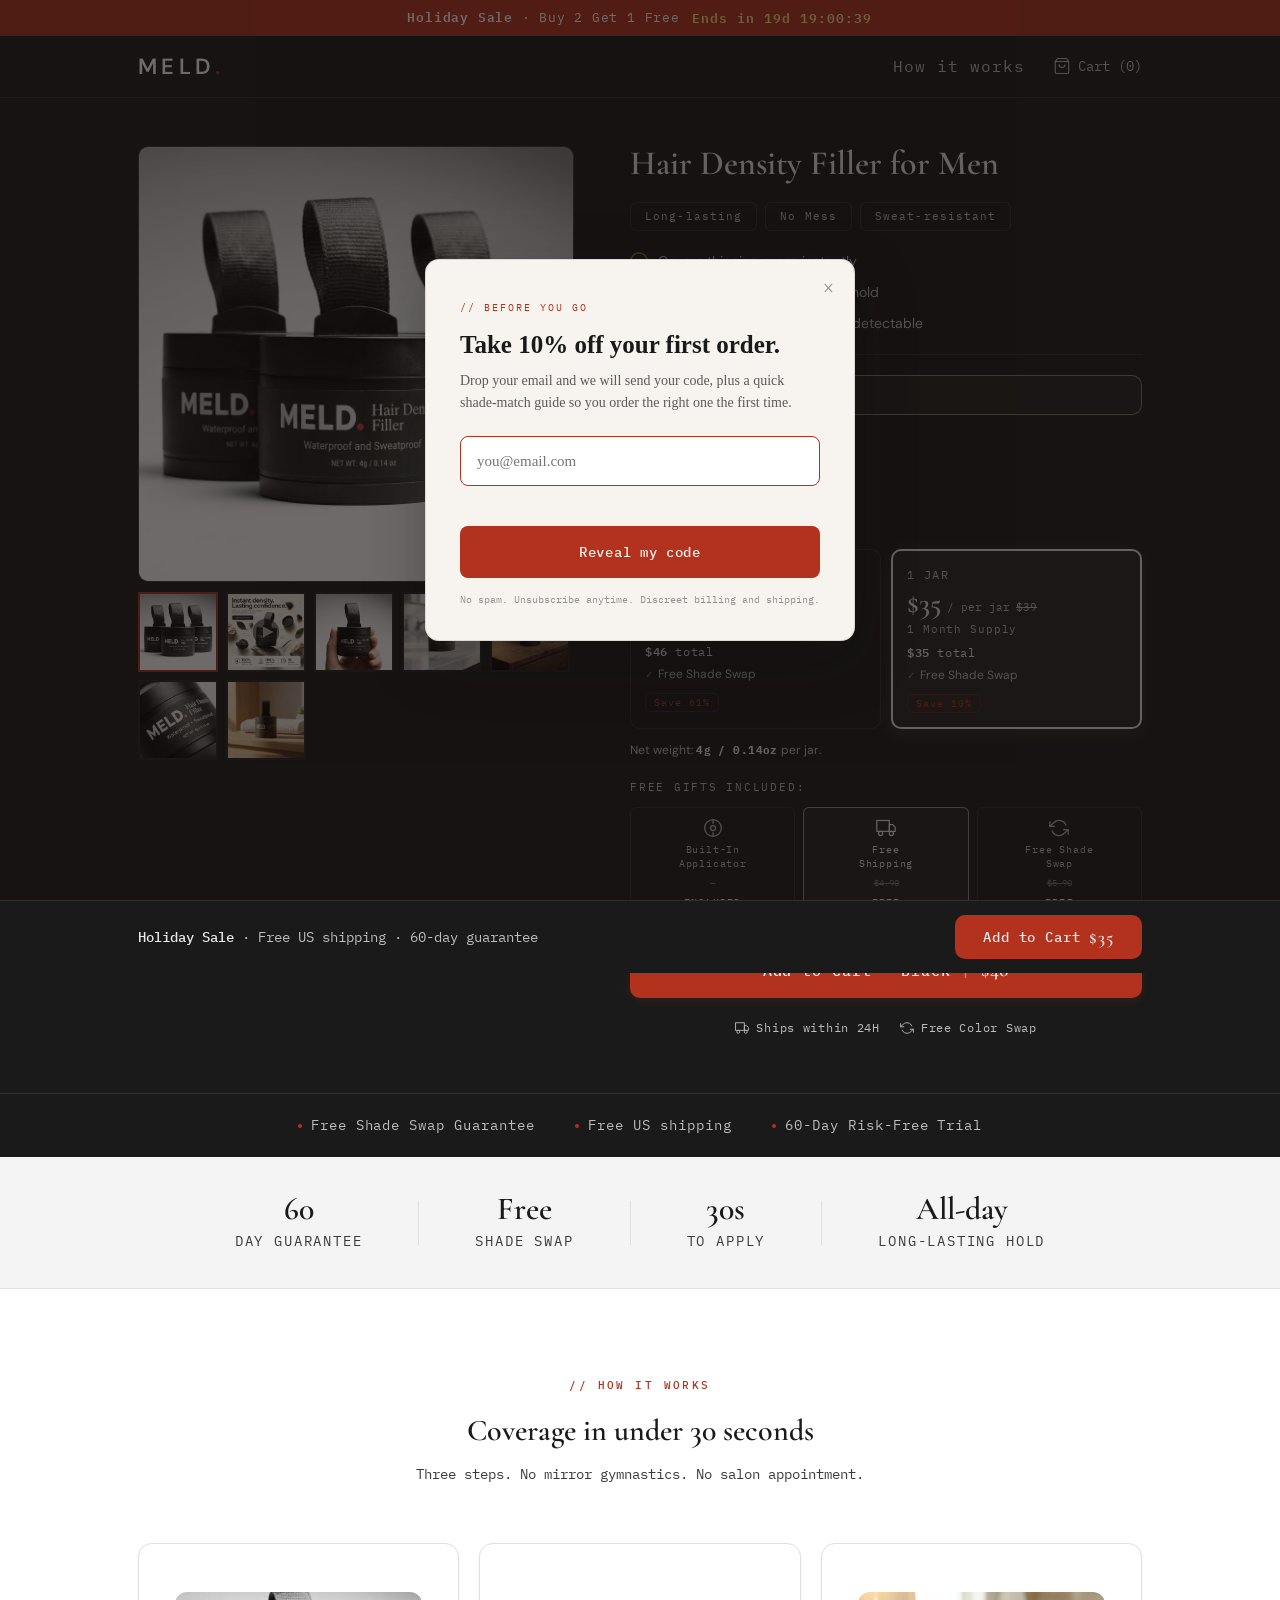
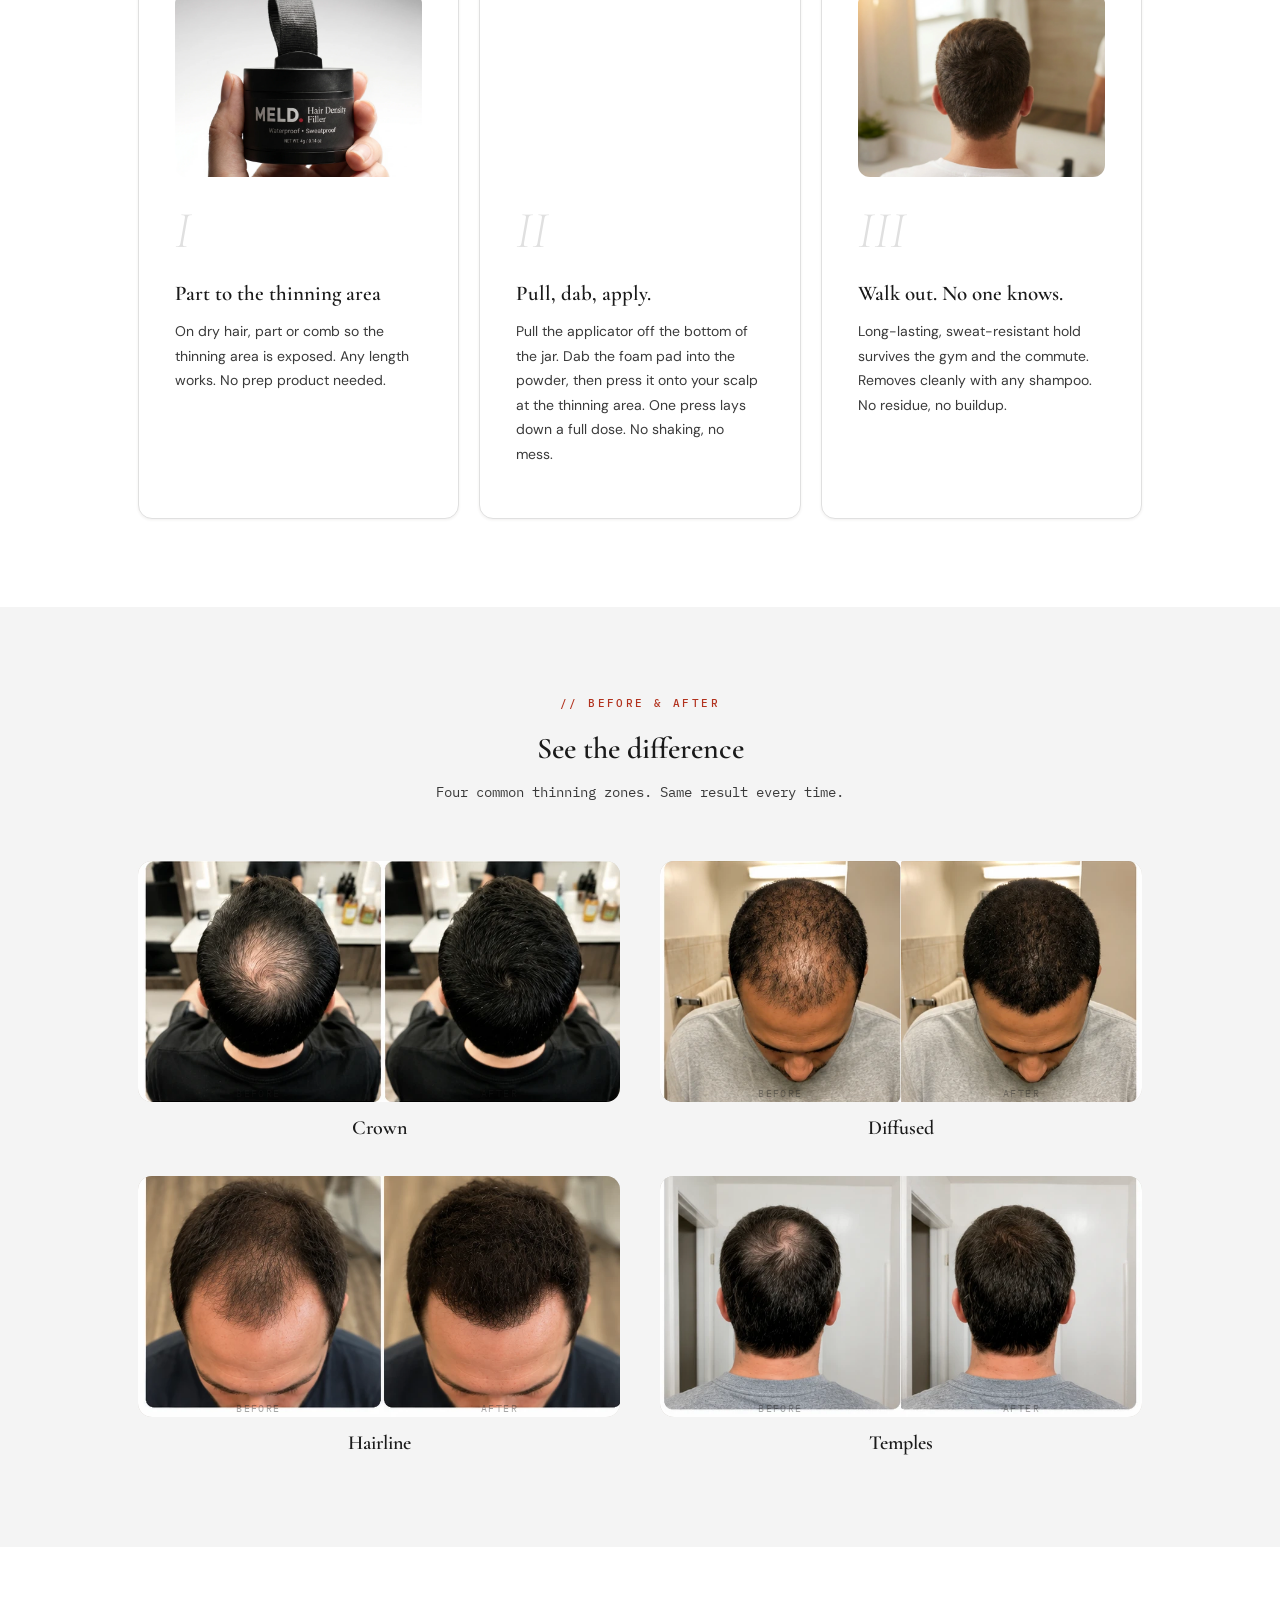
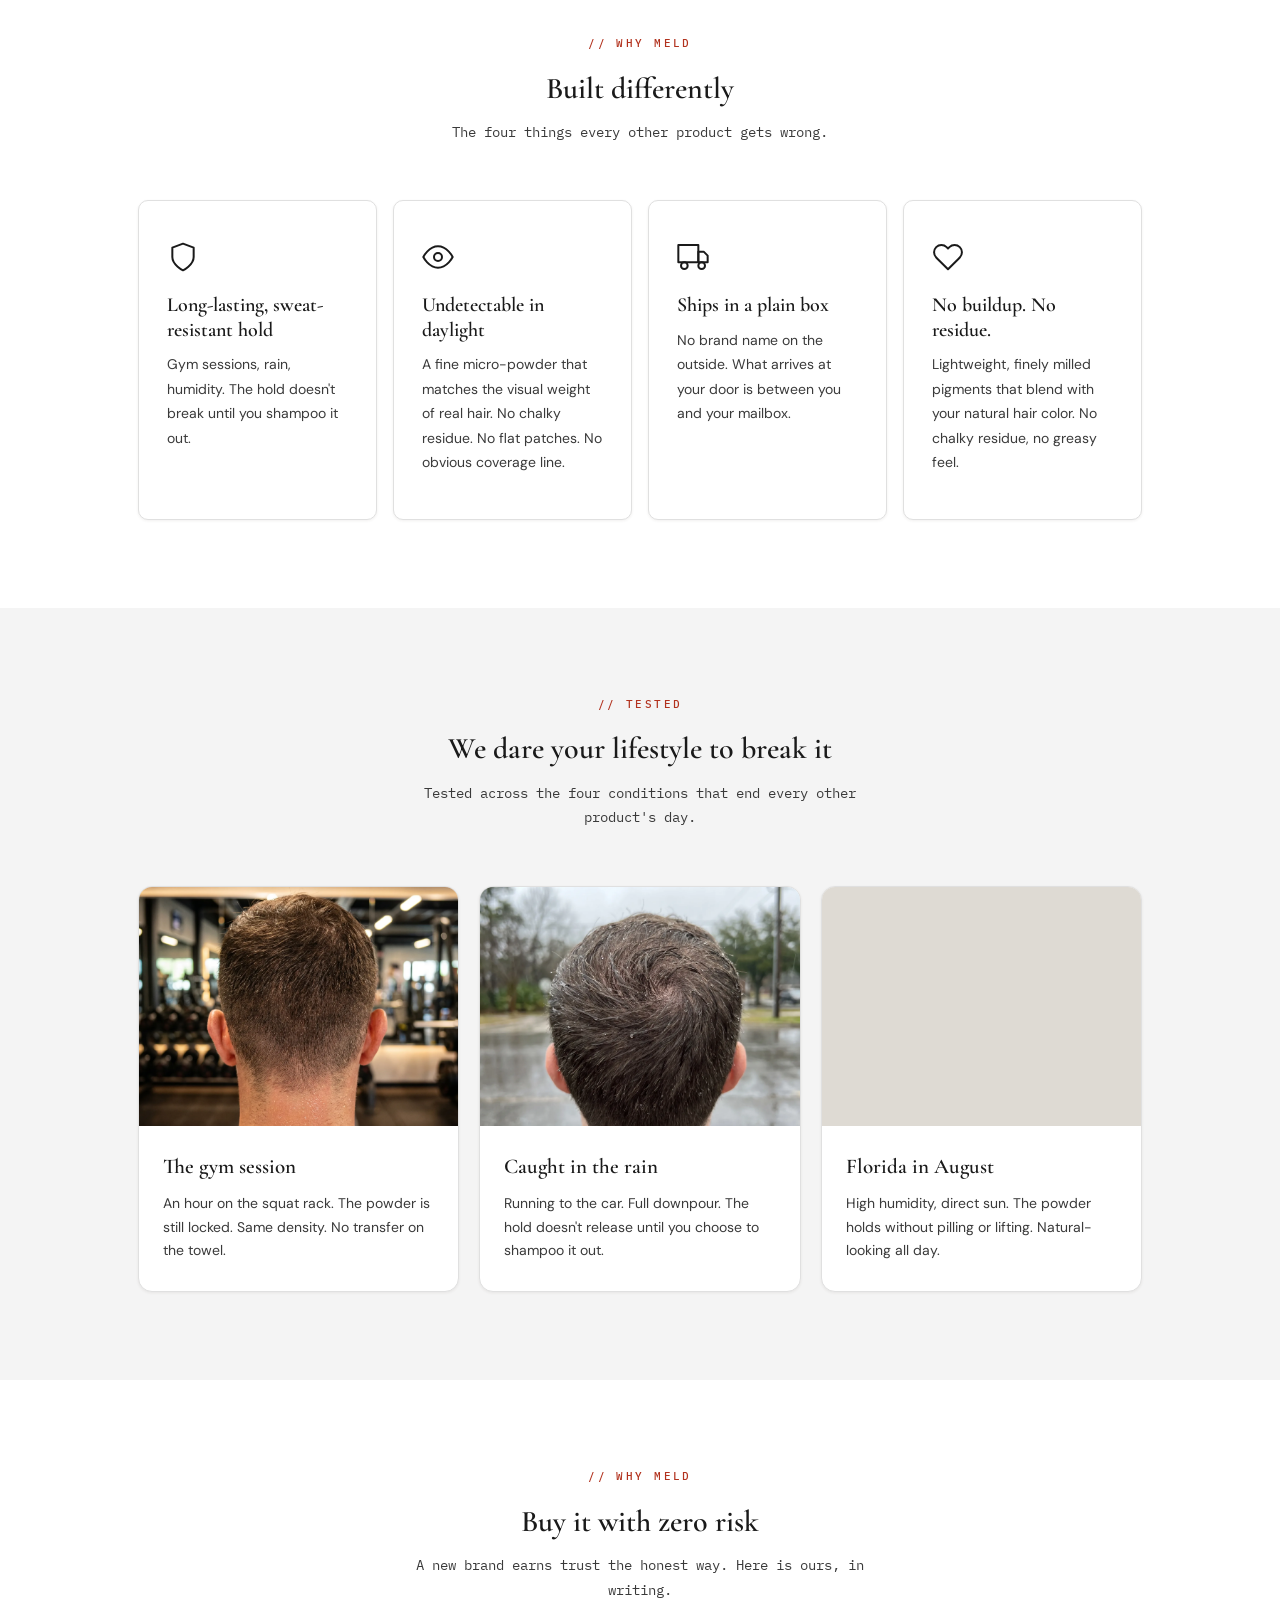
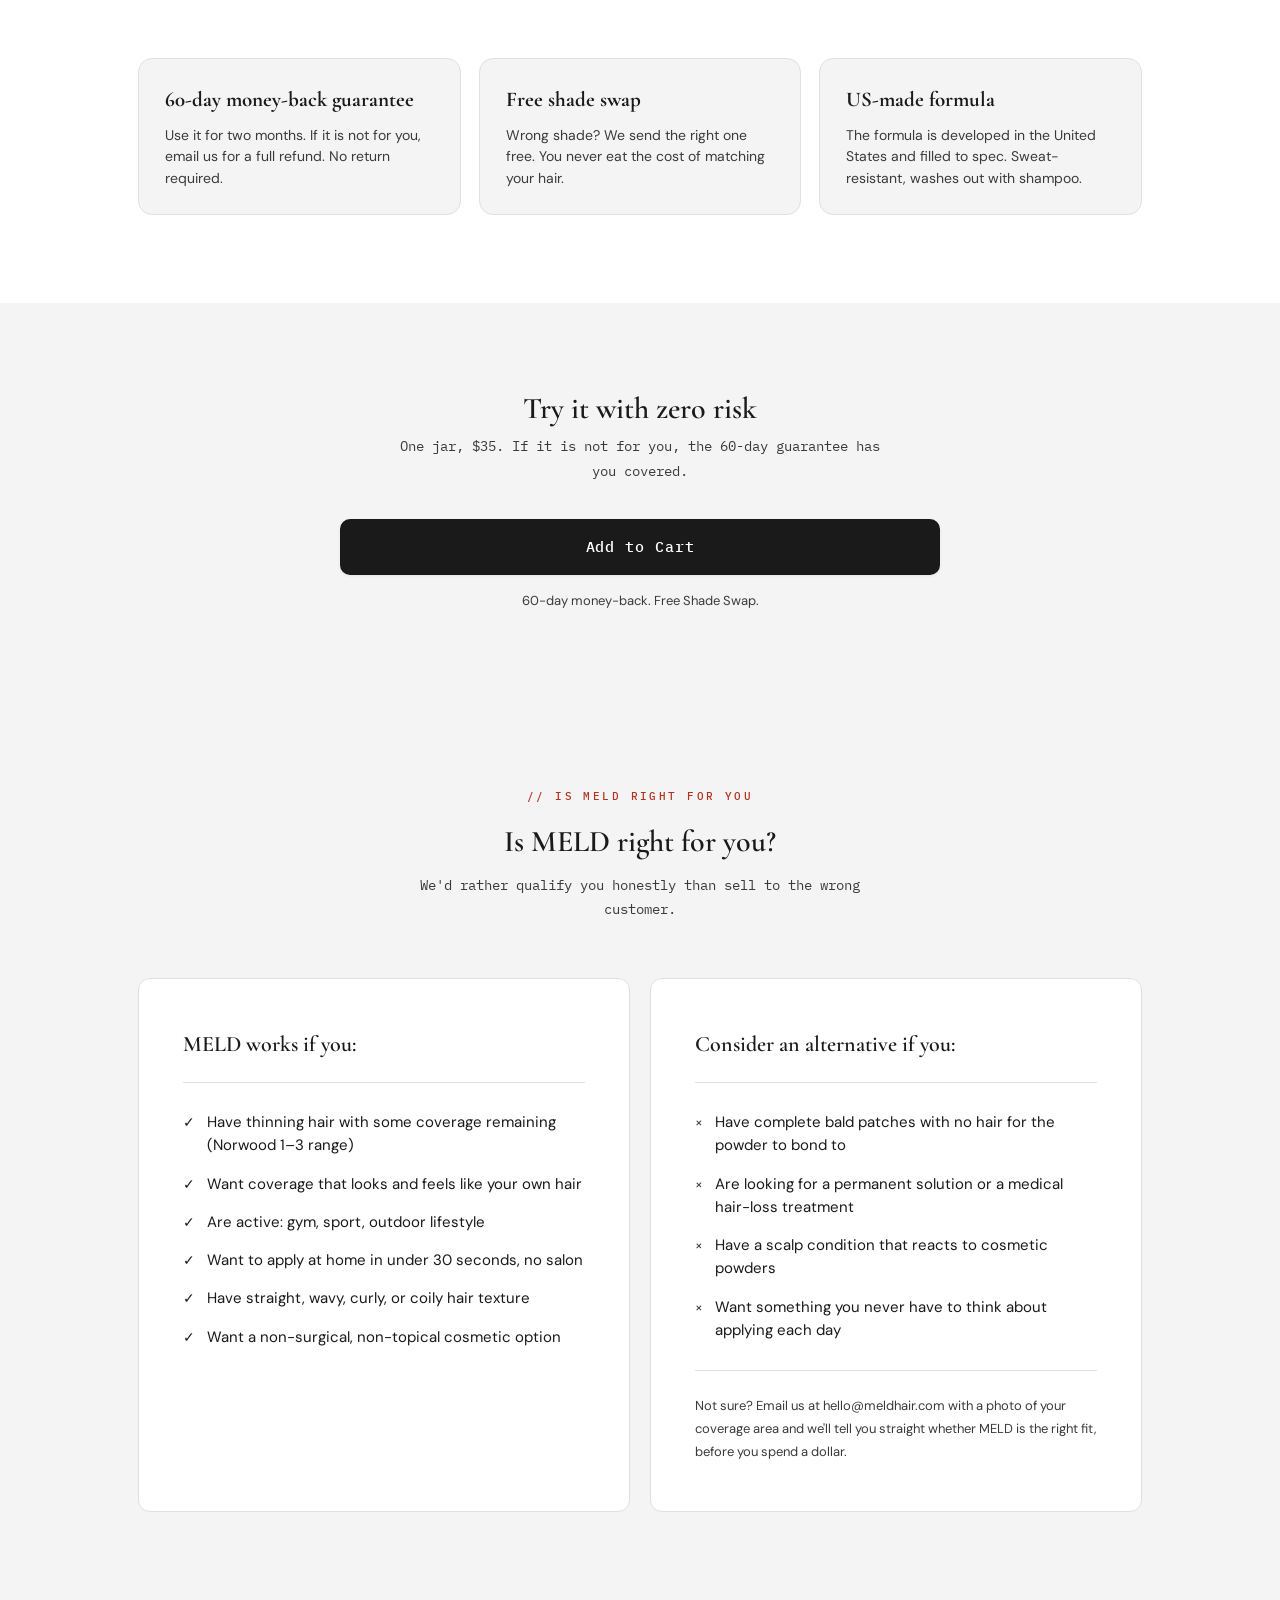
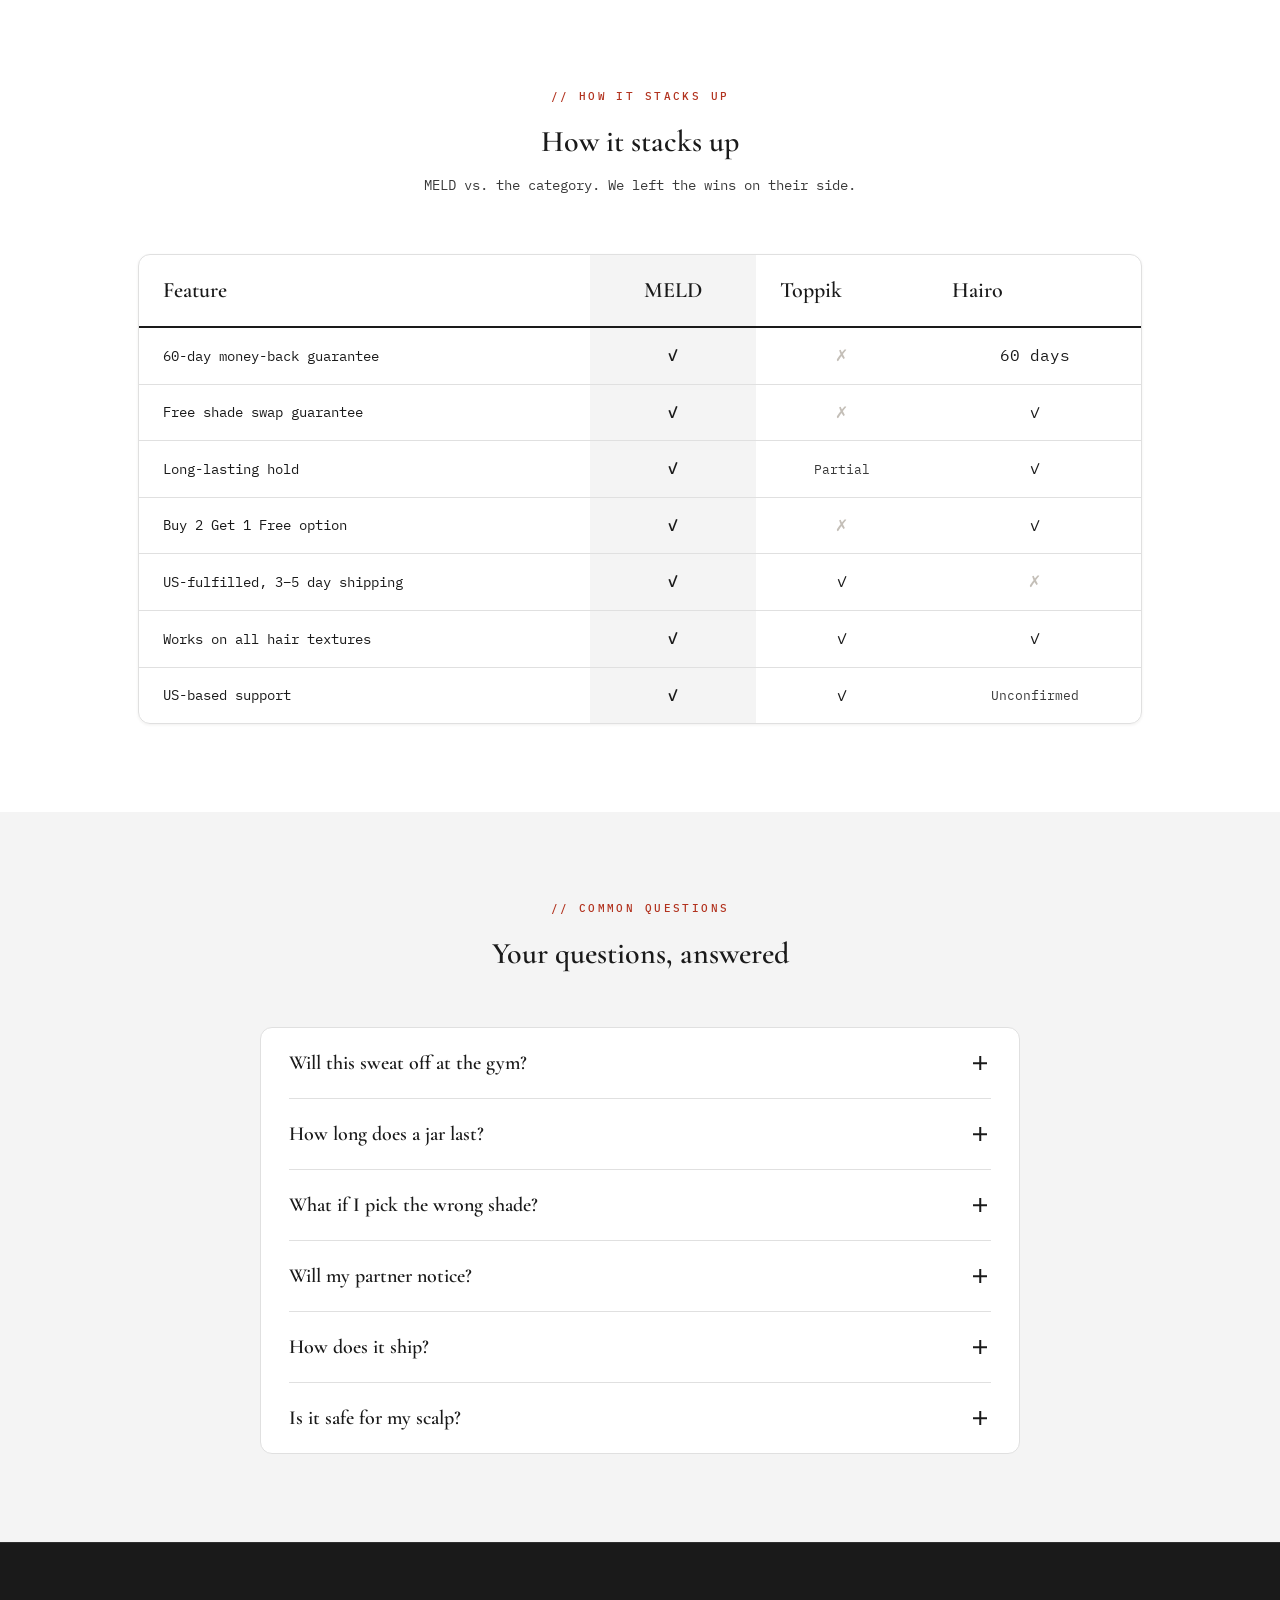
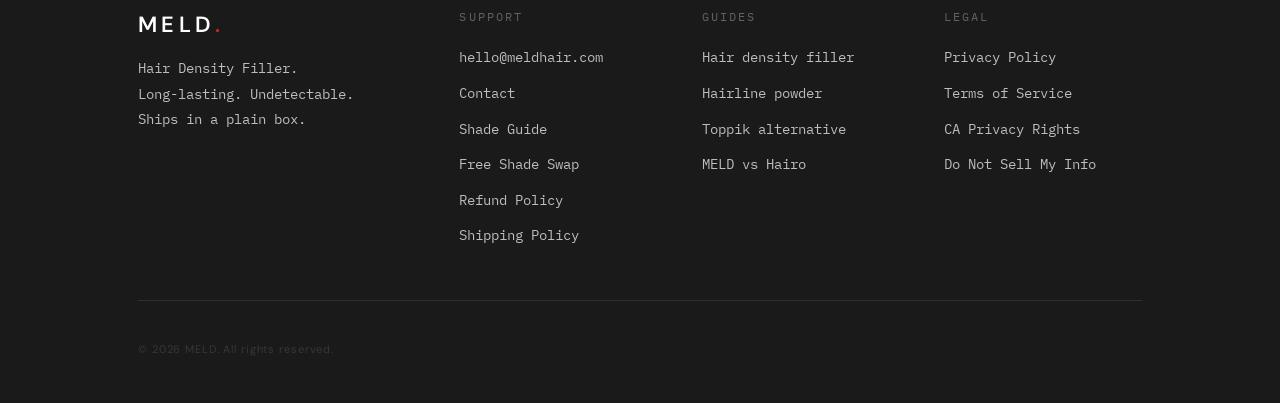
==== index.html @ bca0c910 "Replace fake daily-reset countdown with real holiday-aware timer The old promo-bar countdown recompu" ====
<!DOCTYPE html>

<html lang="en">
<head>
<meta charset="utf-8"/>
<meta content="width=device-width, initial-scale=1.0" name="viewport"/>
<link href="/favicon.ico" rel="icon" sizes="any"/>
<link href="/favicon.svg" rel="icon" type="image/svg+xml"/>
<link href="/favicon-32x32.png" rel="icon" sizes="32x32" type="image/png"/>
<link href="/favicon-16x16.png" rel="icon" sizes="16x16" type="image/png"/>
<link href="/apple-touch-icon.png" rel="apple-touch-icon" sizes="180x180"/>
<link href="/site.webmanifest" rel="manifest"/>
<meta content="#1A1A1A" name="theme-color"/>
<link as="image" fetchpriority="high" href="/images/pack-2-angle.webp" rel="preload" type="image/webp"/>
<meta content="index, follow" name="robots"/>
<title>MELD | Hair Powder That Covers Thinning Hair in Seconds</title>
<meta content="MELD is a hair density filler and hairline powder for men. Cover thinning and bald spots in seconds for thicker-looking hair. Sweat-resistant, long-lasting." name="description"/>
<meta content="MELD | Hair Powder That Covers Thinning Hair in Seconds" property="og:title"/>
<meta content="A hair density filler and hairline powder for men. Cover thinning areas in seconds for thicker-looking, fuller-looking hair. Sweat-resistant and long-lasting." property="og:description"/>
<meta content="https://meldhair.com/images/og-image.webp" property="og:image"/>
<meta content="product" property="og:type"/>
<meta content="https://meldhair.com/" property="og:url"/>
<link href="https://meldhair.com/" rel="canonical"/>
<meta content="summary_large_image" name="twitter:card"/>
<meta content="https://meldhair.com/images/og-image.webp" name="twitter:image"/>
<link href="https://fonts.googleapis.com" rel="preconnect"/>
<link crossorigin="" href="https://fonts.gstatic.com" rel="preconnect"/>
<link as="style" href="https://fonts.googleapis.com/css2?family=Cormorant+Garamond:ital,wght@0,400;0,500;0,600;0,700;1,400;1,600&amp;family=IBM+Plex+Mono:wght@300;400;500;600&amp;family=DM+Sans:ital,opsz,wght@0,9..40,300;0,9..40,400;0,9..40,500;1,9..40,400&amp;display=swap" rel="preload"/>
<link href="https://fonts.googleapis.com/css2?family=Cormorant+Garamond:ital,wght@0,400;0,500;0,600;0,700;1,400;1,600&amp;family=IBM+Plex+Mono:wght@300;400;500;600&amp;family=DM+Sans:ital,opsz,wght@0,9..40,300;0,9..40,400;0,9..40,500;1,9..40,400&amp;display=swap" media="print" onload="this.media='all'" rel="stylesheet"/>
<noscript><link href="https://fonts.googleapis.com/css2?family=Cormorant+Garamond:ital,wght@0,400;0,500;0,600;0,700;1,400;1,600&amp;family=IBM+Plex+Mono:wght@300;400;500;600&amp;family=DM+Sans:ital,opsz,wght@0,9..40,300;0,9..40,400;0,9..40,500;1,9..40,400&amp;display=swap" rel="stylesheet"/></noscript>
<script defer="" src="/consent.js"></script>
<script defer="" src="/meta-pixel.js"></script>
<style>
    /* ============================================================
       DESIGN TOKENS - v2.1 ARCHIVE (unchanged)
    ============================================================ */
    :root {
      --ink:          #1A1A1A;
      --paper:        #E8E8E8;
      --paper-dim:    #BDBDBD;
      --hairline:     rgba(232, 232, 232, 0.10);
      --body-bg:      #FFFFFF;
      --body-bg-alt:  #F4F4F4;
      --body-fg:      #1A1A1A;
      --body-fg-2:    #3A3A3A;
      --body-border:  #E0E0E0;
      --red:          #B2321E;
      --brass:        #A07646;
      --fs-nav:       16px;
      --fs-body:      17px;
      --fs-body-sm:   15px;
      --fs-h3:        22px;
      --fs-h2:        30px;
      --fs-h1:        clamp(42px, 6vw, 64px);
      --fs-caption:   14px;
      --font-display: 'Cormorant Garamond', Georgia, serif;
      --font-mono:    'IBM Plex Mono', 'Courier New', monospace;
      --font-body:    'DM Sans', system-ui, sans-serif;
      --container:    1100px;
      --section-v:    88px;
      /* Approachability scale - added 2026-05-21 (brass-tinted shadows) */
      --radius-sm:    6px;
      --radius-md:    10px;
      --radius-lg:    12px;
      --radius-xl:    14px;
      --shadow-sm:    0 1px 3px rgba(60,44,28,0.07);
      --shadow-md:    0 4px 14px rgba(60,44,28,0.10);
      --shadow-lift:  0 8px 22px rgba(60,44,28,0.14);
      --ease-quick:   0.15s ease;
      --ease-soft:    0.22s ease;
    }

    /* ============================================================ RESET */
    *, *::before, *::after { box-sizing: border-box; margin: 0; padding: 0; }
    html { font-size: 16px; scroll-behavior: smooth; }
    body { font-family: var(--font-body); font-weight: 400; color: var(--body-fg); background: var(--body-bg); -webkit-font-smoothing: antialiased; overflow-x: hidden; line-height: 1.6; }
    img { max-width: 100%; height: auto; display: block; }
    a { text-decoration: none; color: inherit; }
    button { cursor: pointer; border: none; background: none; font-family: inherit; }
    ul { list-style: none; }

    /* ============================================================ LAYOUT */
    .container { max-width: var(--container); margin: 0 auto; padding: 0 48px; }
    .section-pad { padding: var(--section-v) 0; }

    /* ============================================================ TYPE UTILITIES */
    .cg { font-family: 'Cormorant Garamond', Georgia, serif; }
    .mono { font-family: 'IBM Plex Mono', monospace; }
    .section-code { display: block; font-family: var(--font-mono); font-size: 11px; font-weight: 500; letter-spacing: 0.22em; text-transform: uppercase; color: var(--red); margin-bottom: 18px; }
    .section-header { text-align: center; margin-bottom: 56px; }
    .section-headline { font-family: var(--font-display); font-size: var(--fs-h2); font-weight: 600; color: var(--body-fg); line-height: 1.18; margin-bottom: 14px; }
    .section-sub { font-family: var(--font-mono); font-size: var(--fs-caption); color: var(--body-fg-2); line-height: 1.75; max-width: 500px; margin: 0 auto; }

    /* ============================================================
       PROMO BAR - TOP ANNOUNCEMENT (single source of truth; mirrors sticky bar)
    ============================================================ */
    .promo-bar { position: fixed; top: 0; left: 0; right: 0; z-index: 101; height: 36px; background: var(--red); display: flex; align-items: center; justify-content: center; padding: 0 16px; }
    .promo-bar-inner { display: flex; align-items: center; gap: 12px; font-family: var(--font-mono); font-size: 13px; letter-spacing: 0.06em; color: #FFFFFF; text-align: center; }
    .promo-bar-text strong { font-weight: 600; }
    .promo-bar-countdown { font-variant-numeric: tabular-nums; font-weight: 600; color: #FFE08A; letter-spacing: 0.08em; }
    .promo-bar.promo-highlight { background: var(--ink); }
    .promo-bar.promo-highlight .promo-bar-text { color: #FFE08A; }
    @media (max-width: 560px) { .promo-bar-inner { font-size: 11px; gap: 8px; } }
    @media (max-width: 480px) { .promo-bar .promo-offer { display: none; } }

    /* ============================================================
       NAV - DARK CHROME
    ============================================================ */
    .site-nav { position: fixed; top: 36px; left: 0; right: 0; z-index: 100; height: 62px; background: var(--ink); border-bottom: 1px solid var(--hairline); }
    .nav-inner { max-width: var(--container); margin: 0 auto; padding: 0 48px; height: 100%; display: flex; align-items: center; justify-content: space-between; }
    .nav-wordmark { font-family: 'DM Sans', system-ui, sans-serif; font-weight: 600; font-size: 22px; letter-spacing: 0.20em; color: #FFFFFF; text-transform: uppercase; }
    .nav-wordmark-dot { color: var(--red); letter-spacing: 0; margin-left: -0.05em; }
    .nav-right { display: flex; align-items: center; gap: 28px; }
    .nav-link { font-family: var(--font-mono); font-size: var(--fs-nav); color: var(--paper-dim); letter-spacing: 0.06em; transition: color 0.15s; }
    .nav-link:hover { color: var(--paper); }
    .nav-cart { display: flex; align-items: center; gap: 7px; font-family: var(--font-mono); font-size: 14px; color: var(--paper-dim); transition: color 0.15s; }
    .nav-cart:hover { color: var(--paper); }
    .nav-cart svg { width: 18px; height: 18px; stroke: currentColor; fill: none; stroke-width: 1.5; }

    /* ============================================================
       HERO - DARK CHROME + PRODUCT PAGE LAYOUT
    ============================================================ */
    .hero { background: var(--ink); padding-top: 98px; display: flex; flex-direction: column; }
    .hero-body {
      max-width: var(--container);
      margin: 0 auto;
      padding: 48px 48px 56px;
      display: grid;
      grid-template-columns: 0.92fr 1.08fr;
      gap: 56px;
      align-items: start;
      width: 100%;
    }

    /* --- Gallery (left col) --- */
    .hero-gallery { display: flex; flex-direction: column; gap: 10px; }
    .gallery-main { position: relative; width: 100%; aspect-ratio: 1 / 1; background: #222; border: 1px solid var(--hairline); overflow: hidden; display: flex; align-items: center; justify-content: center; border-radius: var(--radius-md); }
    /* .gallery-main::after - removed 2026-05-21: editorial hatch was a placeholder treatment, distracting on real product photos */
    .gallery-main img { width: 100%; height: 100%; object-fit: cover; display: none; }
    .gallery-main img.active { display: block; }
    .gallery-ph { position: relative; z-index: 1; font-family: var(--font-mono); font-size: 11px; letter-spacing: 0.16em; color: rgba(239,233,219,0.22); text-transform: uppercase; text-align: center; line-height: 2; }
    .gallery-thumbs { display: flex; gap: 8px; flex-wrap: wrap; }
    .gallery-thumb { width: 80px; height: 80px; flex-shrink: 0; background: #222; border: 2px solid transparent; cursor: pointer; display: flex; align-items: center; justify-content: center; overflow: hidden; position: relative; transition: border-color var(--ease-quick), transform var(--ease-quick); }
    .gallery-thumb:hover { transform: scale(1.04); }
    .gallery-thumb.active { border-color: var(--red); }
    .gallery-thumb img { width: 100%; height: 100%; object-fit: cover; display: none; }
    .gallery-thumb img.active { display: block; }
    .gallery-thumb-ph { font-family: var(--font-mono); font-size: 9px; letter-spacing: 0.10em; color: rgba(239,233,219,0.18); text-transform: uppercase; text-align: center; line-height: 1.6; padding: 4px; }
    .thumb-play-badge { position: absolute; inset: 0; display: flex; align-items: center; justify-content: center; z-index: 2; }
    .thumb-play-badge svg { width: 28px; height: 28px; fill: rgba(239,233,219,0.5); }
    .gallery-nav { position: absolute; top: 50%; transform: translateY(-50%); z-index: 3; width: 44px; height: 44px; border-radius: 50%; background: rgba(26,26,26,0.55); border: 1px solid rgba(239,233,219,0.18); display: flex; align-items: center; justify-content: center; cursor: pointer; opacity: 0; transition: opacity 0.2s ease, background 0.2s ease; padding: 0; }
    .gallery-nav svg { width: 18px; height: 18px; fill: rgba(239,233,219,0.85); }
    .gallery-nav:hover { background: rgba(26,26,26,0.8); }
    .gallery-main:hover .gallery-nav, .gallery-nav:focus-visible { opacity: 1; }
    .gallery-nav-prev { left: 12px; }
    .gallery-nav-next { right: 12px; }
    @media (hover: none) { .gallery-nav { opacity: 1; } }

    /* --- Buy Box (right col) --- */
    .hero-buybox { display: flex; flex-direction: column; gap: 20px; }

    /* Stars */
    
    .stars-row { display: flex; gap: 3px; }
    .stars-row svg { width: 16px; height: 16px; fill: var(--brass); }
    .stars-label { font-family: var(--font-mono); font-size: 13px; letter-spacing: 0.10em; color: var(--paper-dim); }

    /* Title + badge */
    .buybox-title-row { display: flex; align-items: center; flex-wrap: wrap; gap: 12px; }
    .buybox-eyebrow { font-family: var(--font-mono); font-size: 12px; letter-spacing: 0.14em; text-transform: uppercase; color: var(--red); margin: 0 0 2px; }
    .buybox-title { font-family: var(--font-display); font-weight: 600; font-size: clamp(26px, 3vw, 34px); color: var(--paper); line-height: 1.05; }
    .spring-sale-badge { display: inline-flex; align-items: center; background: var(--red); color: #fff; font-family: var(--font-mono); font-size: 10px; font-weight: 500; letter-spacing: 0.16em; text-transform: uppercase; padding: 5px 12px; flex-shrink: 0; }

    /* Feature badges */
    .buybox-feature-badges { display: flex; gap: 8px; flex-wrap: wrap; }
    .buybox-badge { font-family: var(--font-mono); font-size: 11px; letter-spacing: 0.10em; color: var(--paper-dim); border: 1px solid var(--hairline); padding: 5px 14px; white-space: nowrap; border-radius: var(--radius-sm); }

    /* Benefit bullets */
    .buybox-bullets { display: flex; flex-direction: column; gap: 10px; }
    .buybox-bullet { display: flex; align-items: flex-start; gap: 10px; }
    .buybox-bullet svg { width: 18px; height: 18px; flex-shrink: 0; margin-top: 1px; stroke: var(--brass); fill: none; stroke-width: 1.5; }
    .buybox-bullet span { font-family: var(--font-body); font-size: 14px; color: var(--paper-dim); line-height: 1.5; }

    /* Divider */
    .buybox-divider { height: 1px; background: var(--hairline); }

    /* Color guide */
    .color-guide-btn { display: inline-flex; align-items: center; gap: 9px; font-family: var(--font-mono); font-size: 14px; color: var(--paper); letter-spacing: 0.10em; text-transform: uppercase; border: 1px solid rgba(239,233,219,0.45); padding: 10px 14px; transition: color var(--ease-quick), background var(--ease-quick), border-color var(--ease-quick); background: rgba(239,233,219,0.04); cursor: pointer; border-radius: var(--radius-md); }
    .color-guide-btn::after { content: '.'; color: var(--red); font-weight: 700; margin-left: -2px; line-height: 0.8; }
    .color-guide-btn:hover { color: var(--paper); background: rgba(239,233,219,0.10); border-color: var(--paper); }
    .color-guide-btn svg { width: 16px; height: 16px; stroke: currentColor; fill: none; stroke-width: 1.6; flex-shrink: 0; }

    /* Color selector */
    .plan-spec { font-family: var(--font-body); font-size: 12px; color: var(--paper-dim); margin: 12px 0 0; line-height: 1.5; }
    .plan-spec strong { color: var(--paper); font-family: var(--font-mono); font-size: 11px; letter-spacing: 0.04em; }
    .buybox-color-label { font-family: var(--font-mono); font-size: 13px; letter-spacing: 0.08em; color: var(--paper-dim); margin-bottom: 10px; }
    .buybox-color-label span { color: var(--paper); }
    .color-swatches { display: flex; gap: 10px; flex-wrap: wrap; }
    .color-swatch { width: 32px; height: 32px; border-radius: 50%; border: 2px solid transparent; cursor: pointer; transition: border-color 0.15s, box-shadow 0.15s; }
    .color-swatch:hover { transform: scale(1.1); }
    .color-swatch.active { border-color: var(--paper); box-shadow: 0 0 0 3px rgba(239,233,219,0.25); }

    /* Plan selector */
    .plan-selector-label { font-family: var(--font-mono); font-size: 12px; letter-spacing: 0.12em; text-transform: uppercase; color: var(--paper-dim); margin-bottom: 12px; }
    .plan-options { display: grid; grid-template-columns: 1fr 1fr; gap: 10px; }
    .plan-btn { position: relative; padding: 16px 14px 14px; border: 1px solid var(--hairline); cursor: pointer; text-align: left; background: transparent; color: var(--paper); transition: border-color var(--ease-quick), background var(--ease-quick), box-shadow var(--ease-quick), transform var(--ease-quick); display: flex; flex-direction: column; gap: 5px; border-radius: var(--radius-md); }
    .plan-btn:hover { transform: translateY(-1px); box-shadow: 0 4px 14px rgba(239,233,219,0.08); }
    .plan-btn.selected { border: 2px solid var(--paper); background: rgba(239,233,219,0.06); box-shadow: 0 4px 18px rgba(239,233,219,0.10); }
    .plan-popular-tag { position: absolute; top: -11px; left: 50%; transform: translateX(-50%); background: var(--red); color: #fff; font-family: var(--font-mono); font-size: 9px; font-weight: 500; letter-spacing: 0.18em; text-transform: uppercase; padding: 3px 10px; white-space: nowrap; }
    .plan-name { font-family: var(--font-mono); font-size: 12px; letter-spacing: 0.12em; text-transform: uppercase; color: var(--paper-dim); }
    .plan-price-row { display: flex; align-items: baseline; gap: 6px; margin-top: 2px; }
    .plan-price { font-family: var(--font-display); font-size: 28px; font-weight: 600; color: var(--paper); line-height: 1; }
    .plan-per { font-family: var(--font-mono); font-size: 11px; color: var(--paper-dim); align-self: flex-end; padding-bottom: 3px; }
    .plan-was { font-family: var(--font-mono); font-size: 11px; color: var(--paper-dim); text-decoration: line-through; align-self: flex-end; padding-bottom: 3px; }
    .plan-supply { font-family: var(--font-mono); font-size: 11px; letter-spacing: 0.08em; color: var(--paper-dim); }
    .plan-feature { font-family: var(--font-body); font-size: 12px; color: var(--paper-dim); display: flex; align-items: center; gap: 5px; }
    .plan-feature::before { content: '✓'; color: var(--brass); font-size: 10px; }
    .plan-save-tag { display: inline-block; margin-top: 6px; font-family: var(--font-mono); font-size: 10px; letter-spacing: 0.10em; color: var(--red); border: 1px solid rgba(178,50,30,0.30); padding: 2px 8px; align-self: flex-start; border-radius: var(--radius-sm); }

    /* Free gifts */
    .free-gifts { display: flex; flex-direction: column; gap: 10px; }
    .free-gifts-header { font-family: var(--font-mono); font-size: 11px; letter-spacing: 0.16em; text-transform: uppercase; color: var(--paper-dim); }
    .free-gifts-row { display: grid; grid-template-columns: repeat(3, 1fr); gap: 8px; }
    .free-gift { border: 1px solid var(--hairline); padding: 10px 8px; display: flex; flex-direction: column; align-items: center; gap: 5px; text-align: center; border-radius: var(--radius-sm); }
    .free-gift.highlight { border-color: rgba(239,233,219,0.55); background: rgba(239,233,219,0.04); }
    .free-gift.highlight svg, .free-gift.highlight .free-gift-name { color: var(--paper); stroke: var(--paper); }
    .free-gift svg { width: 20px; height: 20px; stroke: var(--paper-dim); fill: none; stroke-width: 1.5; }
    .free-gift-name { font-family: var(--font-mono); font-size: 10px; letter-spacing: 0.08em; color: var(--paper-dim); line-height: 1.4; }
    .free-gift-val { font-family: var(--font-mono); font-size: 9px; color: var(--paper-dim); opacity: 0.55; text-decoration: line-through; }
    .free-gift-free { font-family: var(--font-mono); font-size: 10px; font-weight: 500; letter-spacing: 0.12em; color: var(--paper); }

    /* Add to cart CTA */
    .buybox-cta { display: flex; align-items: center; justify-content: center; height: 56px; width: 100%; background: var(--red); color: var(--paper); font-family: var(--font-mono); font-size: 15px; font-weight: 500; letter-spacing: 0.06em; gap: 10px; transition: background var(--ease-quick), box-shadow var(--ease-quick), transform var(--ease-quick); border: none; cursor: pointer; border-radius: var(--radius-md); box-shadow: 0 2px 8px rgba(178,50,30,0.20); }
    .buybox-cta:hover { background: #991e10; box-shadow: 0 6px 18px rgba(178,50,30,0.32); transform: translateY(-1px); }
    .buybox-cta-sep { opacity: 0.45; }
    .buybox-cta-price { font-family: var(--font-display); font-size: 20px; font-weight: 600; line-height: 1; }
    .buybox-cta-was { font-size: 14px; text-decoration: line-through; opacity: 0.5; font-family: var(--font-mono); }

    /* Trust line */
    .buybox-trust-line { display: flex; align-items: center; justify-content: center; gap: 20px; flex-wrap: wrap; }
    .trust-item { display: flex; align-items: center; gap: 7px; font-family: var(--font-mono); font-size: 12px; color: var(--paper-dim); letter-spacing: 0.06em; }
    .trust-item svg { width: 14px; height: 14px; stroke: currentColor; fill: none; stroke-width: 1.5; flex-shrink: 0; }

    /* Hero badge strip */
    .hero-strip { border-top: 1px solid var(--hairline); padding: 20px 48px; }
    .hero-strip-inner { max-width: var(--container); margin: 0 auto; display: flex; gap: 40px; align-items: center; justify-content: center; flex-wrap: wrap; }
    .h-badge { font-family: var(--font-mono); font-size: 14px; letter-spacing: 0.07em; color: var(--paper-dim); display: flex; align-items: center; gap: 9px; }
    .h-badge-dot { width: 4px; height: 4px; background: var(--red); border-radius: 50%; flex-shrink: 0; }

    /* ============================================================
       COLOR GUIDE MODAL
    ============================================================ */
    .color-guide-modal { position: fixed; inset: 0; background: rgba(0,0,0,0.78); z-index: 200; display: none; align-items: center; justify-content: center; padding: 20px; }
    .color-guide-modal.open { display: flex; }
    .modal-box { background: var(--ink); border: 1px solid rgba(239,233,219,0.15); padding: 40px 44px 32px; max-width: 820px; width: 100%; max-height: 90vh; overflow-y: auto; position: relative; border-radius: var(--radius-xl); box-shadow: 0 24px 60px rgba(0,0,0,0.5); }
    .modal-close { position: absolute; top: 16px; right: 16px; font-family: var(--font-mono); font-size: 14px; color: var(--paper-dim); cursor: pointer; background: none; border: none; line-height: 1; transition: color 0.15s; }
    .modal-close:hover { color: var(--paper); }
    .modal-code { font-family: var(--font-mono); font-size: 10px; letter-spacing: 0.20em; text-transform: uppercase; color: var(--red); margin-bottom: 16px; display: block; }
    .modal-title { font-family: var(--font-display); font-size: 22px; font-weight: 600; color: var(--paper); margin-bottom: 24px; }
    .shade-grid { display: grid; grid-template-columns: 1fr 1fr; gap: 16px; margin-bottom: 20px; }
    .shade-card { display: flex; align-items: flex-start; gap: 14px; padding: 14px; border: 1px solid var(--hairline); border-radius: var(--radius-md); }
    .shade-circle { width: 48px; height: 48px; border-radius: 50%; flex-shrink: 0; }
    .shade-card-copy { display: flex; flex-direction: column; gap: 4px; }
    .shade-card-name { font-family: var(--font-display); font-size: 17px; font-weight: 600; color: var(--paper); }
    .shade-card-hint { font-family: var(--font-mono); font-size: 11px; color: var(--paper-dim); line-height: 1.5; }
    .modal-tip { font-family: var(--font-body); font-size: 13px; color: var(--paper-dim); line-height: 1.7; padding-top: 16px; border-top: 1px solid var(--hairline); }
    .modal-tip strong { color: var(--paper); font-weight: 500; }

    /* ============================================================
       SOCIAL PROOF ROW - LIGHT ALT
    ============================================================ */
    .social-proof { background: var(--body-bg-alt); border-bottom: 1px solid var(--body-border); }
    .proof-row { max-width: var(--container); margin: 0 auto; padding: 36px 48px; display: flex; align-items: center; justify-content: center; gap: 56px; flex-wrap: wrap; }
    .proof-item { display: flex; flex-direction: column; align-items: center; gap: 5px; }
    .proof-val { font-family: var(--font-display); font-size: 32px; font-weight: 600; color: var(--body-fg); line-height: 1; }
    .proof-lbl { font-family: var(--font-mono); font-size: 14px; letter-spacing: 0.13em; color: var(--body-fg-2); text-transform: uppercase; }
    .proof-sep { width: 1px; height: 44px; background: var(--body-border); }

    /* ============================================================
       HOW IT WORKS - LIGHT
    ============================================================ */
    .how-it-works { background: var(--body-bg); }
    .steps-row { display: grid; grid-template-columns: repeat(3, 1fr); gap: 20px; background: transparent; }
    .step-cell { background: var(--body-bg); padding: 48px 36px 52px; border: 1px solid var(--body-border); border-radius: var(--radius-xl); box-shadow: var(--shadow-sm); transition: box-shadow var(--ease-soft), transform var(--ease-soft); }
    .step-cell:hover { box-shadow: var(--shadow-md); transform: translateY(-2px); }
    .step-cell > img { border-radius: var(--radius-lg); }
    .step-img-ph { width: 100%; aspect-ratio: 4/3; background: #DEDAD3; display: flex; align-items: center; justify-content: center; margin-bottom: 28px; border-radius: var(--radius-lg); }
    .step-img-ph .ph-label { font-family: var(--font-mono); font-size: 9px; letter-spacing: 0.12em; color: rgba(26,26,26,0.22); text-transform: uppercase; text-align: center; line-height: 1.8; }
    .step-numeral { font-family: var(--font-display); font-size: 52px; font-weight: 300; font-style: italic; color: var(--body-border); line-height: 1; margin-bottom: 24px; }
    .step-title { font-family: var(--font-display); font-size: 21px; font-weight: 600; color: var(--body-fg); line-height: 1.25; margin-bottom: 12px; }
    .step-body { font-family: var(--font-body); font-size: var(--fs-caption); color: var(--body-fg-2); line-height: 1.75; }

    /* ============================================================
       BEFORE / AFTER - LIGHT ALT
    ============================================================ */
    .before-after { background: var(--body-bg-alt); }
    .ba-grid { display: grid; grid-template-columns: repeat(2, 1fr); gap: 32px 40px; max-width: 1080px; margin: 0 auto; }
    .ba-pair {}
    .ba-images { display: grid; grid-template-columns: 1fr 1fr; gap: 0; margin-bottom: 10px; }
    .ba-slot { aspect-ratio: 1 / 1; background: #E0DCD5; display: flex; flex-direction: column; align-items: center; justify-content: flex-end; padding-bottom: 0; gap: 0; overflow: hidden; position: relative; }
    .ba-slot.before-slot { background: #D8D3CB; border-radius: var(--radius-xl) 0 0 var(--radius-xl); }
    .ba-slot.after-slot { background: #E5E1DA; border-radius: 0 var(--radius-xl) var(--radius-xl) 0; }
    .ba-marker { font-family: var(--font-mono); font-size: 10px; letter-spacing: 0.14em; color: rgba(26,26,26,0.38); text-transform: uppercase; }
    .ba-ph { font-family: var(--font-mono); font-size: 9px; letter-spacing: 0.12em; color: rgba(26,26,26,0.22); text-align: center; padding: 0 8px; line-height: 1.5; }
    .ba-zone-label { font-family: var(--font-display); font-size: 20px; font-weight: 600; color: var(--body-fg); text-align: center; }

    /* ============================================================
       CORE BENEFITS - LIGHT
    ============================================================ */
    .core-benefits { background: var(--body-bg); }
    .benefits-grid { display: grid; grid-template-columns: repeat(4, 1fr); gap: 16px; background: transparent; }
    .benefit-cell { background: var(--body-bg); padding: 40px 28px 44px; border: 1px solid var(--body-border); border-radius: var(--radius-md); box-shadow: var(--shadow-sm); transition: box-shadow var(--ease-soft), transform var(--ease-soft); }
    .benefit-cell:hover { box-shadow: var(--shadow-md); transform: translateY(-2px); }
    .benefit-icon { width: 32px; height: 32px; margin-bottom: 20px; }
    .benefit-icon svg { width: 100%; height: 100%; stroke: var(--body-fg); fill: none; stroke-width: 1.5; stroke-linecap: round; stroke-linejoin: round; }
    .benefit-title { font-family: var(--font-display); font-size: 20px; font-weight: 600; color: var(--body-fg); line-height: 1.22; margin-bottom: 10px; }
    .benefit-body { font-family: var(--font-body); font-size: 14px; color: var(--body-fg-2); line-height: 1.75; }

    /* ============================================================
       DURABILITY - LIGHT ALT
    ============================================================ */
    .durability { background: var(--body-bg-alt); }
    .durability-grid { display: grid; grid-template-columns: repeat(3, 1fr); gap: 20px; }
    .durability-card { background: var(--body-bg); border: 1px solid var(--body-border); overflow: hidden; border-radius: var(--radius-xl); box-shadow: var(--shadow-sm); transition: box-shadow var(--ease-soft), transform var(--ease-soft); }
    .durability-card:hover { box-shadow: var(--shadow-md); transform: translateY(-2px); }
    .durability-img { aspect-ratio: 4 / 3; background: #DEDAD3; display: flex; align-items: center; justify-content: center; }
    .durability-img .ph-label { font-family: var(--font-mono); font-size: 9px; letter-spacing: 0.12em; color: rgba(26,26,26,0.22); text-transform: uppercase; text-align: center; line-height: 2; }
    .durability-card-body { padding: 24px 24px 28px; }
    .durability-title { font-family: var(--font-display); font-size: 21px; font-weight: 600; color: var(--body-fg); margin-bottom: 8px; }
    .durability-copy { font-family: var(--font-body); font-size: 14px; color: var(--body-fg-2); line-height: 1.7; }

    /* ============================================================
       UGC REVIEWS - LIGHT
    ============================================================ */
    .ugc-reviews { background: var(--body-bg); }
    .ugc-grid { display: grid; grid-template-columns: repeat(2, 1fr); gap: 24px; }

    .why-grid { display: grid; grid-template-columns: repeat(auto-fit, minmax(240px, 1fr)); gap: 18px; }
    .why-card { background: var(--body-bg-alt); border: 1px solid var(--body-border); border-radius: var(--radius-xl); padding: 24px 26px; }
    .why-title { font-family: var(--font-display); font-size: 21px; margin: 0 0 8px; color: var(--body-fg); }
    .why-body { font-family: var(--font-body); font-size: 14px; line-height: 1.55; color: var(--body-fg-2); margin: 0; }
    .ugc-card { background: var(--body-bg-alt); border: 1px solid var(--body-border); overflow: hidden; border-radius: var(--radius-xl); box-shadow: var(--shadow-sm); transition: box-shadow var(--ease-soft), transform var(--ease-soft); }
    .ugc-card:hover { box-shadow: var(--shadow-md); transform: translateY(-2px); }
    .ugc-img-box { width: 100%; aspect-ratio: 1 / 1; background: #DEDAD3; display: flex; align-items: center; justify-content: center; position: relative; overflow: hidden; }
    .ugc-img-box img { width: 100%; height: 100%; object-fit: cover; display: none; }
    .ugc-img-box img.loaded { display: block; }
    .ugc-img-ph { font-family: var(--font-mono); font-size: 9px; letter-spacing: 0.12em; color: rgba(26,26,26,0.22); text-transform: uppercase; text-align: center; line-height: 1.8; padding: 16px; }
    .ugc-card-body { padding: 20px 22px 24px; display: flex; flex-direction: column; gap: 10px; }
    .ugc-stars { display: flex; gap: 3px; }
    .ugc-stars svg { width: 14px; height: 14px; fill: var(--brass); }
    .ugc-headline { font-family: var(--font-display); font-size: 17px; font-weight: 600; color: var(--body-fg); line-height: 1.3; margin: 4px 0 -2px; letter-spacing: -0.005em; }
    .ugc-quote { font-family: var(--font-display); font-size: 18px; font-style: italic; font-weight: 400; color: var(--body-fg); line-height: 1.45; }
    .ugc-name { font-family: var(--font-mono); font-size: 12px; letter-spacing: 0.10em; color: var(--body-fg-2); }

    /* ============================================================
       GET MELD CTA - LIGHT ALT
    ============================================================ */
    .get-meld { background: var(--body-bg-alt); }
    .get-meld-inner { max-width: 600px; margin: 0 auto; text-align: center; }
    .get-meld .section-headline { margin-bottom: 8px; }
    .get-meld .section-sub { margin-bottom: 36px; }
    .btn-primary { display: flex; align-items: center; justify-content: center; height: 56px; padding: 0 32px; background: var(--body-fg); color: var(--body-bg); font-family: var(--font-mono); font-size: 15px; font-weight: 500; letter-spacing: 0.06em; width: 100%; transition: background var(--ease-quick), box-shadow var(--ease-quick), transform var(--ease-quick); border: none; cursor: pointer; border-radius: var(--radius-md); box-shadow: var(--shadow-sm); }
    .btn-primary:hover { background: #333; box-shadow: var(--shadow-md); transform: translateY(-1px); }
    .get-meld-footnote { text-align: center; margin-top: 16px; font-family: var(--font-body); font-size: 13px; color: var(--body-fg-2); }

    /* ============================================================
       COMPATIBILITY - LIGHT ALT
    ============================================================ */
    .compatibility { background: var(--body-bg-alt); }
    .compat-cols { display: grid; grid-template-columns: 1fr 1fr; gap: 20px; background: transparent; }
    .compat-col { background: var(--body-bg); padding: 48px 44px; border: 1px solid var(--body-border); border-radius: var(--radius-lg); }
    .compat-col-head { font-family: var(--font-display); font-size: 22px; font-weight: 600; color: var(--body-fg); padding-bottom: 20px; border-bottom: 1px solid var(--body-border); margin-bottom: 28px; }
    .compat-list { display: flex; flex-direction: column; gap: 15px; }
    .compat-list li { font-family: var(--font-body); font-size: var(--fs-body-sm); color: var(--body-fg); display: flex; align-items: flex-start; gap: 12px; line-height: 1.55; }
    .ci { color: var(--body-fg); flex-shrink: 0; font-size: 14px; margin-top: 1px; }
    .cx { color: var(--body-fg-2); flex-shrink: 0; font-size: 14px; margin-top: 1px; }
    .compat-note { margin-top: 28px; padding-top: 24px; border-top: 1px solid var(--body-border); font-family: var(--font-body); font-size: 13px; color: var(--body-fg-2); line-height: 1.75; }

    /* ============================================================
       COMPARISON TABLE - LIGHT
    ============================================================ */
    .comparison { background: var(--body-bg); }
    .compare-wrap { overflow: hidden; overflow-x: auto; border: 1px solid var(--body-border); border-radius: var(--radius-lg); box-shadow: var(--shadow-sm); }
    .compare-table { width: 100%; border-collapse: collapse; min-width: 600px; }
    .compare-table thead th { font-family: var(--font-display); font-size: 22px; font-weight: 600; color: var(--body-fg); padding: 18px 24px; text-align: left; border-bottom: 2px solid var(--body-fg); }
    .compare-table thead th.meld-col { background: var(--body-bg-alt); text-align: center; }
    .compare-table tbody td { font-family: var(--font-mono); font-size: 14px; color: var(--body-fg); padding: 15px 24px; border-bottom: 1px solid var(--body-border); vertical-align: middle; }
    .compare-table tbody td.meld-col { background: var(--body-bg-alt); text-align: center; font-weight: 500; }
    .compare-table tbody td:not(:first-child):not(.meld-col) { text-align: center; }
    .compare-table tbody tr:last-child td { border-bottom: none; }
    .cy { color: var(--body-fg); font-size: 16px; }
    .cn { color: #C4BFB8; font-size: 16px; }
    .cp { font-size: 13px; color: var(--body-fg-2); }

    /* ============================================================
       FAQ - LIGHT ALT
    ============================================================ */
    .faq { background: var(--body-bg-alt); }
    .faq-list { max-width: 760px; margin: 0 auto; background: var(--body-bg); border: 1px solid var(--body-border); border-radius: var(--radius-lg); padding: 0 28px; }
    .faq-item { }
    .faq-item + .faq-item { border-top: 1px solid var(--body-border); }
    .faq-trigger { display: flex; align-items: center; justify-content: space-between; width: 100%; padding: 22px 0; cursor: pointer; gap: 16px; background: none; border: none; text-align: left; transition: background var(--ease-quick); }
    .faq-trigger:hover { background: rgba(26,26,26,0.02); }
    .faq-q { font-family: var(--font-display); font-size: 20px; font-weight: 600; color: var(--body-fg); line-height: 1.3; }
    .faq-icon { width: 22px; height: 22px; flex-shrink: 0; position: relative; }
    .faq-icon::before, .faq-icon::after { content: ''; position: absolute; background: var(--body-fg); transition: opacity 0.22s, transform 0.22s; }
    .faq-icon::before { width: 14px; height: 1.5px; top: 50%; left: 50%; transform: translate(-50%, -50%); }
    .faq-icon::after { width: 1.5px; height: 14px; top: 50%; left: 50%; transform: translate(-50%, -50%); }
    .faq-item.open .faq-icon::after { transform: translate(-50%, -50%) rotate(90deg); opacity: 0; }
    .faq-body { display: grid; grid-template-rows: 0fr; transition: grid-template-rows 0.3s ease; }
    .faq-item.open .faq-body { grid-template-rows: 1fr; }
    .faq-body-inner { overflow: hidden; }
    .faq-a { font-family: var(--font-body); font-size: var(--fs-body-sm); color: var(--body-fg-2); line-height: 1.8; padding-bottom: 24px; }

    /* ============================================================
       FOOTER - DARK CHROME
    ============================================================ */
    .site-footer { background: var(--ink); border-top: 1px solid var(--hairline); }
    .footer-inner { max-width: var(--container); margin: 0 auto; padding: 64px 48px 44px; }
    .footer-top { display: grid; grid-template-columns: 1.4fr 1fr 1fr 1fr; gap: 44px; padding-bottom: 52px; border-bottom: 1px solid var(--hairline); margin-bottom: 40px; }
    .footer-wordmark { font-family: 'DM Sans', system-ui, sans-serif; font-weight: 600; font-size: 22px; letter-spacing: 0.20em; color: #FFFFFF; text-transform: uppercase; margin-bottom: 14px; }
    .footer-wordmark-dot { color: var(--red); letter-spacing: 0; margin-left: -0.05em; }
    .footer-tagline { font-family: var(--font-mono); font-size: 14px; color: var(--paper-dim); line-height: 1.8; }
    .footer-col-head { font-family: var(--font-mono); font-size: 12px; letter-spacing: 0.18em; color: rgba(239,233,219,0.35); text-transform: uppercase; margin-bottom: 18px; }
    .footer-links { display: flex; flex-direction: column; gap: 10px; }
    .footer-links a { font-family: var(--font-mono); font-size: 14px; color: var(--paper-dim); transition: color 0.15s; }
    .footer-links a:hover { color: var(--paper); }
    .footer-bottom { display: flex; align-items: flex-start; justify-content: space-between; gap: 28px; flex-wrap: wrap; }
    .footer-imprint-code { font-family: var(--font-mono); font-size: 10px; letter-spacing: 0.18em; color: var(--red); text-transform: uppercase; margin-bottom: 12px; }
    .footer-imprint { font-family: var(--font-mono); font-size: 12px; color: rgba(239,233,219,0.28); line-height: 1.9; }
    .footer-private { color: rgba(239,233,219,0.14); font-size: 11px; letter-spacing: 0.08em; }

    /* ============================================================
       STICKY CTA BAR
    ============================================================ */
    .sticky-bar { position: fixed; bottom: 0; left: 0; right: 0; z-index: 90; background: var(--ink); border-top: 1px solid var(--hairline); transform: translateY(100%); transition: transform 0.3s ease; }
    .sticky-bar.show { transform: translateY(0); }
    .sticky-bar-inner { max-width: var(--container); margin: 0 auto; padding: 14px 48px; display: flex; align-items: center; justify-content: space-between; gap: 20px; }
    .sticky-copy { font-family: var(--font-mono); font-size: 14px; color: var(--paper-dim); }
    .sticky-copy strong { color: var(--paper); font-weight: 500; }
    .sticky-cta { flex-shrink: 0; display: flex; align-items: center; height: 44px; padding: 0 28px; background: var(--red); color: var(--paper); font-family: var(--font-mono); font-size: 14px; font-weight: 500; letter-spacing: 0.06em; white-space: nowrap; transition: background var(--ease-quick); border: none; cursor: pointer; border-radius: var(--radius-md); }
    .sticky-cta:hover { background: #991e10; }

    /* ============================================================
       RESPONSIVE
    ============================================================ */
    @media (max-width: 960px) {
      :root { --section-v: 64px; }
      .container { padding: 0 28px; }
      .nav-inner { padding: 0 28px; }
      .nav-link { display: none; }
      .hero-body { grid-template-columns: 1fr; padding: 36px 28px 44px; gap: 36px; }
      .hero-strip { padding: 18px 28px; }
      .hero-strip-inner { gap: 20px; }
      .gallery-main { max-width: 500px; margin: 0 auto; }
      .gallery-thumbs { justify-content: center; }
      .proof-row { padding: 28px; gap: 28px; }
      .proof-sep { display: none; }
      .steps-row { grid-template-columns: 1fr; }
      .ba-grid { grid-template-columns: 1fr; max-width: 420px; margin: 0 auto; }
      .benefits-grid { grid-template-columns: 1fr 1fr; }
      .durability-grid { grid-template-columns: 1fr; max-width: 480px; margin: 0 auto; }
      .ugc-grid { grid-template-columns: 1fr; max-width: 480px; margin: 0 auto; }
      .compat-cols { grid-template-columns: 1fr; }
      .footer-top { grid-template-columns: 1fr; gap: 36px; }
      .sticky-bar-inner { padding: 14px 28px; }
      .footer-inner { padding: 48px 28px 36px; }
      .plan-options { grid-template-columns: 1fr; }
    }
    @media (max-width: 560px) {
      :root { --section-v: 52px; }
      .container { padding: 0 20px; }
      .nav-inner { padding: 0 20px; }
      .hero-body { padding: 28px 20px 36px; }
      .hero-strip { padding: 14px 20px; }
      .hero-strip-inner { flex-direction: column; align-items: flex-start; gap: 10px; }
      .proof-row { flex-direction: column; gap: 20px; }
      .benefits-grid { grid-template-columns: 1fr; }
      .compat-col { padding: 32px 24px; }
      .free-gifts-row { grid-template-columns: repeat(3, 1fr); }
      .sticky-copy { display: none; }
      .sticky-cta { flex: 1; justify-content: center; }
      .sticky-bar-inner { padding: 12px 20px; }
      .footer-inner { padding: 40px 20px 30px; }
      .faq-q { font-size: 17px; }
      .compare-table thead th, .compare-table tbody td { padding: 10px 12px; font-size: 13px; }
    }

    /* ============================================================
       CRO v01.1-04 (2026-07-03): mobile benefit lede, quantified
       rating at the CTA, plan total on the card, sticky price,
       before/after load hardening
    ============================================================ */
    .hero-lede { display: none; }
    .hero-lede-kicker { font-family: var(--font-mono); font-size: 11px; font-weight: 500; letter-spacing: 0.18em; text-transform: uppercase; color: var(--red); margin-bottom: 9px; }
    .hero-lede-title { font-family: var(--font-display); font-weight: 600; font-size: clamp(29px, 8.2vw, 36px); line-height: 1.06; color: var(--paper); letter-spacing: -0.01em; }
    .hero-lede-sub { font-family: var(--font-body); font-size: 15px; line-height: 1.5; color: var(--paper-dim); margin-top: 11px; }

    /* Quantified rating in the top stars row */
    
    
    

    /* Rating strip sitting right above the primary CTA (proof at the decision point) */
    
    
    
    
    

    /* Plan total on the plan card (the actual charge, not only per-jar) */
    .plan-total { font-family: var(--font-mono); font-size: 12px; letter-spacing: 0.05em; color: var(--paper); margin-top: 1px; }
    .plan-total strong { font-weight: 600; }

    /* Sticky CTA price */
    .sticky-cta-price { font-family: var(--font-display); font-size: 18px; font-weight: 600; margin-left: 9px; line-height: 1; }

    /* Before/after: softer slot tone + fade image in so a slow lazy image never hard-cuts from a bright-gray slot */
    .ba-slot.before-slot { background: #C9C3BA; }
    .ba-slot.after-slot  { background: #D3CEC6; }

    @media (max-width: 960px) {
      .hero-lede { display: block; margin-bottom: 2px; }
    }
  </style>
<script type="application/ld+json">
  {
    "@context": "https://schema.org/",
    "@type": "Product",
    "name": "MELD Hair Density Filler",
    "description": "Long-lasting, sweat-resistant hair density filler for men. Covers thinning areas in seconds and washes out with any shampoo.",
    "brand": { "@type": "Brand", "name": "MELD" },
    "mpn": "MELD-HDF",
    "image": [
      "https://meldhair.com/images/og-image.webp",
      "https://meldhair.com/images/pack-2-angle.webp",
      "https://meldhair.com/images/main-3pack.webp",
      "https://meldhair.com/images/jar-5-macro.webp"
    ],
    "url": "https://meldhair.com/",
    "offers": [
      {
        "@type": "Offer",
        "name": "1 Jar (1 Month Supply)",
        "sku": "MELD-HDF-1J",
        "price": "35.00",
        "priceCurrency": "USD",
        "priceValidUntil": "2026-12-31",
        "availability": "https://schema.org/InStock",
        "itemCondition": "https://schema.org/NewCondition",
        "url": "https://meldhair.com/",
        "shippingDetails": {
          "@type": "OfferShippingDetails",
          "shippingRate": { "@type": "MonetaryAmount", "value": "0", "currency": "USD" },
          "shippingDestination": { "@type": "DefinedRegion", "addressCountry": "US" },
          "deliveryTime": {
            "@type": "ShippingDeliveryTime",
            "handlingTime": { "@type": "QuantitativeValue", "minValue": 0, "maxValue": 1, "unitCode": "DAY" },
            "transitTime": { "@type": "QuantitativeValue", "minValue": 2, "maxValue": 5, "unitCode": "DAY" }
          }
        },
        "hasMerchantReturnPolicy": {
          "@type": "MerchantReturnPolicy",
          "applicableCountry": "US",
          "returnPolicyCategory": "https://schema.org/MerchantReturnFiniteReturnWindow",
          "merchantReturnDays": 60,
          "returnMethod": "https://schema.org/ReturnByMail",
          "returnFees": "https://schema.org/FreeReturn"
        }
      },
      {
        "@type": "Offer",
        "name": "Buy 2 Get 1 Free (3 Month Supply)",
        "sku": "MELD-HDF-3J",
        "price": "46.00",
        "priceCurrency": "USD",
        "priceValidUntil": "2026-12-31",
        "availability": "https://schema.org/InStock",
        "itemCondition": "https://schema.org/NewCondition",
        "url": "https://meldhair.com/",
        "shippingDetails": {
          "@type": "OfferShippingDetails",
          "shippingRate": { "@type": "MonetaryAmount", "value": "0", "currency": "USD" },
          "shippingDestination": { "@type": "DefinedRegion", "addressCountry": "US" },
          "deliveryTime": {
            "@type": "ShippingDeliveryTime",
            "handlingTime": { "@type": "QuantitativeValue", "minValue": 0, "maxValue": 1, "unitCode": "DAY" },
            "transitTime": { "@type": "QuantitativeValue", "minValue": 2, "maxValue": 5, "unitCode": "DAY" }
          }
        },
        "hasMerchantReturnPolicy": {
          "@type": "MerchantReturnPolicy",
          "applicableCountry": "US",
          "returnPolicyCategory": "https://schema.org/MerchantReturnFiniteReturnWindow",
          "merchantReturnDays": 60,
          "returnMethod": "https://schema.org/ReturnByMail",
          "returnFees": "https://schema.org/FreeReturn"
        }
      }
    ]
  }
  </script>
<script type="application/ld+json">
  {
    "@context": "https://schema.org",
    "@type": "Organization",
    "name": "MELD",
    "legalName": "Meld Hair LLC",
    "description": "MELD makes hair density filler for men: a fine micro-powder that covers thinning areas and bald spots for the look of fuller, denser hair in seconds.",
    "url": "https://meldhair.com",
    "email": "hello@meldhair.com",
    "logo": "https://meldhair.com/images/og-image.webp",
    "foundingDate": "2026",
    "knowsAbout": ["hair density filler", "hair density powder for men", "hairline powder", "thinning hair coverage"],
    "contactPoint": {
      "@type": "ContactPoint",
      "contactType": "customer service",
      "email": "hello@meldhair.com",
      "availableLanguage": "English"
    },
    "sameAs": []
  }
  </script>
</head>
<body>
<!-- ================================================================
     PROMO BAR - TOP ANNOUNCEMENT (mirrors sticky bar; driven by one PROMO config in JS)
================================================================ -->
<div aria-label="Current promotion" class="promo-bar" id="promoBar" role="region">
<div class="promo-bar-inner">
<span class="promo-bar-text" id="promoBarText"><strong>Buy 2 Get 1 Free</strong></span>
<span aria-hidden="true" class="promo-bar-countdown" id="promoCountdown"></span>
</div>
</div>
<!-- ================================================================
     NAV - DARK CHROME
================================================================ -->
<nav aria-label="Main navigation" class="site-nav">
<div class="nav-inner">
<a aria-label="MELD home" class="nav-wordmark" href="/">MELD<span class="nav-wordmark-dot">.</span></a>
<div class="nav-right">
<a class="nav-link" href="#how-it-works">How it works</a>
<a aria-label="Cart" class="nav-cart" href="#hero">
<svg aria-hidden="true" viewbox="0 0 24 24"><path d="M6 2L3 6v14a2 2 0 002 2h14a2 2 0 002-2V6l-3-4z"></path><line x1="3" x2="21" y1="6" y2="6"></line><path d="M16 10a4 4 0 01-8 0"></path></svg>
<span data-cart-count="">Cart (0)</span>
</a>
</div>
</div>
</nav>
<!-- ================================================================
     HERO - PRODUCT PAGE LAYOUT
================================================================ -->
<section aria-label="Product" class="hero" id="hero">
<div class="hero-body">
<!-- MOBILE BENEFIT LEDE: what MELD is + the core benefit, above the fold on mobile (hidden on desktop, where the buy box already sits top-right) -->
<div aria-hidden="true" class="hero-lede">
<p class="hero-lede-kicker">Hair Density Filler</p>
<p class="hero-lede-title">Thicker-looking hair in seconds.</p>
<p class="hero-lede-sub">Cover thinning spots and a patchy hairline instantly. Undetectable, sweat-resistant, and washes out with any shampoo.</p>
</div>
<!-- LEFT: Image Gallery -->
<div class="hero-gallery">
<!-- Main image -->
<div aria-label="Product image" class="gallery-main" id="galleryMain" role="img">
<img alt="MELD multi-pack at two angles" class="active" data-thumb="0" fetchpriority="high" height="1800" id="galleryMainImg" loading="eager" src="images/pack-2-angle.webp" width="1800"/>
<button aria-label="Previous image" class="gallery-nav gallery-nav-prev" id="galleryPrev" type="button">
<svg aria-hidden="true" viewbox="0 0 24 24"><path d="M15.41 7.41L14 6l-6 6 6 6 1.41-1.41L10.83 12z"></path></svg>
</button>
<button aria-label="Next image" class="gallery-nav gallery-nav-next" id="galleryNext" type="button">
<svg aria-hidden="true" viewbox="0 0 24 24"><path d="M8.59 16.59L10 18l6-6-6-6-1.41 1.41L13.17 12z"></path></svg>
</button>
</div>
<!-- Thumbnails -->
<div aria-label="Product images" class="gallery-thumbs" role="list">
<!-- Thumb 1: multi-pack 2-angle (active default) -->
<div aria-label="Multi-pack, two angles" class="gallery-thumb active" data-index="0" role="listitem" tabindex="0">
<img alt="MELD multi-pack at two angles" class="active" decoding="async" height="1800" loading="lazy" src="images/pack-2-angle.webp" width="1800"/>
</div>
<!-- Thumb 2: video -->
<div aria-label="Application video" class="gallery-thumb" data-index="1" role="listitem" tabindex="0">
<img alt="Application video" class="active" decoding="async" height="1800" loading="lazy" src="images/video-thumb.webp" width="1800"/>
<div aria-hidden="true" class="thumb-play-badge">
<svg viewbox="0 0 36 36"><circle cx="18" cy="18" fill="rgba(26,26,26,0.55)" r="17"></circle><polygon fill="rgba(239,233,219,0.7)" points="14,11 28,18 14,25"></polygon></svg>
</div>
</div>
<!-- Thumb 3: application close-up -->
<div aria-label="Application demo" class="gallery-thumb" data-index="2" role="listitem" tabindex="0">
<img alt="Application demo" class="active" decoding="async" height="1800" loading="lazy" src="images/apply-demo.webp" width="1800"/>
</div>
<!-- Thumb 4: lifestyle marble -->
<div aria-label="Lifestyle on marble surface" class="gallery-thumb" data-index="3" role="listitem" tabindex="0">
<img alt="MELD compact on marble surface" class="active" decoding="async" height="1792" loading="lazy" src="images/lifestyle-marble.webp" width="2400"/>
</div>
<!-- Thumb 5: lifestyle wood -->
<div aria-label="Lifestyle on wood surface" class="gallery-thumb" data-index="4" role="listitem" tabindex="0">
<img alt="MELD compact on wood surface" class="active" decoding="async" height="1344" loading="lazy" src="images/lifestyle-wood.webp" width="1800"/>
</div>
<!-- Thumb 6: macro label detail -->
<div aria-label="Macro label detail" class="gallery-thumb" data-index="5" role="listitem" tabindex="0">
<img alt="MELD compact macro label detail" class="active" decoding="async" height="1800" loading="lazy" src="images/jar-5-macro.webp" width="1800"/>
</div>
<!-- Thumb 7: lifestyle nightstand scene -->
<div aria-label="Lifestyle on wooden nightstand" class="gallery-thumb" data-index="6" role="listitem" tabindex="0">
<img alt="MELD compact on wooden nightstand with towel and plant" class="active" decoding="async" height="1536" loading="lazy" src="images/lifestyle-nightstand.webp" width="2752"/>
</div>
</div>
</div>
<!-- RIGHT: Buy Box -->
<div aria-label="Purchase options" class="hero-buybox">
<!-- Stars -->

<!-- Ad scent-match eyebrow: echoes the clicked ad's hook (set from ?ad=), hidden for organic -->
<p class="buybox-eyebrow" hidden="" id="buyboxEyebrow"></p>
<!-- Title -->
<div class="buybox-title-row">
<h1 class="buybox-title">Hair Density Filler for Men</h1>
</div>
<!-- Feature badges -->
<div aria-label="Product features" class="buybox-feature-badges" role="list">
<span class="buybox-badge" role="listitem">Long-lasting</span>
<span class="buybox-badge" role="listitem">No Mess</span>
<span class="buybox-badge" role="listitem">Sweat-resistant</span>
</div>
<!-- Benefit bullets -->
<ul aria-label="Key benefits" class="buybox-bullets">
<li class="buybox-bullet">
<svg aria-hidden="true" viewbox="0 0 20 20"><circle cx="10" cy="10" r="9" stroke-width="1.5"></circle><path d="M6.5 10l2.5 2.5 4.5-4.5" stroke-linecap="round" stroke-linejoin="round" stroke-width="1.5"></path></svg>
<span>Covers thinning areas instantly</span>
</li>
<li class="buybox-bullet">
<svg aria-hidden="true" viewbox="0 0 20 20"><circle cx="10" cy="10" r="9" stroke-width="1.5"></circle><path d="M6.5 10l2.5 2.5 4.5-4.5" stroke-linecap="round" stroke-linejoin="round" stroke-width="1.5"></path></svg>
<span>Sweat-resistant, long-lasting hold</span>
</li>
<li class="buybox-bullet">
<svg aria-hidden="true" viewbox="0 0 20 20"><circle cx="10" cy="10" r="9" stroke-width="1.5"></circle><path d="M6.5 10l2.5 2.5 4.5-4.5" stroke-linecap="round" stroke-linejoin="round" stroke-width="1.5"></path></svg>
<span>Looks like real hair, virtually undetectable</span>
</li>
</ul>
<div aria-hidden="true" class="buybox-divider"></div>
<!-- Color guide -->
<button aria-controls="colorGuideModal" aria-haspopup="dialog" class="color-guide-btn" id="colorGuideBtn">
<svg aria-hidden="true" viewbox="0 0 24 24"><circle cx="12" cy="12" r="10"></circle><line x1="12" x2="12" y1="8" y2="12"></line><line x1="12" x2="12.01" y1="16" y2="16"></line></svg>
        Color guide
      </button>
<!-- Color selector -->
<div>
<p class="buybox-color-label">Select your color: <span id="selectedColorName">Black</span></p>
<div aria-label="Select shade" class="color-swatches" role="radiogroup">
<button aria-checked="true" aria-label="Black" class="color-swatch active" data-name="Black" role="radio" style="background:#1A1200;"></button>
<button aria-checked="false" aria-label="Dark Brown" class="color-swatch" data-name="Dark Brown" role="radio" style="background:#3D2210;"></button>
<button aria-checked="false" aria-label="Light Brown" class="color-swatch" data-name="Light Brown" role="radio" style="background:#7B4A25;"></button>
<button aria-checked="false" aria-label="Blonde" class="color-swatch" data-name="Blonde" role="radio" style="background:#C19A6B;"></button>
</div>
</div>
<!-- Plan selector -->
<div>
<p class="plan-selector-label">Choose your plan:</p>
<div aria-label="Choose a plan" class="plan-options" role="radiogroup">
<!-- Plan A: B2G1. NOT the default (Daniel 2026-07-14): defaulting cold traffic into the
               3-jar bundle burns all 500 jars for $4,195 of contribution vs $10,750+ as singles.
               The bundle only ever made sense as a subscription, and that was never built. -->
<button aria-label="Buy 2 Get 1 Free" aria-pressed="false" class="plan-btn" data-plan="a" id="planA">
<span class="plan-name">Buy 2 Get 1 Free</span>
<span class="plan-price-row">
<span class="plan-price">$15</span>
<span class="plan-per">/ per jar</span>
<span class="plan-was">$39</span>
</span>
<span class="plan-supply">3 Month Supply</span>
<span class="plan-total"><strong>$46</strong> total</span>
<span class="plan-feature">Free Shade Swap</span>
<span class="plan-save-tag">Save 61%</span>
</button>
<!-- Plan B: 1 Jar. THE DEFAULT (Daniel 2026-07-14). Lowest-risk entry for a first-time
               buyer of an unknown brand, and the best use of a 500-jar test batch: $21.60
               contribution per jar vs $8.44 in the bundle. -->
<button aria-label="1 Jar" aria-pressed="true" class="plan-btn selected" data-plan="b" id="planB">
<span class="plan-name">1 Jar</span>
<span class="plan-price-row">
<span class="plan-price">$35</span>
<span class="plan-per">/ per jar</span>
<span class="plan-was">$39</span>
</span>
<span class="plan-supply">1 Month Supply</span>
<span class="plan-total"><strong>$35</strong> total</span>
<span class="plan-feature">Free Shade Swap</span>
<span class="plan-save-tag">Save 10%</span>
</button>
</div>
<p class="plan-spec">Net weight: <strong>4g / 0.14oz</strong> per jar.</p>
</div>
<!-- Free gifts -->
<div aria-label="Free gifts included" class="free-gifts">
<p class="free-gifts-header">Free gifts included:</p>
<div class="free-gifts-row">
<!-- Applicator -->
<div class="free-gift">
<svg aria-hidden="true" viewbox="0 0 24 24"><circle cx="12" cy="12" r="10"></circle><circle cx="12" cy="12" r="3"></circle><line x1="12" x2="12" y1="2" y2="7"></line><line x1="12" x2="12" y1="17" y2="22"></line></svg>
<span class="free-gift-name">Built-In<br/>Applicator</span>
<span class="free-gift-val"> </span>
<span class="free-gift-free">INCLUDED</span>
</div>
<!-- Shipping (highlighted, middle) -->
<div class="free-gift highlight">
<svg aria-hidden="true" viewbox="0 0 24 24"><rect height="13" width="15" x="1" y="3"></rect><polygon points="16 8 20 8 23 11 23 16 16 16 16 8"></polygon><circle cx="5.5" cy="18.5" r="2.5"></circle><circle cx="18.5" cy="18.5" r="2.5"></circle></svg>
<span class="free-gift-name">Free<br/>Shipping</span>
<span class="free-gift-val">$4.90</span>
<span class="free-gift-free">FREE</span>
</div>
<!-- Shade swap -->
<div class="free-gift">
<svg aria-hidden="true" viewbox="0 0 24 24"><polyline points="1 4 1 10 7 10"></polyline><polyline points="23 20 23 14 17 14"></polyline><path d="M20.49 9A9 9 0 005.64 5.64L1 10M23 14l-4.64 4.36A9 9 0 013.51 15"></path></svg>
<span class="free-gift-name">Free Shade<br/>Swap</span>
<span class="free-gift-val">$5.90</span>
<span class="free-gift-free">FREE</span>
</div>
</div>
</div>
<!-- Rating at the decision point -->

<!-- Add to Cart -->
<button aria-label="Add to cart" class="buybox-cta" id="ctaBtn">
<span id="ctaLabel">Add to Cart · Black</span>
<span class="buybox-cta-sep">|</span>
<span class="buybox-cta-price" id="ctaPrice">$46</span>
</button>
<!-- Trust line -->
<div aria-label="Shipping and guarantee" class="buybox-trust-line">
<span class="trust-item">
<svg aria-hidden="true" viewbox="0 0 24 24"><rect height="13" width="15" x="1" y="3"></rect><polygon points="16 8 20 8 23 11 23 16 16 16 16 8"></polygon><circle cx="5.5" cy="18.5" r="2.5"></circle><circle cx="18.5" cy="18.5" r="2.5"></circle></svg>
          Ships within 24H
        </span>
<span class="trust-item">
<svg aria-hidden="true" viewbox="0 0 24 24"><polyline points="1 4 1 10 7 10"></polyline><polyline points="23 20 23 14 17 14"></polyline><path d="M20.49 9A9 9 0 005.64 5.64L1 10M23 14l-4.64 4.36A9 9 0 013.51 15"></path></svg>
          Free Color Swap
        </span>
</div>
</div><!-- /hero-buybox -->
</div><!-- /hero-body -->
<!-- Badge strip -->
<div aria-label="Trust signals" class="hero-strip" role="list">
<div class="hero-strip-inner">
<div class="h-badge" role="listitem"><span aria-hidden="true" class="h-badge-dot"></span>Free Shade Swap Guarantee</div>
<div class="h-badge" role="listitem"><span aria-hidden="true" class="h-badge-dot"></span>Free US shipping</div>
<div class="h-badge" role="listitem"><span aria-hidden="true" class="h-badge-dot"></span>60-Day Risk-Free Trial</div>
</div>
</div>
</section>
<!-- ================================================================
     COLOR GUIDE MODAL
================================================================ -->
<div aria-labelledby="modalTitle" aria-modal="true" class="color-guide-modal" id="colorGuideModal" role="dialog">
<div class="modal-box">
<button aria-label="Close shade guide" class="modal-close" id="modalClose">✕</button>
<span class="modal-code">// Shade Reference Guide</span>
<h2 class="modal-title" id="modalTitle">Find Your Shade</h2>
<img alt="MELD shade guide showing four shade options: Black, Dark Brown, Light Brown, Blonde" decoding="async" height="900" loading="lazy" src="images/shade-guide.webp" style="width:100%;height:auto;display:block;margin-bottom:20px;border:1px solid var(--hairline);" width="1592"/>
<p class="modal-tip"><strong>Pro tip:</strong> when between two shades, choose the lighter option for a more natural, blended look. Wrong shade? We ship the correct one free.</p>
</div>
</div>
<!-- ================================================================
     SOCIAL PROOF ROW - LIGHT ALT
================================================================ -->
<div aria-label="Social proof" class="social-proof" role="region">
<div class="proof-row">
<div class="proof-item">
<span class="proof-val">60</span>
<span class="proof-lbl">Day guarantee</span>
</div>
<div aria-hidden="true" class="proof-sep"></div>
<div class="proof-item">
<span class="proof-val">Free</span>
<span class="proof-lbl">Shade swap</span>
</div>
<div aria-hidden="true" class="proof-sep"></div>
<div class="proof-item">
<span class="proof-val">30s</span>
<span class="proof-lbl">To apply</span>
</div>
<div aria-hidden="true" class="proof-sep"></div>
<div class="proof-item">
<span class="proof-val">All-day</span>
<span class="proof-lbl">Long-lasting hold</span>
</div>
</div>
</div>
<!-- ================================================================
     HOW IT WORKS - LIGHT
================================================================ -->
<section class="how-it-works section-pad" id="how-it-works">
<div class="container">
<div class="section-header">
<span class="section-code">// How It Works</span>
<h2 class="section-headline">Coverage in under 30 seconds</h2>
<p class="section-sub">Three steps. No mirror gymnastics. No salon appointment.</p>
</div>
<div class="steps-row">
<div class="step-cell">
<img alt="Part hair to expose the thinning area" decoding="async" height="1200" loading="lazy" src="images/step-1.webp" style="width:100%;aspect-ratio:4/3;object-fit:cover;margin-bottom:28px;display:block;" width="1600"/>
<div aria-hidden="true" class="step-numeral">I</div>
<h3 class="step-title">Part to the thinning area</h3>
<p class="step-body">On dry hair, part or comb so the thinning area is exposed. Any length works. No prep product needed.</p>
</div>
<div class="step-cell">
<img alt="MELD applicator pressed against the scalp at the crown, with dense full coverage" decoding="async" height="896" loading="lazy" src="images/step-2.webp" style="width:100%;aspect-ratio:4/3;object-fit:cover;margin-bottom:28px;display:block;" width="1200"/>
<div aria-hidden="true" class="step-numeral">II</div>
<h3 class="step-title">Pull, dab, apply.</h3>
<p class="step-body">Pull the applicator off the bottom of the jar. Dab the foam pad into the powder, then press it onto your scalp at the thinning area. One press lays down a full dose. No shaking, no mess.</p>
</div>
<div class="step-cell">
<img alt="Finished look, full dense coverage" decoding="async" height="896" loading="lazy" src="images/step-3.webp" style="width:100%;aspect-ratio:4/3;object-fit:cover;margin-bottom:28px;display:block;" width="1200"/>
<div aria-hidden="true" class="step-numeral">III</div>
<h3 class="step-title">Walk out. No one knows.</h3>
<p class="step-body">Long-lasting, sweat-resistant hold survives the gym and the commute. Removes cleanly with any shampoo. No residue, no buildup.</p>
</div>
</div>
</div>
</section>
<!-- ================================================================
     BEFORE / AFTER - LIGHT ALT
================================================================ -->
<section class="before-after section-pad" id="before-after">
<div class="container">
<div class="section-header">
<span class="section-code">// Before &amp; After</span>
<h2 class="section-headline">See the difference</h2>
<p class="section-sub">Four common thinning zones. Same result every time.</p>
</div>
<div class="ba-grid">
<!-- Crown -->
<div class="ba-pair">
<div class="ba-images">
<div aria-label="Crown, before" class="ba-slot before-slot" role="img">
<img alt="Crown, before" decoding="async" height="425" loading="lazy" src="images/crown-before.webp" style="position:absolute;inset:0;width:100%;height:100%;object-fit:cover;z-index:0;" width="400"/>
<span class="ba-marker" style="position:relative;z-index:1;">Before</span>
</div>
<div aria-label="Crown, after" class="ba-slot after-slot" role="img">
<img alt="Crown, after" decoding="async" height="425" loading="lazy" src="images/crown-after.webp" style="position:absolute;inset:0;width:100%;height:100%;object-fit:cover;z-index:0;" width="400"/>
<span class="ba-marker" style="position:relative;z-index:1;">After</span>
</div>
</div>
<p class="ba-zone-label">Crown</p>
</div>
<!-- Diffused -->
<div class="ba-pair">
<div class="ba-images">
<div aria-label="Diffused thinning, before" class="ba-slot before-slot" role="img">
<img alt="Diffused thinning, before" decoding="async" height="425" loading="lazy" src="images/diffused-before.webp" style="position:absolute;inset:0;width:100%;height:100%;object-fit:cover;z-index:0;" width="395"/>
<span class="ba-marker" style="position:relative;z-index:1;">Before</span>
</div>
<div aria-label="Diffused thinning, after" class="ba-slot after-slot" role="img">
<img alt="Diffused thinning, after" decoding="async" height="425" loading="lazy" src="images/diffused-after.webp" style="position:absolute;inset:0;width:100%;height:100%;object-fit:cover;z-index:0;" width="395"/>
<span class="ba-marker" style="position:relative;z-index:1;">After</span>
</div>
</div>
<p class="ba-zone-label">Diffused</p>
</div>
<!-- Hairline -->
<div class="ba-pair">
<div class="ba-images">
<div aria-label="Hairline, before" class="ba-slot before-slot" role="img">
<img alt="Hairline, before" decoding="async" height="415" loading="lazy" src="images/hairline-before.webp" style="position:absolute;inset:0;width:100%;height:100%;object-fit:cover;z-index:0;" width="400"/>
<span class="ba-marker" style="position:relative;z-index:1;">Before</span>
</div>
<div aria-label="Hairline, after" class="ba-slot after-slot" role="img">
<img alt="Hairline, after" decoding="async" height="415" loading="lazy" src="images/hairline-after.webp" style="position:absolute;inset:0;width:100%;height:100%;object-fit:cover;z-index:0;" width="400"/>
<span class="ba-marker" style="position:relative;z-index:1;">After</span>
</div>
</div>
<p class="ba-zone-label">Hairline</p>
</div>
<!-- Temples -->
<div class="ba-pair">
<div class="ba-images">
<div aria-label="Temples, before" class="ba-slot before-slot" role="img">
<img alt="Temples, before" decoding="async" height="415" loading="lazy" src="images/temples-before.webp" style="position:absolute;inset:0;width:100%;height:100%;object-fit:cover;z-index:0;" width="395"/>
<span class="ba-marker" style="position:relative;z-index:1;">Before</span>
</div>
<div aria-label="Temples, after" class="ba-slot after-slot" role="img">
<img alt="Temples, after" decoding="async" height="415" loading="lazy" src="images/temples-after.webp" style="position:absolute;inset:0;width:100%;height:100%;object-fit:cover;z-index:0;" width="395"/>
<span class="ba-marker" style="position:relative;z-index:1;">After</span>
</div>
</div>
<p class="ba-zone-label">Temples</p>
</div>
</div>
</div>
</section>
<!-- ================================================================
     CORE BENEFITS - LIGHT
================================================================ -->
<section class="core-benefits section-pad" id="benefits">
<div class="container">
<div class="section-header">
<span class="section-code">// Why MELD</span>
<h2 class="section-headline">Built differently</h2>
<p class="section-sub">The four things every other product gets wrong.</p>
</div>
<div class="benefits-grid">
<div class="benefit-cell">
<div aria-hidden="true" class="benefit-icon"><svg viewbox="0 0 24 24"><path d="M12 22s8-4 8-10V5l-8-3-8 3v7c0 6 8 10 8 10z"></path></svg></div>
<h3 class="benefit-title">Long-lasting, sweat-resistant hold</h3>
<p class="benefit-body">Gym sessions, rain, humidity. The hold doesn't break until you shampoo it out.</p>
</div>
<div class="benefit-cell">
<div aria-hidden="true" class="benefit-icon"><svg viewbox="0 0 24 24"><path d="M1 12s4-8 11-8 11 8 11 8-4 8-11 8-11-8-11-8z"></path><circle cx="12" cy="12" r="3"></circle></svg></div>
<h3 class="benefit-title">Undetectable in daylight</h3>
<p class="benefit-body">A fine micro-powder that matches the visual weight of real hair. No chalky residue. No flat patches. No obvious coverage line.</p>
</div>
<div class="benefit-cell">
<div aria-hidden="true" class="benefit-icon"><svg viewbox="0 0 24 24"><rect height="13" width="15" x="1" y="3"></rect><polygon points="16 8 20 8 23 11 23 16 16 16 16 8"></polygon><circle cx="5.5" cy="18.5" r="2.5"></circle><circle cx="18.5" cy="18.5" r="2.5"></circle></svg></div>
<h3 class="benefit-title">Ships in a plain box</h3>
<p class="benefit-body">No brand name on the outside. What arrives at your door is between you and your mailbox.</p>
</div>
<div class="benefit-cell">
<div aria-hidden="true" class="benefit-icon"><svg viewbox="0 0 24 24"><path d="M20.84 4.61a5.5 5.5 0 00-7.78 0L12 5.67l-1.06-1.06a5.5 5.5 0 00-7.78 7.78l1.06 1.06L12 21.23l7.78-7.78 1.06-1.06a5.5 5.5 0 000-7.78z"></path></svg></div>
<h3 class="benefit-title">No buildup. No residue.</h3>
<p class="benefit-body">Lightweight, finely milled pigments that blend with your natural hair color. No chalky residue, no greasy feel.</p>
</div>
</div>
</div>
</section>
<!-- ================================================================
     DURABILITY PROOF - LIGHT ALT
================================================================ -->
<section class="durability section-pad" id="durability">
<div class="container">
<div class="section-header">
<span class="section-code">// Tested</span>
<h2 class="section-headline">We dare your lifestyle to break it</h2>
<p class="section-sub">Tested across the four conditions that end every other product's day.</p>
</div>
<div class="durability-grid">
<div class="durability-card">
<div aria-hidden="true" class="durability-img"><img alt="Gym session" decoding="async" height="1344" loading="lazy" src="images/gym-session.webp" style="width:100%;height:100%;object-fit:cover;display:block;" width="1800"/></div>
<div class="durability-card-body">
<h3 class="durability-title">The gym session</h3>
<p class="durability-copy">An hour on the squat rack. The powder is still locked. Same density. No transfer on the towel.</p>
</div>
</div>
<div class="durability-card">
<div aria-hidden="true" class="durability-img"><img alt="Rain / outdoor" decoding="async" height="1344" loading="lazy" src="images/rain-outdoor.webp" style="width:100%;height:100%;object-fit:cover;display:block;" width="1800"/></div>
<div class="durability-card-body">
<h3 class="durability-title">Caught in the rain</h3>
<p class="durability-copy">Running to the car. Full downpour. The hold doesn't release until you choose to shampoo it out.</p>
</div>
</div>
<div class="durability-card">
<div aria-hidden="true" class="durability-img"><img alt="Hot / humid" decoding="async" height="1344" loading="lazy" src="images/hot-humid.webp" style="width:100%;height:100%;object-fit:cover;display:block;" width="1800"/></div>
<div class="durability-card-body">
<h3 class="durability-title">Florida in August</h3>
<p class="durability-copy">High humidity, direct sun. The powder holds without pilling or lifting. Natural-looking all day.</p>
</div>
</div>
</div>
</div>
</section>
<!-- ================================================================
     UGC REVIEWS - LIGHT
================================================================ -->
<section class="ugc-reviews section-pad" id="reviews">
<div class="container">
<div class="section-header">
<span class="section-code">// Why MELD</span>
<h2 class="section-headline">Buy it with zero risk</h2>
<p class="section-sub">A new brand earns trust the honest way. Here is ours, in writing.</p>
</div>
<div class="why-grid">
<div class="why-card">
<h4 class="why-title">60-day money-back guarantee</h4>
<p class="why-body">Use it for two months. If it is not for you, email us for a full refund. No return required.</p>
</div>
<div class="why-card">
<h4 class="why-title">Free shade swap</h4>
<p class="why-body">Wrong shade? We send the right one free. You never eat the cost of matching your hair.</p>
</div>
<div class="why-card">
<h4 class="why-title">US-made formula</h4>
<p class="why-body">The formula is developed in the United States and filled to spec. Sweat-resistant, washes out with shampoo.</p>
</div>
</div>
</div>
</section>
<!-- ================================================================
     GET MELD CTA - LIGHT ALT
================================================================ -->
<section class="get-meld section-pad" id="order">
<div class="container">
<div class="get-meld-inner">
<h2 class="section-headline">Try it with zero risk</h2>
<p class="section-sub" style="margin-bottom:36px;">One jar, $35. If it is not for you, the 60-day guarantee has you covered.</p>
<a class="btn-primary" id="orderCtaBtn" role="button" tabindex="0">Add to Cart</a>
<p class="get-meld-footnote">60-day money-back. Free Shade Swap.</p>
</div>
</div>
</section>
<!-- ================================================================
     COMPATIBILITY MATRIX - LIGHT ALT
================================================================ -->
<section class="compatibility section-pad" id="compatibility">
<div class="container">
<div class="section-header">
<span class="section-code">// Is MELD Right for You</span>
<h2 class="section-headline">Is MELD right for you?</h2>
<p class="section-sub">We'd rather qualify you honestly than sell to the wrong customer.</p>
</div>
<div class="compat-cols">
<div class="compat-col">
<h3 class="compat-col-head">MELD works if you:</h3>
<ul class="compat-list">
<li><span aria-hidden="true" class="ci">✓</span> Have thinning hair with some coverage remaining (Norwood 1–3 range)</li>
<li><span aria-hidden="true" class="ci">✓</span> Want coverage that looks and feels like your own hair</li>
<li><span aria-hidden="true" class="ci">✓</span> Are active: gym, sport, outdoor lifestyle</li>
<li><span aria-hidden="true" class="ci">✓</span> Want to apply at home in under 30 seconds, no salon</li>
<li><span aria-hidden="true" class="ci">✓</span> Have straight, wavy, curly, or coily hair texture</li>
<li><span aria-hidden="true" class="ci">✓</span> Want a non-surgical, non-topical cosmetic option</li>
</ul>
</div>
<div class="compat-col">
<h3 class="compat-col-head">Consider an alternative if you:</h3>
<ul class="compat-list">
<li><span aria-hidden="true" class="cx">×</span> Have complete bald patches with no hair for the powder to bond to</li>
<li><span aria-hidden="true" class="cx">×</span> Are looking for a permanent solution or a medical hair-loss treatment</li>
<li><span aria-hidden="true" class="cx">×</span> Have a scalp condition that reacts to cosmetic powders</li>
<li><span aria-hidden="true" class="cx">×</span> Want something you never have to think about applying each day</li>
</ul>
<p class="compat-note">
          Not sure? Email us at hello@meldhair.com with a photo of your coverage area and we'll tell you straight whether MELD is the right fit, before you spend a dollar.
        </p>
</div>
</div>
</div>
</section>
<!-- ================================================================
     COMPARISON TABLE - LIGHT
================================================================ -->
<section class="comparison section-pad" id="comparison">
<div class="container">
<div class="section-header">
<span class="section-code">// How It Stacks Up</span>
<h2 class="section-headline">How it stacks up</h2>
<p class="section-sub">MELD vs. the category. We left the wins on their side.</p>
</div>
<div class="compare-wrap">
<table class="compare-table">
<thead>
<tr>
<th scope="col">Feature</th>
<th class="meld-col" scope="col">MELD</th>
<th scope="col">Toppik</th>
<th scope="col">Hairo</th>
</tr>
</thead>
<tbody>
<tr>
<td>60-day money-back guarantee</td>
<td class="meld-col"><span class="cy">✓</span></td>
<td><span class="cn">✗</span></td>
<td><span class="cy">60 days</span></td>
</tr>
<tr>
<td>Free shade swap guarantee</td>
<td class="meld-col"><span class="cy">✓</span></td>
<td><span class="cn">✗</span></td>
<td><span class="cy">✓</span></td>
</tr>
<tr>
<td>Long-lasting hold</td>
<td class="meld-col"><span class="cy">✓</span></td>
<td><span class="cp">Partial</span></td>
<td><span class="cy">✓</span></td>
</tr>
<tr>
<td>Buy 2 Get 1 Free option</td>
<td class="meld-col"><span class="cy">✓</span></td>
<td><span class="cn">✗</span></td>
<td><span class="cy">✓</span></td>
</tr>
<tr>
<td>US-fulfilled, 3–5 day shipping</td>
<td class="meld-col"><span class="cy">✓</span></td>
<td><span class="cy">✓</span></td>
<td><span class="cn">✗</span></td>
</tr>
<tr>
<td>Works on all hair textures</td>
<td class="meld-col"><span class="cy">✓</span></td>
<td><span class="cy">✓</span></td>
<td><span class="cy">✓</span></td>
</tr>
<tr>
<td>US-based support</td>
<td class="meld-col"><span class="cy">✓</span></td>
<td><span class="cy">✓</span></td>
<td><span class="cp">Unconfirmed</span></td>
</tr>
</tbody>
</table>
</div>
</div>
</section>
<!-- ================================================================
     FAQ - LIGHT ALT
================================================================ -->
<section class="faq section-pad" id="faq">
<div class="container">
<div class="section-header">
<span class="section-code">// Common Questions</span>
<h2 class="section-headline">Your questions, answered</h2>
</div>
<div class="faq-list" role="list">
<div class="faq-item" role="listitem">
<button aria-controls="faq-a-1" aria-expanded="false" class="faq-trigger">
<span class="faq-q">Will this sweat off at the gym?</span>
<span aria-hidden="true" class="faq-icon"></span>
</button>
<div class="faq-body" id="faq-a-1" role="region">
<div class="faq-body-inner">
<p class="faq-a">No. Meldfuse™ is our name for the way MELD's fine micro-powder clings to and blends with your existing hair for a long-lasting, sweat-resistant hold. It holds through sustained sweat and movement, across gym sessions, runs, and sport, and stays put until you shampoo it out. Towel-dry is fine and doesn't break the hold.</p>
</div>
</div>
</div>
<div class="faq-item" role="listitem">
<button aria-controls="faq-a-2" aria-expanded="false" class="faq-trigger">
<span class="faq-q">How long does a jar last?</span>
<span aria-hidden="true" class="faq-icon"></span>
</button>
<div class="faq-body" id="faq-a-2" role="region">
<div class="faq-body-inner">
<p class="faq-a">It depends on your coverage area and how much you apply each session: a small crown or hairline zone stretches a jar much further than full-coverage use. A little goes a long way, so most sessions use only a small amount. Each jar is 4g / 0.14oz.</p>
</div>
</div>
</div>
<div class="faq-item" role="listitem">
<button aria-controls="faq-a-3" aria-expanded="false" class="faq-trigger">
<span class="faq-q">What if I pick the wrong shade?</span>
<span aria-hidden="true" class="faq-icon"></span>
</button>
<div class="faq-body" id="faq-a-3" role="region">
<div class="faq-body-inner">
<p class="faq-a">Email us. We send the correct shade at no cost. Free Shade Swap is a standing policy, not a one-time exception. Getting the shade right is on us. If the new shade still doesn't work, you're inside your 60-day money-back window.</p>
</div>
</div>
</div>
<div class="faq-item" role="listitem">
<button aria-controls="faq-a-4" aria-expanded="false" class="faq-trigger">
<span class="faq-q">Will my partner notice?</span>
<span aria-hidden="true" class="faq-icon"></span>
</button>
<div class="faq-body" id="faq-a-4" role="region">
<div class="faq-body-inner">
<p class="faq-a">Not if you blend it. The micro-powder adds visual density to existing hair. It doesn't sit on top like a film. In normal indoor and outdoor lighting, when applied and blended properly, it reads as your own hair.</p>
</div>
</div>
</div>
<div class="faq-item" role="listitem">
<button aria-controls="faq-a-5" aria-expanded="false" class="faq-trigger">
<span class="faq-q">How does it ship?</span>
<span aria-hidden="true" class="faq-icon"></span>
</button>
<div class="faq-body" id="faq-a-5" role="region">
<div class="faq-body-inner">
<p class="faq-a">In a plain brown or white box with no brand name or any indication of the contents on the outside. What you ordered is between you and your mailbox. Orders ship free within the US and arrive in 3–5 business days.</p>
</div>
</div>
</div>
<div class="faq-item" role="listitem">
<button aria-controls="faq-a-6" aria-expanded="false" class="faq-trigger">
<span class="faq-q">Is it safe for my scalp?</span>
<span aria-hidden="true" class="faq-icon"></span>
</button>
<div class="faq-body" id="faq-a-6" role="region">
<div class="faq-body-inner">
<p class="faq-a">MELD is a topical powder that sits on the surface of your hair, not down on your scalp, and washes out completely with any shampoo. No residue, no buildup.</p>
</div>
</div>
</div>
</div>
</div>
</section>
<!-- ================================================================
     FOOTER - DARK CHROME
================================================================ -->
<footer class="site-footer" id="footer">
<div class="footer-inner">
<div class="footer-top">
<div>
<p class="footer-wordmark">MELD<span class="footer-wordmark-dot">.</span></p>
<p class="footer-tagline">
          Hair Density Filler.<br/>
          Long-lasting. Undetectable.<br/>
          Ships in a plain box.
        </p>
</div>
<div>
<p class="footer-col-head">Support</p>
<ul class="footer-links">
<li><a href="mailto:hello@meldhair.com">hello@meldhair.com</a></li>
<li><a href="/contact">Contact</a></li>
<li><a href="/#order">Shade Guide</a></li>
<li><a href="/refund-policy#shade-swap">Free Shade Swap</a></li>
<li><a href="/refund-policy">Refund Policy</a></li>
<li><a href="/shipping-policy">Shipping Policy</a></li>
</ul>
</div>
<div>
<p class="footer-col-head">Guides</p>
<ul class="footer-links">
<li><a href="/hair-density-filler-for-men">Hair density filler</a></li>
<li><a href="/hairline-powder-for-men">Hairline powder</a></li>
<li><a href="/toppik-alternative">Toppik alternative</a></li>
<li><a href="/meld-vs-hairo">MELD vs Hairo</a></li>
</ul>
</div>
<div>
<p class="footer-col-head">Legal</p>
<ul class="footer-links">
<li><a href="/privacy">Privacy Policy</a></li>
<li><a href="/terms">Terms of Service</a></li>
<li><a href="/privacy#ca-privacy-rights">CA Privacy Rights</a></li>
<li><a href="/privacy#do-not-sell">Do Not Sell My Info</a></li>
</ul>
</div>
</div>
<div class="footer-bottom">
<p class="footer-private">© 2026 MELD. All rights reserved.</p>
</div>
</div>
</footer>
<!-- ================================================================
     STICKY CTA BAR
================================================================ -->
<div aria-hidden="true" class="sticky-bar" id="stickyBar">
<div class="sticky-bar-inner">
<p class="sticky-copy"><strong id="stickyPromoText">MELD Hair Density Filler</strong> · Free US shipping · 60-day guarantee</p>
<button class="sticky-cta" id="stickyCtaBtn">Add to Cart<span class="sticky-cta-price" id="stickyCtaPrice">$35</span></button>
</div>
</div>
<!-- ================================================================
     JAVASCRIPT
================================================================ -->
<script>
  /* --- FAQ accordion --- */
  document.querySelectorAll('.faq-trigger').forEach(function(btn) {
    btn.addEventListener('click', function() {
      var item = this.closest('.faq-item');
      var isOpen = item.classList.contains('open');
      if (isOpen) {
        item.classList.remove('open');
        this.setAttribute('aria-expanded', 'false');
      } else {
        item.classList.add('open');
        this.setAttribute('aria-expanded', 'true');
      }
    });
  });

  /* --- Gallery: thumb click swaps main image, prev/next cycle --- */
  (function() {
    var thumbs = document.querySelectorAll('.gallery-thumb');
    var mainImg = document.getElementById('galleryMainImg');
    var prevBtn = document.getElementById('galleryPrev');
    var nextBtn = document.getElementById('galleryNext');
    if (!thumbs.length || !mainImg) return;

    function selectIndex(i) {
      var idx = ((i % thumbs.length) + thumbs.length) % thumbs.length;
      thumbs.forEach(function(t) { t.classList.remove('active'); });
      var target = thumbs[idx];
      target.classList.add('active');
      var img = target.querySelector('img');
      if (img && img.src) {
        mainImg.src = img.src;
        mainImg.alt = img.alt || 'Product image';
        mainImg.setAttribute('data-thumb', String(idx));
      }
    }

    function currentIndex() {
      var n = parseInt(mainImg.getAttribute('data-thumb') || '0', 10);
      return isNaN(n) ? 0 : n;
    }

    thumbs.forEach(function(thumb, i) {
      thumb.addEventListener('click', function() { selectIndex(i); });
      thumb.addEventListener('keydown', function(e) {
        if (e.key === 'Enter' || e.key === ' ') { e.preventDefault(); selectIndex(i); }
      });
    });

    if (prevBtn) prevBtn.addEventListener('click', function() { selectIndex(currentIndex() - 1); });
    if (nextBtn) nextBtn.addEventListener('click', function() { selectIndex(currentIndex() + 1); });

    document.addEventListener('keydown', function(e) {
      if (e.target && (e.target.tagName === 'INPUT' || e.target.tagName === 'TEXTAREA' || e.target.isContentEditable)) return;
      if (e.key === 'ArrowLeft')  { selectIndex(currentIndex() - 1); }
      if (e.key === 'ArrowRight') { selectIndex(currentIndex() + 1); }
    });
  })();

  /* --- Color swatch selector --- */
  var colorNameEl = document.getElementById('selectedColorName');
  document.querySelectorAll('.color-swatch').forEach(function(sw) {
    sw.addEventListener('click', function() {
      document.querySelectorAll('.color-swatch').forEach(function(s) {
        s.classList.remove('active');
        s.setAttribute('aria-checked', 'false');
      });
      this.classList.add('active');
      this.setAttribute('aria-checked', 'true');
      if (colorNameEl) colorNameEl.textContent = this.dataset.name || '';
      var _cl = document.getElementById('ctaLabel');
      if (_cl) _cl.textContent = 'Add to Cart · ' + (this.dataset.name || '');
    });
  });

  /* --- Plan selector --- */
  var ctaPrice = document.getElementById('ctaPrice');
  var ctaWas   = document.getElementById('ctaWas');
  var planData = { a: { price: '$46', was: '' }, b: { price: '$35', was: '' } };

  document.querySelectorAll('.plan-btn').forEach(function(btn) {
    btn.addEventListener('click', function() {
      document.querySelectorAll('.plan-btn').forEach(function(b) {
        b.classList.remove('selected');
        b.setAttribute('aria-pressed', 'false');
      });
      this.classList.add('selected');
      this.setAttribute('aria-pressed', 'true');
      var plan = this.dataset.plan;
      if (ctaPrice) ctaPrice.textContent = planData[plan].price;
      if (ctaWas)   ctaWas.textContent   = planData[plan].was;
      var _sp = document.getElementById('stickyCtaPrice');
      if (_sp) _sp.textContent = planData[plan].price;

      /* Reorder gallery thumbs by plan:
         3-Jar (a) -> slot 1 = multi-pack, slot 2 = video-thumb (with play badge)
         1-Jar (b) -> slot 1 = video-thumb (no play badge), slot 2 = multi-pack */
      var planSlotContent = {
        a: {
          slot1: { src: 'images/pack-2-angle.webp', alt: 'MELD multi-pack at two angles', aria: 'Multi-pack, two angles' },
          slot2: { src: 'images/video-thumb.webp',  alt: 'Application video',             aria: 'Application video' },
          showBadge: true
        },
        b: {
          slot1: { src: 'images/video-thumb.webp',  alt: 'MELD: instant density',        aria: 'Product overview' },
          slot2: { src: 'images/pack-2-angle.webp', alt: 'MELD multi-pack at two angles', aria: 'Multi-pack, two angles' },
          showBadge: false
        }
      };
      var spec = planSlotContent[plan];
      if (spec) {
        var slot1 = document.querySelector('.gallery-thumb[data-index="0"]');
        var slot2 = document.querySelector('.gallery-thumb[data-index="1"]');
        if (slot1) {
          var img1 = slot1.querySelector('img');
          if (img1) { img1.src = spec.slot1.src; img1.alt = spec.slot1.alt; }
          slot1.setAttribute('aria-label', spec.slot1.aria);
        }
        if (slot2) {
          var img2 = slot2.querySelector('img');
          if (img2) { img2.src = spec.slot2.src; img2.alt = spec.slot2.alt; }
          slot2.setAttribute('aria-label', spec.slot2.aria);
          var badge = slot2.querySelector('.thumb-play-badge');
          if (badge) badge.style.display = spec.showBadge ? '' : 'none';
        }
        /* After reorder, set hero to the new slot 1 */
        if (slot1) slot1.click();
      }
    });
  });

  /* --- Color guide modal --- */
  var modal      = document.getElementById('colorGuideModal');
  var openBtn    = document.getElementById('colorGuideBtn');
  var closeBtn   = document.getElementById('modalClose');

  function openModal() {
    modal.classList.add('open');
    modal.removeAttribute('aria-hidden');
    closeBtn.focus();
    document.addEventListener('keydown', handleEsc);
  }
  function closeModal() {
    modal.classList.remove('open');
    modal.setAttribute('aria-hidden', 'true');
    openBtn.focus();
    document.removeEventListener('keydown', handleEsc);
  }
  function handleEsc(e) { if (e.key === 'Escape') closeModal(); }

  if (openBtn) openBtn.addEventListener('click', openModal);
  if (closeBtn) closeBtn.addEventListener('click', closeModal);
  if (modal) modal.addEventListener('click', function(e) { if (e.target === modal) closeModal(); });

  /* --- Promo bar + sticky promo text + countdown now live in /holiday-timer.js
         (a real holiday-aware countdown that rolls to the next US holiday;
         replaces the old fake daily-reset). --- */

  /* --- Sticky bar ---
     Desktop: reveal once the hero (with its top-right buy box) scrolls out of view.
     Mobile: price + Add to Cart must be reachable from the first paint (the in-page
     buy box sits ~2 screens down under the gallery), so the bar shows on load and
     hides only while the in-page CTA is actually on screen (no stacked double CTA). */
  var heroEl    = document.getElementById('hero');
  var stickyBar = document.getElementById('stickyBar');
  var inlineCta = document.getElementById('ctaBtn');
  var mqMobile  = window.matchMedia('(max-width: 768px)');
  function showSticky() { stickyBar.classList.add('show'); stickyBar.removeAttribute('aria-hidden'); }
  function hideSticky() { stickyBar.classList.remove('show'); stickyBar.setAttribute('aria-hidden', 'true'); }
  if (stickyBar && 'IntersectionObserver' in window) {
    if (heroEl) {
      var ioHero = new IntersectionObserver(function(entries) {
        entries.forEach(function(entry) {
          if (mqMobile.matches) return;            // mobile handled by the CTA observer below
          if (!entry.isIntersecting) showSticky(); else hideSticky();
        });
      }, { threshold: 0.08 });
      ioHero.observe(heroEl);
    }
    if (inlineCta) {
      var ioCta = new IntersectionObserver(function(entries) {
        entries.forEach(function(entry) {
          if (!mqMobile.matches) return;           // desktop handled by the hero observer above
          if (entry.isIntersecting) hideSticky(); else showSticky();
        });
      }, { threshold: 0.5 });
      ioCta.observe(inlineCta);
    }
    if (mqMobile.matches) showSticky();            // first paint on mobile, before any scroll
    mqMobile.addEventListener('change', function() { // re-sync when crossing the breakpoint
      if (mqMobile.matches) showSticky(); else hideSticky();
    });
  }

  /* --- Before/after: force each image to load ~700px before it scrolls into view,
         so a fast scroll can't outrun the lazy loader and flash the gray slot.
         Degrades safely: if JS/IO is unavailable the images stay natively lazy. --- */
  (function() {
    var baImgs = document.querySelectorAll('.ba-slot img');
    if (!baImgs.length) return;
    if (!('IntersectionObserver' in window)) {
      baImgs.forEach(function(im) { im.loading = 'eager'; });
      return;
    }
    var io = new IntersectionObserver(function(entries, obs) {
      entries.forEach(function(entry) {
        if (entry.isIntersecting) {
          var im = entry.target;
          im.loading = 'eager';
          if (im.decode) { im.decode().catch(function() {}); }
          obs.unobserve(im);
        }
      });
    }, { rootMargin: '700px 0px' });
    baImgs.forEach(function(im) { io.observe(im); });
  })();

  /* --- Smooth scroll for all anchor links --- */
  document.querySelectorAll('a[href^="#"]').forEach(function(a) {
    a.addEventListener('click', function(e) {
      var id = this.getAttribute('href').slice(1);
      var target = document.getElementById(id);
      if (target) { e.preventDefault(); target.scrollIntoView({ behavior: 'smooth', block: 'start' }); }
    });
  });

  /* --- Shopify checkout wiring --- */
  var SHOP_DOMAIN = 'shop.meldhair.com';
  var VARIANT_MAP = {
    a: {
      'Black':       '53739435065712',
      'Dark Brown':  '53739435098480',
      'Light Brown': '53739435131248',
      'Blonde':      '53739435164016'
    },
    b: {
      'Black':       '53739434803568',
      'Dark Brown':  '53739434967408',
      'Light Brown': '53739435000176',
      'Blonde':      '53739435032944'
    }
  };
  function currentShade() {
    var sw = document.querySelector('.color-swatch.active');
    return (sw && sw.dataset.name) ? sw.dataset.name : 'Black';
  }
  function currentPlan() {
    var pb = document.querySelector('.plan-btn.selected');
    return (pb && pb.dataset.plan) ? pb.dataset.plan : 'a';
  }
  /* Config for cart-drawer.js. The drawer keeps cart state in localStorage (Shopify's
     Ajax Cart API sends no CORS headers, so a cross-origin drawer cannot use it) and
     only hands off to Shopify when the buyer explicitly clicks Checkout. */
  window.MELD_SHOP = {
    domain: SHOP_DOMAIN,
    variantMap: VARIANT_MAP,
    currentPlan: currentPlan,
    currentShade: currentShade,
    image: '/images/pack-2-angle.webp',
    plans: {
      a: { label: 'Buy 2, Get 1 Free — 3 jars', price: 46, jars: 3 },
      b: { label: '1 Jar', price: 35, jars: 1 }
    }
  };

  function addToCart(planOverride) {
    if (window.MELDCart) window.MELDCart.add(planOverride);
  }

  var ctaBtn = document.getElementById('ctaBtn');
  if (ctaBtn) ctaBtn.addEventListener('click', function() { addToCart(); });

  var stickyCta = document.getElementById('stickyCtaBtn');
  if (stickyCta) stickyCta.addEventListener('click', function() { addToCart(); });

  var orderCta = document.getElementById('orderCtaBtn');
  if (orderCta) {
    orderCta.style.cursor = 'pointer';
    orderCta.addEventListener('click', function() { addToCart(); });
    orderCta.addEventListener('keydown', function(e) {
      if (e.key === 'Enter' || e.key === ' ') { e.preventDefault(); addToCart(); }
    });
  }

  var navCart = document.querySelector('.nav-cart');
  if (navCart) {
    navCart.addEventListener('click', function(e) {
      e.preventDefault();
      if (window.MELDCart) window.MELDCart.open();
    });
  }
</script>
<link href="/cart-drawer.css" rel="stylesheet"/>
<script defer="" src="/cart-drawer.js"></script>
<!-- Promo bar: real holiday-aware countdown (rolls to the next US holiday) -->
<script defer="" src="/holiday-timer.js"></script>
<!-- Exit-intent email-capture popup (10% off). Gated: needs a real MELD10 Shopify discount + W5 activation to capture. -->
<script defer="" src="/exit-intent-popup.js"></script>
<!-- Ad scent-match: echo the clicked ad's hook in the buybox eyebrow (organic traffic unaffected) -->
<script>
(function () {
  var MAP = {
    hairline: "Your hairline's best-kept secret",
    shade:    "Wrong shade? We'll swap it free.",
    ugc:      "Fuller-looking hair in 60 seconds"
  };
  try {
    var key = new URLSearchParams(location.search).get('ad');
    var el = document.getElementById('buyboxEyebrow');
    if (el && key && MAP[key]) { el.textContent = MAP[key]; el.hidden = false; }
  } catch (e) {}
})();
</script>
</body>
</html>
---- cart-drawer.css ----
/* MELD cart drawer. Brand tokens match index.html:
   display Cormorant Garamond, mono IBM Plex Mono, body DM Sans, MELD red #B2321E. */

.meld-cart { position: fixed; inset: 0; z-index: 9999; pointer-events: none; }
.meld-cart.open { pointer-events: auto; }

.meld-cart-scrim {
  position: absolute; inset: 0; background: rgba(12, 12, 12, 0.55);
  opacity: 0; transition: opacity .28s ease; backdrop-filter: blur(2px);
}
.meld-cart.open .meld-cart-scrim { opacity: 1; }

.meld-cart-panel {
  position: absolute; top: 0; right: 0; height: 100%;
  width: min(400px, 100vw);
  background: #0C0C0C; color: #EFE9DB;
  border-left: 1px solid rgba(239, 233, 219, 0.14);
  display: flex; flex-direction: column;
  transform: translateX(100%); transition: transform .32s cubic-bezier(.22,.61,.36,1);
  box-shadow: -18px 0 48px rgba(0,0,0,.45);
}
.meld-cart.open .meld-cart-panel { transform: translateX(0); }

.meld-cart-head {
  display: flex; align-items: center; justify-content: space-between;
  padding: 20px 22px 16px; border-bottom: 1px solid rgba(239,233,219,0.12);
}
.meld-cart-title {
  font-family: 'IBM Plex Mono', monospace; font-size: 12px;
  letter-spacing: .16em; text-transform: uppercase; color: #EFE9DB;
}
.meld-cart-x {
  background: none; border: 0; color: #EFE9DB; font-size: 26px; line-height: 1;
  cursor: pointer; padding: 0 4px; opacity: .65; transition: opacity .2s;
}
.meld-cart-x:hover { opacity: 1; }

.meld-cart-body { flex: 1; overflow-y: auto; padding: 22px; }
.meld-cart-empty { font-family: 'DM Sans', system-ui, sans-serif; opacity: .6; font-size: 15px; }

.meld-cart-item { display: flex; gap: 14px; align-items: flex-start; }
.meld-cart-img {
  width: 72px; height: 72px; object-fit: cover; border-radius: 6px;
  background: #151515; border: 1px solid rgba(239,233,219,0.10); flex: 0 0 auto;
}
.meld-cart-info { display: flex; flex-direction: column; gap: 3px; flex: 1; min-width: 0; }
.meld-cart-name {
  font-family: 'Cormorant Garamond', Georgia, serif; font-size: 19px; line-height: 1.2;
}
.meld-cart-meta {
  font-family: 'DM Sans', system-ui, sans-serif; font-size: 13px; opacity: .68;
}
.meld-cart-weight { font-family: 'IBM Plex Mono', monospace; font-size: 11px; opacity: .5; letter-spacing: .04em; }

.meld-cart-qty {
  display: flex; align-items: center; gap: 2px; flex: 0 0 auto;
  border: 1px solid rgba(239,233,219,0.18); border-radius: 4px; overflow: hidden;
}
.meld-cart-qty button {
  background: none; border: 0; color: #EFE9DB; width: 28px; height: 28px;
  cursor: pointer; font-size: 15px; line-height: 1; transition: background .18s;
}
.meld-cart-qty button:hover { background: rgba(239,233,219,0.08); }
.meld-cart-qty span {
  font-family: 'IBM Plex Mono', monospace; font-size: 13px; min-width: 22px; text-align: center;
}

.meld-cart-sum {
  display: flex; justify-content: space-between; align-items: baseline;
  margin-top: 22px; padding-top: 18px; border-top: 1px solid rgba(239,233,219,0.12);
  font-family: 'DM Sans', system-ui, sans-serif; font-size: 14px;
}
.meld-cart-total { font-family: 'IBM Plex Mono', monospace; font-size: 20px; }
.meld-cart-ship {
  margin: 8px 0 0; font-family: 'DM Sans', system-ui, sans-serif; font-size: 13px; opacity: .7;
}
.meld-cart-ship strong { color: #EFE9DB; opacity: 1; }

.meld-cart-foot { padding: 18px 22px 22px; border-top: 1px solid rgba(239,233,219,0.12); }
.meld-cart-trust {
  list-style: none; margin: 0 0 16px; padding: 0;
  display: flex; flex-direction: column; gap: 7px;
}
.meld-cart-trust li {
  font-family: 'DM Sans', system-ui, sans-serif; font-size: 13px; opacity: .78;
  padding-left: 18px; position: relative;
}
.meld-cart-trust li::before {
  content: ''; position: absolute; left: 0; top: 7px;
  width: 6px; height: 6px; border-radius: 50%; background: #B2321E;
}

.meld-cart-go {
  width: 100%; padding: 15px; border: 0; border-radius: 4px; cursor: pointer;
  background: #EFE9DB; color: #0C0C0C;
  font-family: 'IBM Plex Mono', monospace; font-size: 13px;
  letter-spacing: .12em; text-transform: uppercase;
  transition: transform .18s ease, box-shadow .18s ease;
}
.meld-cart-go:hover { transform: translateY(-1px); box-shadow: 0 6px 20px rgba(239,233,219,0.18); }

.meld-cart-keep {
  width: 100%; margin-top: 10px; padding: 10px; background: none; border: 0; cursor: pointer;
  color: #EFE9DB; opacity: .55; font-family: 'DM Sans', system-ui, sans-serif; font-size: 13px;
  transition: opacity .2s;
}
.meld-cart-keep:hover { opacity: .85; }

@media (prefers-reduced-motion: reduce) {
  .meld-cart-scrim, .meld-cart-panel { transition: none; }
}
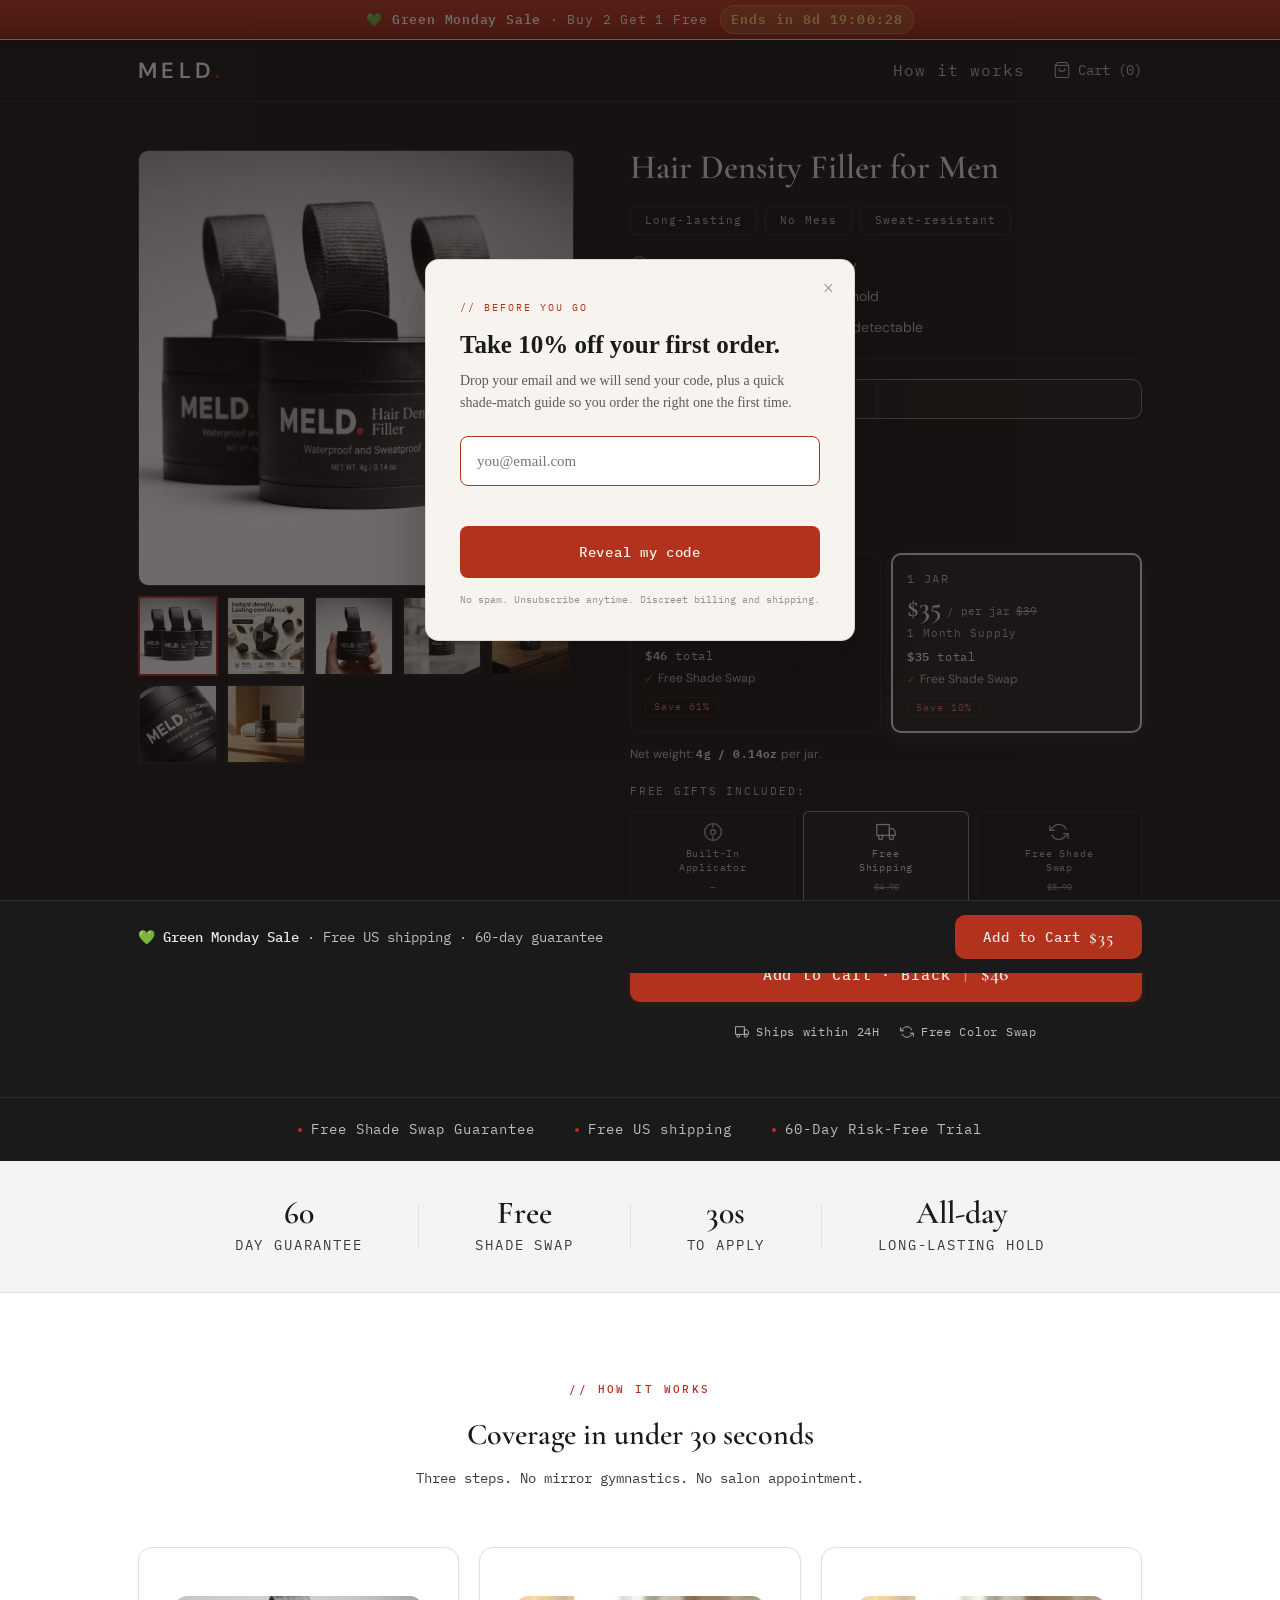
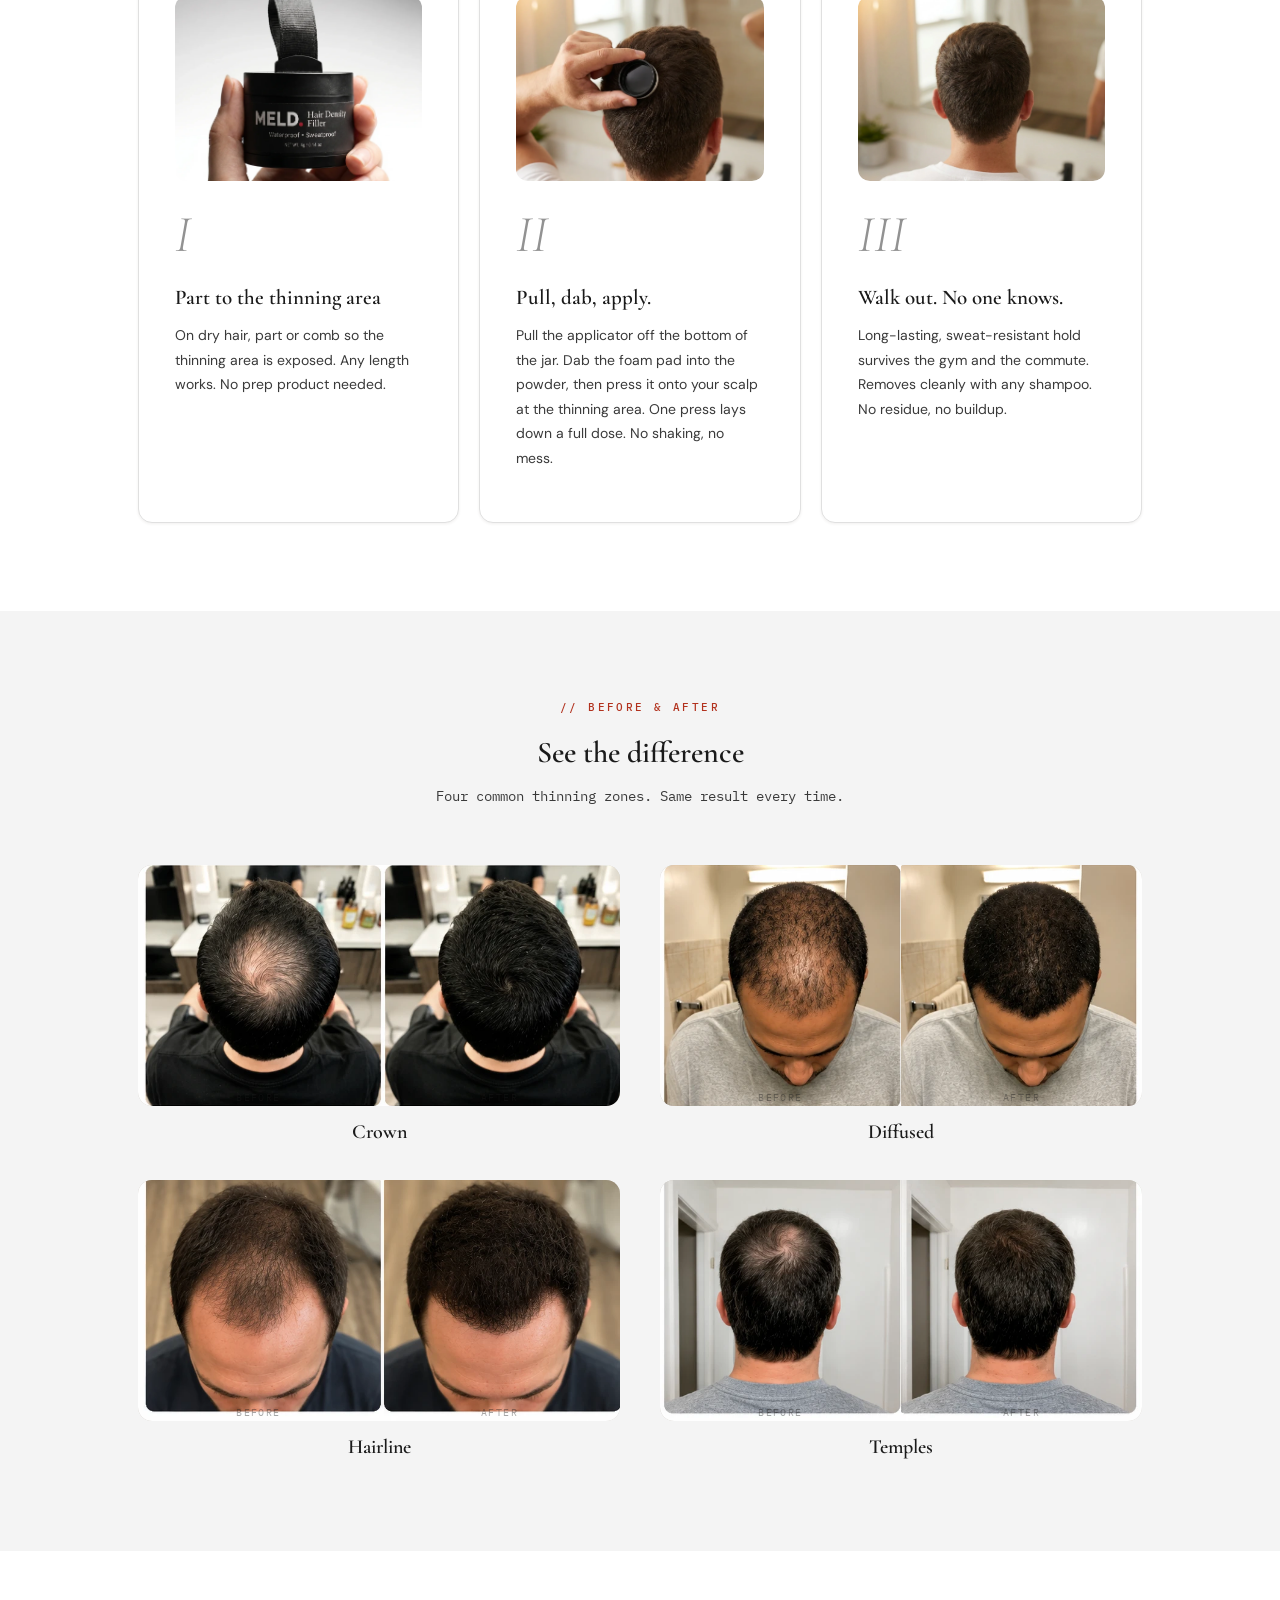
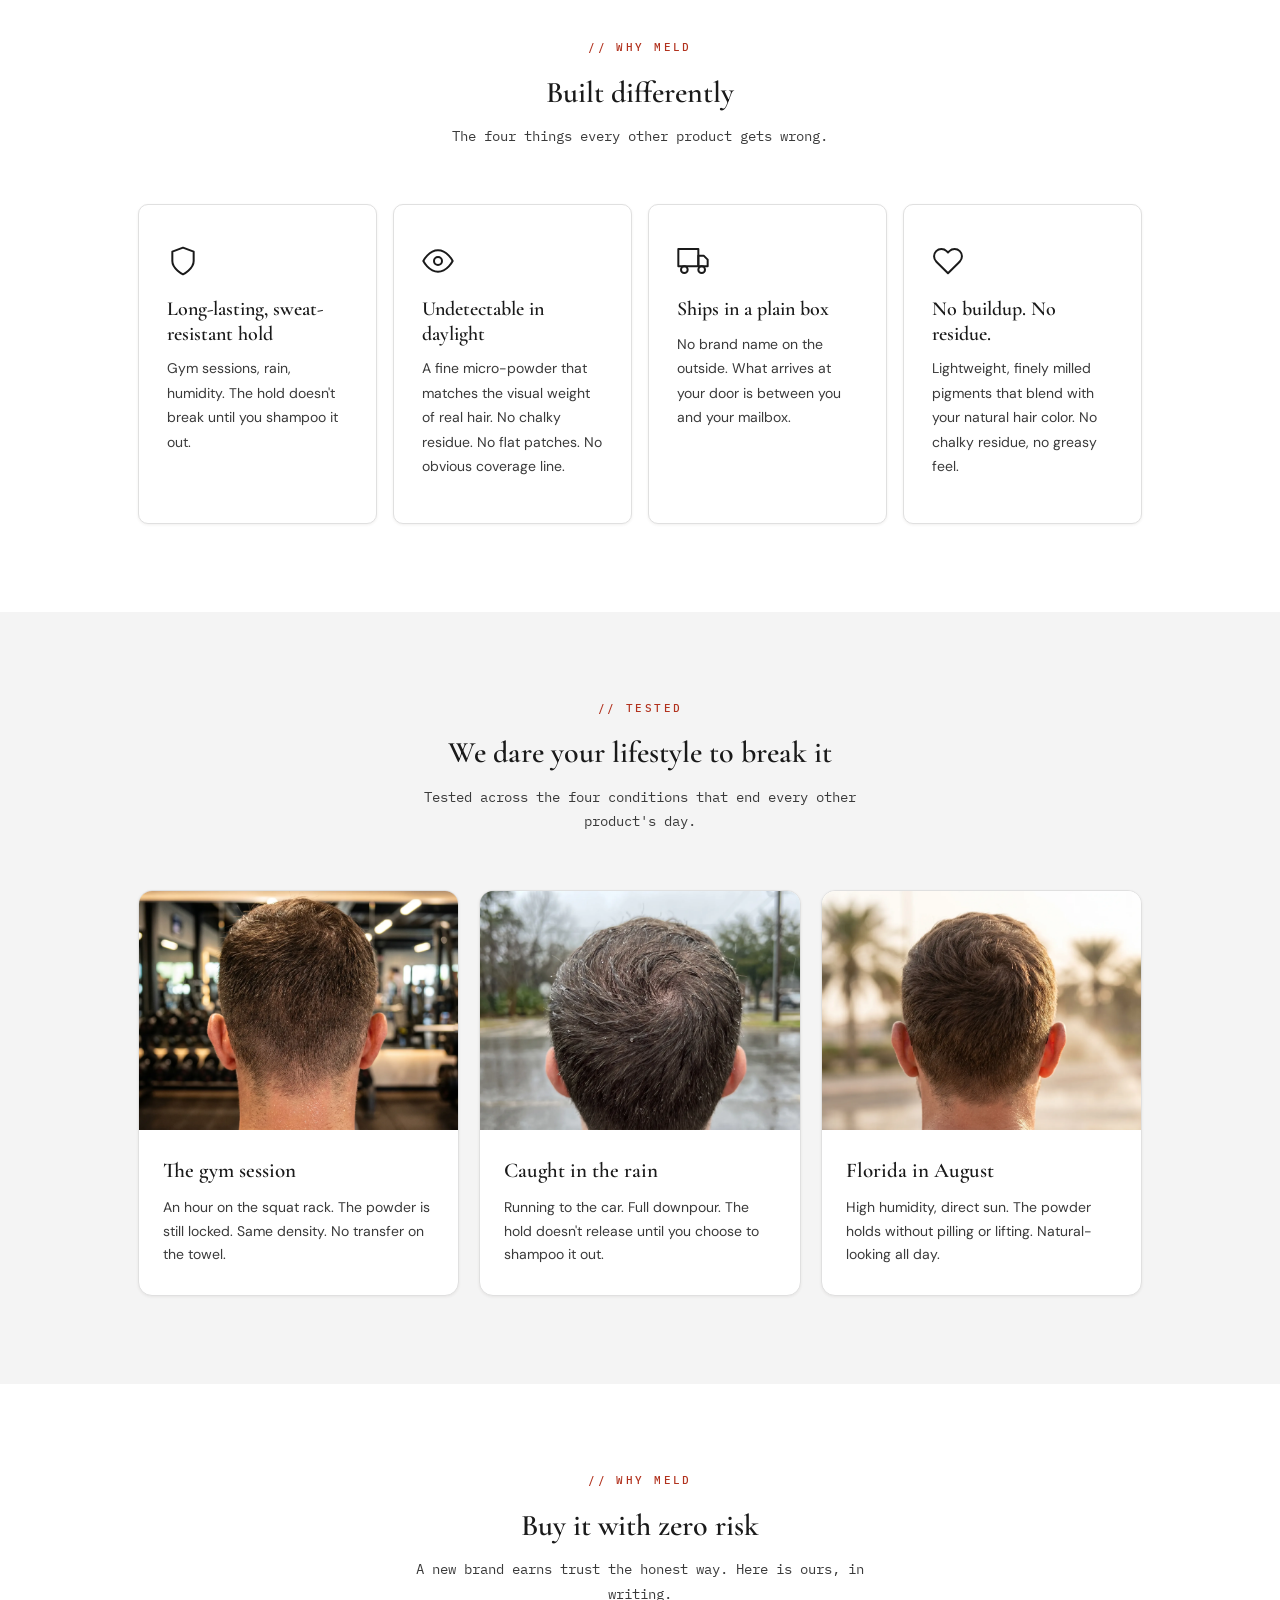
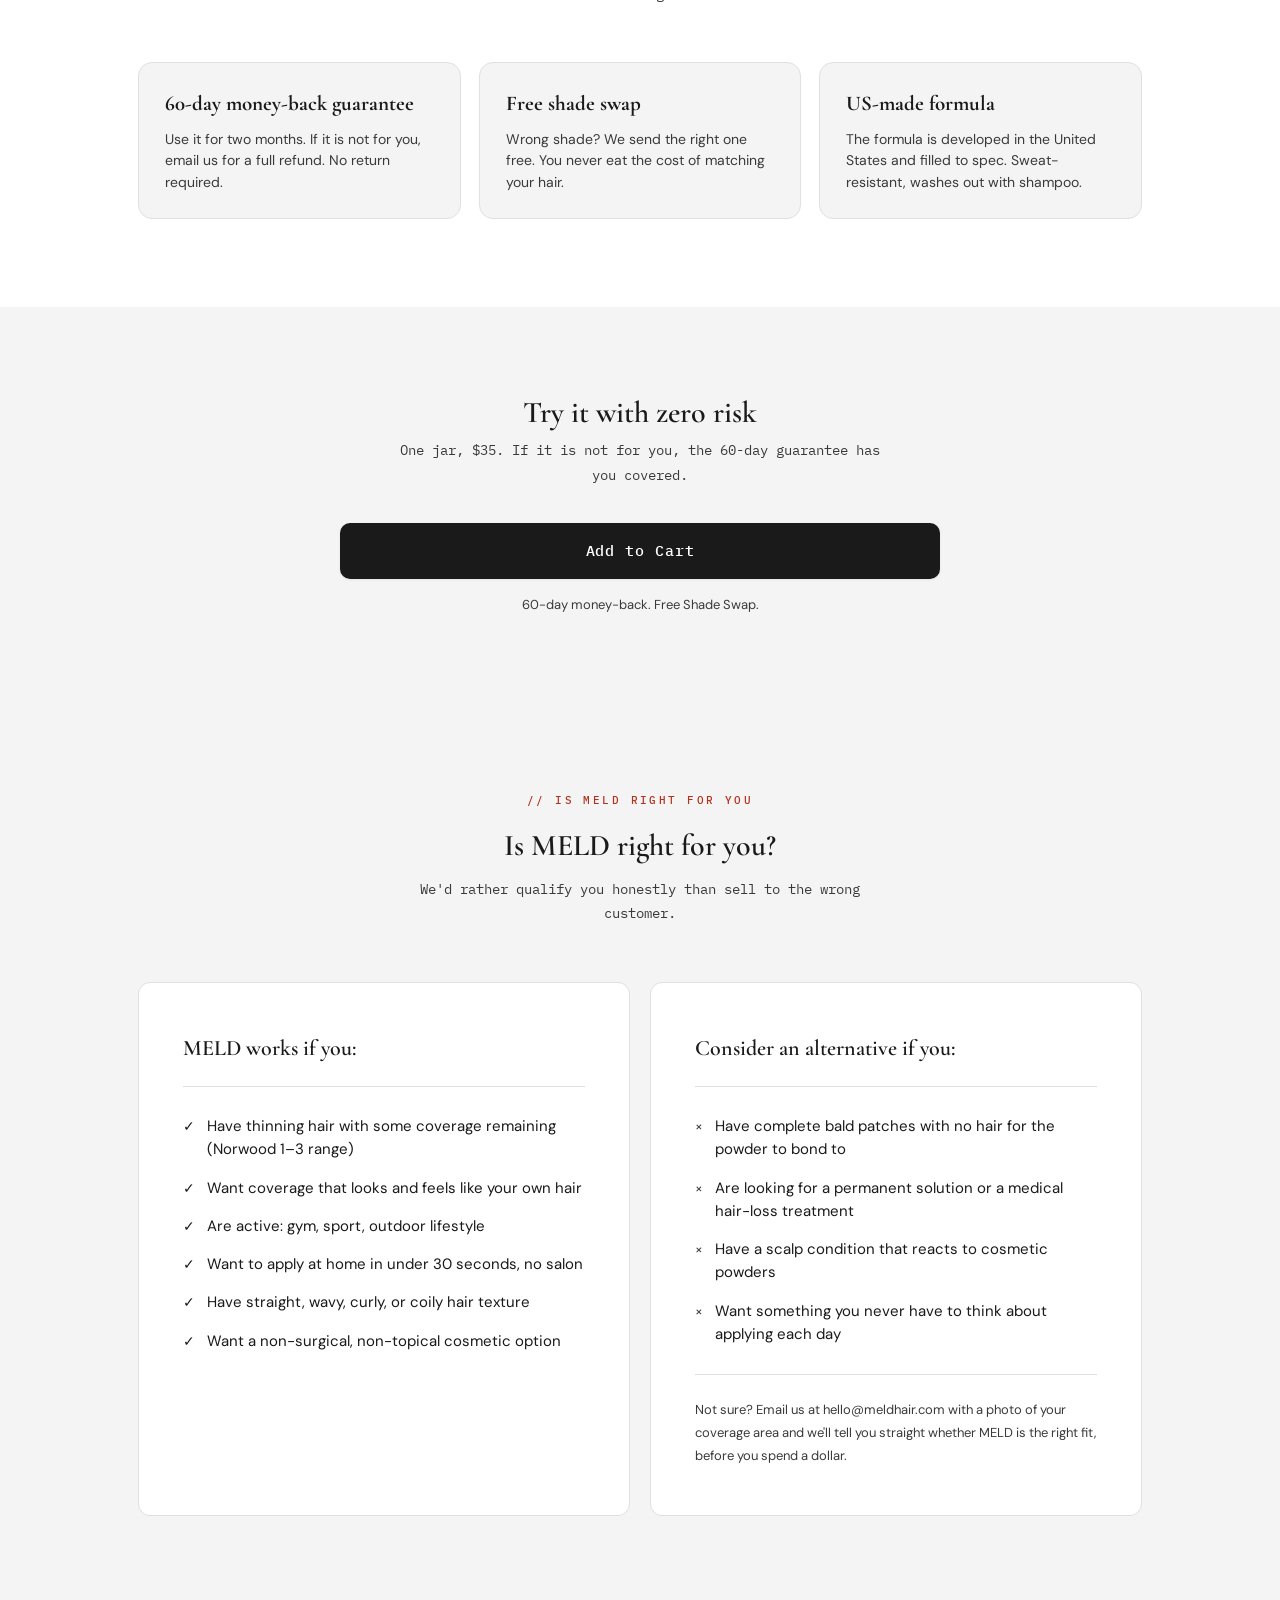
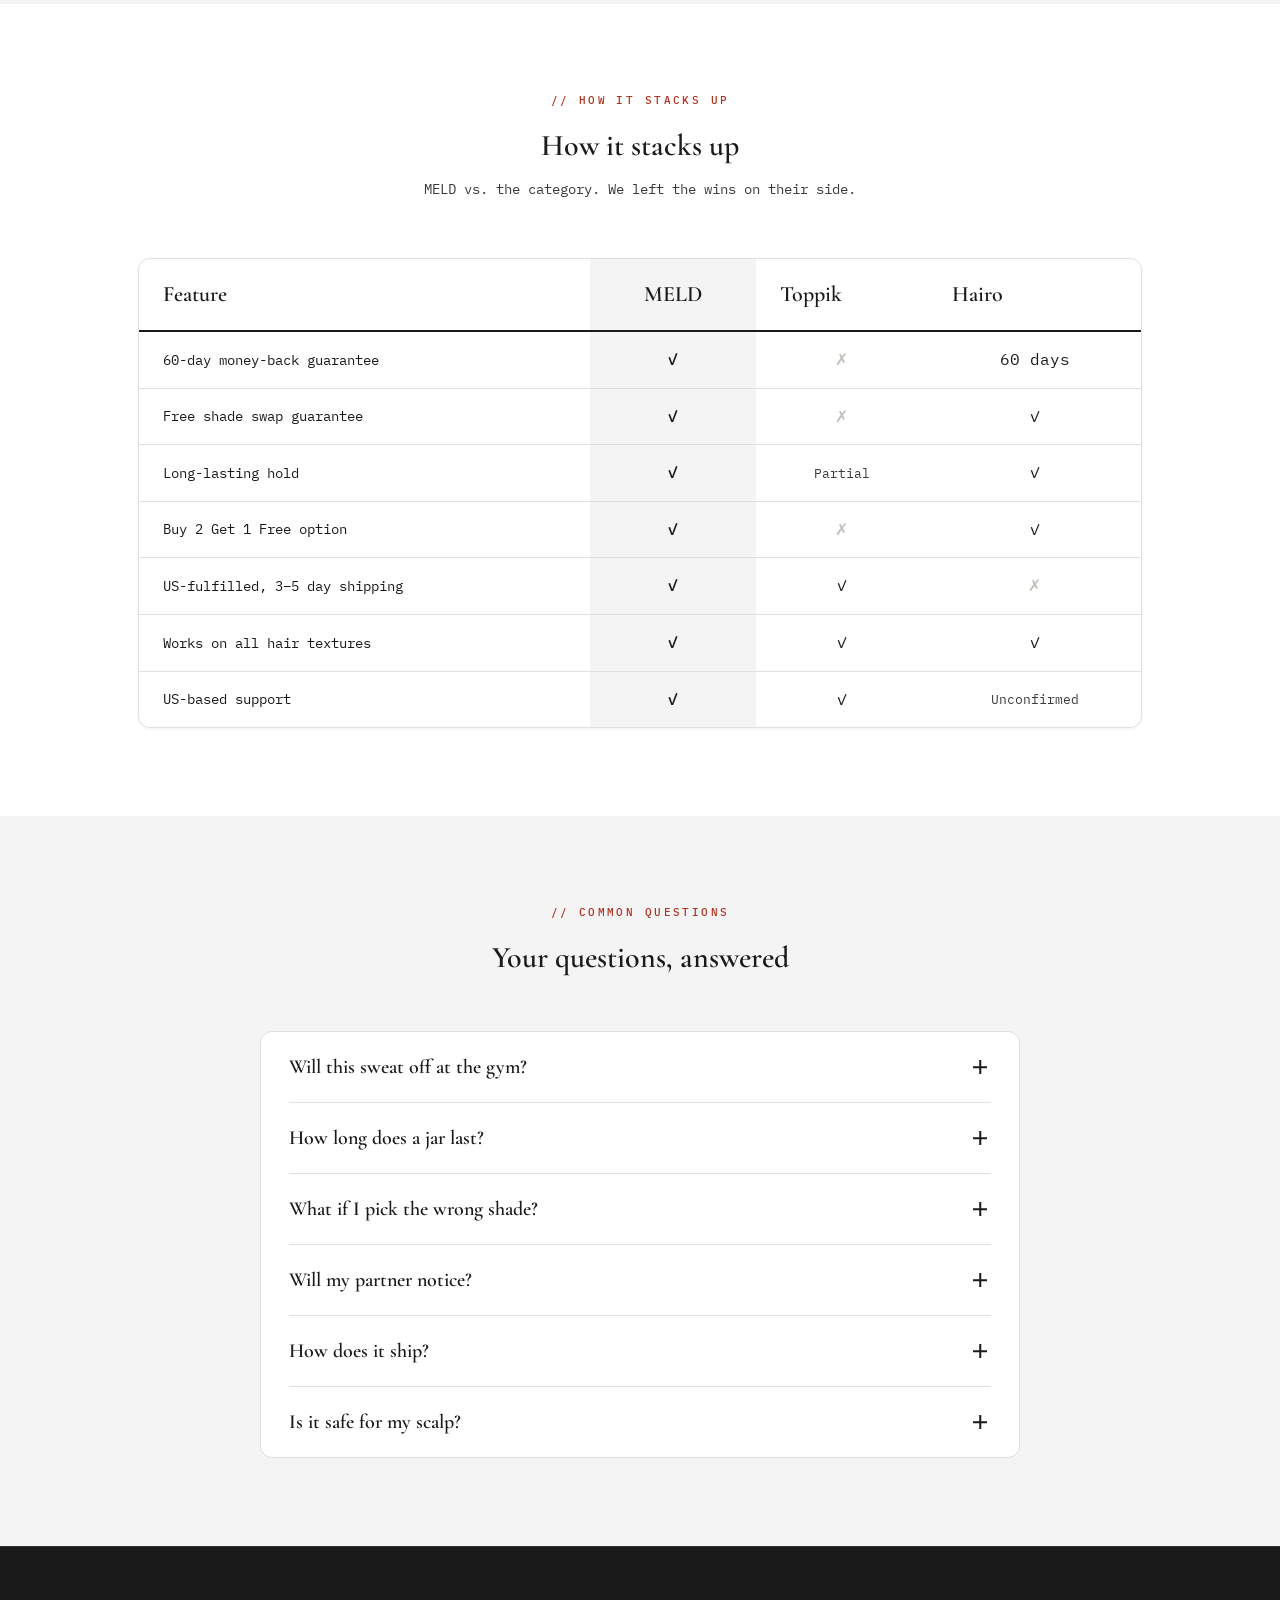
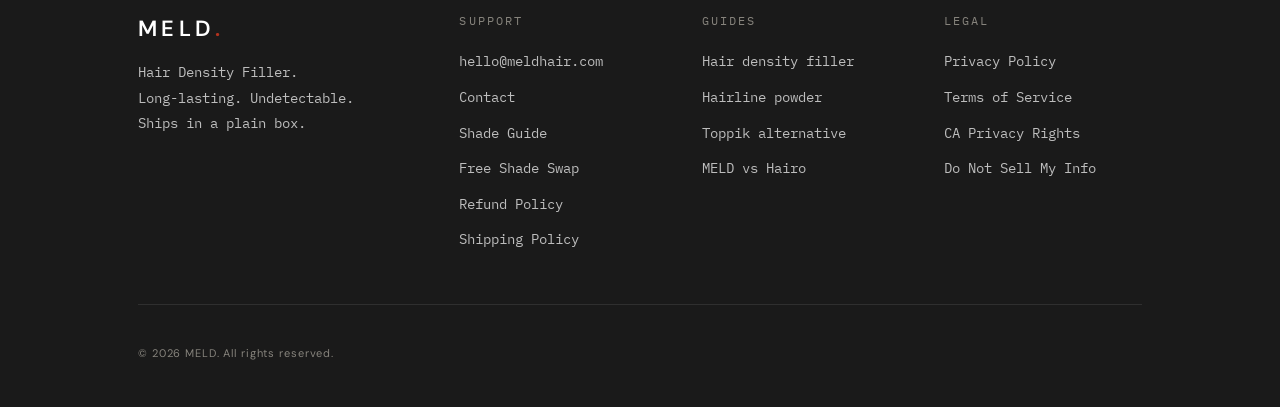
==== commit 97a2ac69: "Phase 26-03 + 27-01 + 27-02: promo-bar polish, image wiring, a11y sweep 26-03 (index.html only): rep" ====
--- a/index.html
+++ b/index.html
@@ -94,19 +94,38 @@
     /* ============================================================
        PROMO BAR - TOP ANNOUNCEMENT (single source of truth; mirrors sticky bar)
     ============================================================ */
-    .promo-bar { position: fixed; top: 0; left: 0; right: 0; z-index: 101; height: 36px; background: var(--red); display: flex; align-items: center; justify-content: center; padding: 0 16px; }
+    .promo-bar {
+      position: fixed; top: 0; left: 0; right: 0; z-index: 101;
+      height: 40px;
+      background: linear-gradient(180deg, #C13B24 0%, var(--red) 55%, #8E2717 100%);
+      box-shadow: 0 2px 10px rgba(0,0,0,0.28);
+      border-bottom: 1px solid #FFE08A;
+      display: flex; align-items: center; justify-content: center; padding: 0 16px;
+    }
     .promo-bar-inner { display: flex; align-items: center; gap: 12px; font-family: var(--font-mono); font-size: 13px; letter-spacing: 0.06em; color: #FFFFFF; text-align: center; }
     .promo-bar-text strong { font-weight: 600; }
-    .promo-bar-countdown { font-variant-numeric: tabular-nums; font-weight: 600; color: #FFE08A; letter-spacing: 0.08em; }
+    .promo-bar-countdown {
+      font-variant-numeric: tabular-nums; font-weight: 600; color: #FFE08A; letter-spacing: 0.08em;
+      padding: 3px 10px; border-radius: 999px;
+      background: rgba(255,224,138,0.14); border: 1px solid rgba(255,224,138,0.30);
+    }
     .promo-bar.promo-highlight { background: var(--ink); }
     .promo-bar.promo-highlight .promo-bar-text { color: #FFE08A; }
+    @keyframes promoPulse {
+      0%, 100% { box-shadow: 0 0 0 0 rgba(255,224,138,0.35); }
+      50% { box-shadow: 0 0 0 4px rgba(255,224,138,0); }
+    }
+    .promo-bar.promo-highlight .promo-bar-countdown { animation: promoPulse 2s ease-in-out infinite; }
+    @media (prefers-reduced-motion: reduce) {
+      .promo-bar.promo-highlight .promo-bar-countdown { animation: none; }
+    }
     @media (max-width: 560px) { .promo-bar-inner { font-size: 11px; gap: 8px; } }
     @media (max-width: 480px) { .promo-bar .promo-offer { display: none; } }
 
     /* ============================================================
        NAV - DARK CHROME
     ============================================================ */
-    .site-nav { position: fixed; top: 36px; left: 0; right: 0; z-index: 100; height: 62px; background: var(--ink); border-bottom: 1px solid var(--hairline); }
+    .site-nav { position: fixed; top: 40px; left: 0; right: 0; z-index: 100; height: 62px; background: var(--ink); border-bottom: 1px solid var(--hairline); }
     .nav-inner { max-width: var(--container); margin: 0 auto; padding: 0 48px; height: 100%; display: flex; align-items: center; justify-content: space-between; }
     .nav-wordmark { font-family: 'DM Sans', system-ui, sans-serif; font-weight: 600; font-size: 22px; letter-spacing: 0.20em; color: #FFFFFF; text-transform: uppercase; }
     .nav-wordmark-dot { color: var(--red); letter-spacing: 0; margin-left: -0.05em; }
@@ -120,7 +139,7 @@
     /* ============================================================
        HERO - DARK CHROME + PRODUCT PAGE LAYOUT
     ============================================================ */
-    .hero { background: var(--ink); padding-top: 98px; display: flex; flex-direction: column; }
+    .hero { background: var(--ink); padding-top: 102px; display: flex; flex-direction: column; }
     .hero-body {
       max-width: var(--container);
       margin: 0 auto;
@@ -215,7 +234,7 @@
     .plan-supply { font-family: var(--font-mono); font-size: 11px; letter-spacing: 0.08em; color: var(--paper-dim); }
     .plan-feature { font-family: var(--font-body); font-size: 12px; color: var(--paper-dim); display: flex; align-items: center; gap: 5px; }
     .plan-feature::before { content: '✓'; color: var(--brass); font-size: 10px; }
-    .plan-save-tag { display: inline-block; margin-top: 6px; font-family: var(--font-mono); font-size: 10px; letter-spacing: 0.10em; color: var(--red); border: 1px solid rgba(178,50,30,0.30); padding: 2px 8px; align-self: flex-start; border-radius: var(--radius-sm); }
+    .plan-save-tag { display: inline-block; margin-top: 6px; font-family: var(--font-mono); font-size: 10px; letter-spacing: 0.10em; color: #E4715F; border: 1px solid rgba(178,50,30,0.30); padding: 2px 8px; align-self: flex-start; border-radius: var(--radius-sm); }
 
     /* Free gifts */
     .free-gifts { display: flex; flex-direction: column; gap: 10px; }
@@ -226,7 +245,7 @@
     .free-gift.highlight svg, .free-gift.highlight .free-gift-name { color: var(--paper); stroke: var(--paper); }
     .free-gift svg { width: 20px; height: 20px; stroke: var(--paper-dim); fill: none; stroke-width: 1.5; }
     .free-gift-name { font-family: var(--font-mono); font-size: 10px; letter-spacing: 0.08em; color: var(--paper-dim); line-height: 1.4; }
-    .free-gift-val { font-family: var(--font-mono); font-size: 9px; color: var(--paper-dim); opacity: 0.55; text-decoration: line-through; }
+    .free-gift-val { font-family: var(--font-mono); font-size: 9px; color: var(--paper-dim); opacity: 0.71; text-decoration: line-through; }
     .free-gift-free { font-family: var(--font-mono); font-size: 10px; font-weight: 500; letter-spacing: 0.12em; color: var(--paper); }
 
     /* Add to cart CTA */
@@ -286,7 +305,7 @@
     .step-cell > img { border-radius: var(--radius-lg); }
     .step-img-ph { width: 100%; aspect-ratio: 4/3; background: #DEDAD3; display: flex; align-items: center; justify-content: center; margin-bottom: 28px; border-radius: var(--radius-lg); }
     .step-img-ph .ph-label { font-family: var(--font-mono); font-size: 9px; letter-spacing: 0.12em; color: rgba(26,26,26,0.22); text-transform: uppercase; text-align: center; line-height: 1.8; }
-    .step-numeral { font-family: var(--font-display); font-size: 52px; font-weight: 300; font-style: italic; color: var(--body-border); line-height: 1; margin-bottom: 24px; }
+    .step-numeral { font-family: var(--font-display); font-size: 52px; font-weight: 300; font-style: italic; color: #929292; line-height: 1; margin-bottom: 24px; }
     .step-title { font-family: var(--font-display); font-size: 21px; font-weight: 600; color: var(--body-fg); line-height: 1.25; margin-bottom: 12px; }
     .step-body { font-family: var(--font-body); font-size: var(--fs-caption); color: var(--body-fg-2); line-height: 1.75; }
 
@@ -421,14 +440,14 @@
     .footer-wordmark { font-family: 'DM Sans', system-ui, sans-serif; font-weight: 600; font-size: 22px; letter-spacing: 0.20em; color: #FFFFFF; text-transform: uppercase; margin-bottom: 14px; }
     .footer-wordmark-dot { color: var(--red); letter-spacing: 0; margin-left: -0.05em; }
     .footer-tagline { font-family: var(--font-mono); font-size: 14px; color: var(--paper-dim); line-height: 1.8; }
-    .footer-col-head { font-family: var(--font-mono); font-size: 12px; letter-spacing: 0.18em; color: rgba(239,233,219,0.35); text-transform: uppercase; margin-bottom: 18px; }
+    .footer-col-head { font-family: var(--font-mono); font-size: 12px; letter-spacing: 0.18em; color: rgba(239,233,219,0.51); text-transform: uppercase; margin-bottom: 18px; }
     .footer-links { display: flex; flex-direction: column; gap: 10px; }
     .footer-links a { font-family: var(--font-mono); font-size: 14px; color: var(--paper-dim); transition: color 0.15s; }
     .footer-links a:hover { color: var(--paper); }
     .footer-bottom { display: flex; align-items: flex-start; justify-content: space-between; gap: 28px; flex-wrap: wrap; }
     .footer-imprint-code { font-family: var(--font-mono); font-size: 10px; letter-spacing: 0.18em; color: var(--red); text-transform: uppercase; margin-bottom: 12px; }
     .footer-imprint { font-family: var(--font-mono); font-size: 12px; color: rgba(239,233,219,0.28); line-height: 1.9; }
-    .footer-private { color: rgba(239,233,219,0.14); font-size: 11px; letter-spacing: 0.08em; }
+    .footer-private { color: rgba(239,233,219,0.51); font-size: 11px; letter-spacing: 0.08em; }
 
     /* ============================================================
        STICKY CTA BAR
@@ -492,7 +511,7 @@
        before/after load hardening
     ============================================================ */
     .hero-lede { display: none; }
-    .hero-lede-kicker { font-family: var(--font-mono); font-size: 11px; font-weight: 500; letter-spacing: 0.18em; text-transform: uppercase; color: var(--red); margin-bottom: 9px; }
+    .hero-lede-kicker { font-family: var(--font-mono); font-size: 11px; font-weight: 500; letter-spacing: 0.18em; text-transform: uppercase; color: #DF5742; margin-bottom: 9px; }
     .hero-lede-title { font-family: var(--font-display); font-weight: 600; font-size: clamp(29px, 8.2vw, 36px); line-height: 1.06; color: var(--paper); letter-spacing: -0.01em; }
     .hero-lede-sub { font-family: var(--font-body); font-size: 15px; line-height: 1.5; color: var(--paper-dim); margin-top: 11px; }
 
@@ -640,13 +659,14 @@
 <a aria-label="MELD home" class="nav-wordmark" href="/">MELD<span class="nav-wordmark-dot">.</span></a>
 <div class="nav-right">
 <a class="nav-link" href="#how-it-works">How it works</a>
-<a aria-label="Cart" class="nav-cart" href="#hero">
+<a class="nav-cart" href="#hero">
 <svg aria-hidden="true" viewbox="0 0 24 24"><path d="M6 2L3 6v14a2 2 0 002 2h14a2 2 0 002-2V6l-3-4z"></path><line x1="3" x2="21" y1="6" y2="6"></line><path d="M16 10a4 4 0 01-8 0"></path></svg>
 <span data-cart-count="">Cart (0)</span>
 </a>
 </div>
 </div>
 </nav>
+<main>
 <!-- ================================================================
      HERO - PRODUCT PAGE LAYOUT
 ================================================================ -->
@@ -678,30 +698,30 @@
 </div>
 <!-- Thumb 2: video -->
 <div aria-label="Application video" class="gallery-thumb" data-index="1" role="listitem" tabindex="0">
-<img alt="Application video" class="active" decoding="async" height="1800" loading="lazy" src="images/video-thumb.webp" width="1800"/>
+<img alt="Application video" class="active" data-full="images/video-thumb.webp" decoding="async" height="240" loading="lazy" src="images/video-thumb-sm.webp" width="240"/>
 <div aria-hidden="true" class="thumb-play-badge">
 <svg viewbox="0 0 36 36"><circle cx="18" cy="18" fill="rgba(26,26,26,0.55)" r="17"></circle><polygon fill="rgba(239,233,219,0.7)" points="14,11 28,18 14,25"></polygon></svg>
 </div>
 </div>
 <!-- Thumb 3: application close-up -->
 <div aria-label="Application demo" class="gallery-thumb" data-index="2" role="listitem" tabindex="0">
-<img alt="Application demo" class="active" decoding="async" height="1800" loading="lazy" src="images/apply-demo.webp" width="1800"/>
+<img alt="Application demo" class="active" data-full="images/apply-demo.webp" decoding="async" height="240" loading="lazy" src="images/apply-demo-sm.webp" width="240"/>
 </div>
 <!-- Thumb 4: lifestyle marble -->
 <div aria-label="Lifestyle on marble surface" class="gallery-thumb" data-index="3" role="listitem" tabindex="0">
-<img alt="MELD compact on marble surface" class="active" decoding="async" height="1792" loading="lazy" src="images/lifestyle-marble.webp" width="2400"/>
+<img alt="MELD compact on marble surface" class="active" data-full="images/lifestyle-marble.webp" decoding="async" height="240" loading="lazy" src="images/lifestyle-marble-sm.webp" width="240"/>
 </div>
 <!-- Thumb 5: lifestyle wood -->
 <div aria-label="Lifestyle on wood surface" class="gallery-thumb" data-index="4" role="listitem" tabindex="0">
-<img alt="MELD compact on wood surface" class="active" decoding="async" height="1344" loading="lazy" src="images/lifestyle-wood.webp" width="1800"/>
+<img alt="MELD compact on wood surface" class="active" data-full="images/lifestyle-wood.webp" decoding="async" height="240" loading="lazy" src="images/lifestyle-wood-sm.webp" width="240"/>
 </div>
 <!-- Thumb 6: macro label detail -->
 <div aria-label="Macro label detail" class="gallery-thumb" data-index="5" role="listitem" tabindex="0">
-<img alt="MELD compact macro label detail" class="active" decoding="async" height="1800" loading="lazy" src="images/jar-5-macro.webp" width="1800"/>
+<img alt="MELD compact macro label detail" class="active" data-full="images/jar-5-macro.webp" decoding="async" height="240" loading="lazy" src="images/jar-5-macro-sm.webp" width="240"/>
 </div>
 <!-- Thumb 7: lifestyle nightstand scene -->
 <div aria-label="Lifestyle on wooden nightstand" class="gallery-thumb" data-index="6" role="listitem" tabindex="0">
-<img alt="MELD compact on wooden nightstand with towel and plant" class="active" decoding="async" height="1536" loading="lazy" src="images/lifestyle-nightstand.webp" width="2752"/>
+<img alt="MELD compact on wooden nightstand with towel and plant" class="active" data-full="images/lifestyle-nightstand.webp" decoding="async" height="240" loading="lazy" src="images/lifestyle-nightstand-sm.webp" width="240"/>
 </div>
 </div>
 </div>
@@ -759,7 +779,7 @@
 <!-- Plan A: B2G1. NOT the default (Daniel 2026-07-14): defaulting cold traffic into the
                3-jar bundle burns all 500 jars for $4,195 of contribution vs $10,750+ as singles.
                The bundle only ever made sense as a subscription, and that was never built. -->
-<button aria-label="Buy 2 Get 1 Free" aria-pressed="false" class="plan-btn" data-plan="a" id="planA">
+<button aria-pressed="false" class="plan-btn" data-plan="a" id="planA">
 <span class="plan-name">Buy 2 Get 1 Free</span>
 <span class="plan-price-row">
 <span class="plan-price">$15</span>
@@ -774,7 +794,7 @@
 <!-- Plan B: 1 Jar. THE DEFAULT (Daniel 2026-07-14). Lowest-risk entry for a first-time
                buyer of an unknown brand, and the best use of a 500-jar test batch: $21.60
                contribution per jar vs $8.44 in the bundle. -->
-<button aria-label="1 Jar" aria-pressed="true" class="plan-btn selected" data-plan="b" id="planB">
+<button aria-pressed="true" class="plan-btn selected" data-plan="b" id="planB">
 <span class="plan-name">1 Jar</span>
 <span class="plan-price-row">
 <span class="plan-price">$35</span>
@@ -819,7 +839,7 @@
 <!-- Rating at the decision point -->
 
 <!-- Add to Cart -->
-<button aria-label="Add to cart" class="buybox-cta" id="ctaBtn">
+<button class="buybox-cta" id="ctaBtn">
 <span id="ctaLabel">Add to Cart · Black</span>
 <span class="buybox-cta-sep">|</span>
 <span class="buybox-cta-price" id="ctaPrice">$46</span>
@@ -896,13 +916,13 @@
 </div>
 <div class="steps-row">
 <div class="step-cell">
-<img alt="Part hair to expose the thinning area" decoding="async" height="1200" loading="lazy" src="images/step-1.webp" style="width:100%;aspect-ratio:4/3;object-fit:cover;margin-bottom:28px;display:block;" width="1600"/>
+<img alt="Part hair to expose the thinning area" decoding="async" height="788" loading="lazy" src="images/step-1.webp" style="width:100%;aspect-ratio:4/3;object-fit:cover;margin-bottom:28px;display:block;" width="1050"/>
 <div aria-hidden="true" class="step-numeral">I</div>
 <h3 class="step-title">Part to the thinning area</h3>
 <p class="step-body">On dry hair, part or comb so the thinning area is exposed. Any length works. No prep product needed.</p>
 </div>
 <div class="step-cell">
-<img alt="MELD applicator pressed against the scalp at the crown, with dense full coverage" decoding="async" height="896" loading="lazy" src="images/step-2.webp" style="width:100%;aspect-ratio:4/3;object-fit:cover;margin-bottom:28px;display:block;" width="1200"/>
+<img alt="MELD applicator pressed against the scalp at the crown, with dense full coverage" decoding="async" height="784" loading="lazy" src="images/step-2.webp" style="width:100%;aspect-ratio:4/3;object-fit:cover;margin-bottom:28px;display:block;" width="1050"/>
 <div aria-hidden="true" class="step-numeral">II</div>
 <h3 class="step-title">Pull, dab, apply.</h3>
 <p class="step-body">Pull the applicator off the bottom of the jar. Dab the foam pad into the powder, then press it onto your scalp at the thinning area. One press lays down a full dose. No shaking, no mess.</p>
@@ -1067,15 +1087,15 @@
 </div>
 <div class="why-grid">
 <div class="why-card">
-<h4 class="why-title">60-day money-back guarantee</h4>
+<h3 class="why-title">60-day money-back guarantee</h3>
 <p class="why-body">Use it for two months. If it is not for you, email us for a full refund. No return required.</p>
 </div>
 <div class="why-card">
-<h4 class="why-title">Free shade swap</h4>
+<h3 class="why-title">Free shade swap</h3>
 <p class="why-body">Wrong shade? We send the right one free. You never eat the cost of matching your hair.</p>
 </div>
 <div class="why-card">
-<h4 class="why-title">US-made formula</h4>
+<h3 class="why-title">US-made formula</h3>
 <p class="why-body">The formula is developed in the United States and filled to spec. Sweat-resistant, washes out with shampoo.</p>
 </div>
 </div>
@@ -1278,6 +1298,7 @@
 </div>
 </div>
 </section>
+</main>
 <!-- ================================================================
      FOOTER - DARK CHROME
 ================================================================ -->
@@ -1330,7 +1351,7 @@
 <!-- ================================================================
      STICKY CTA BAR
 ================================================================ -->
-<div aria-hidden="true" class="sticky-bar" id="stickyBar">
+<div aria-hidden="true" class="sticky-bar" id="stickyBar" inert>
 <div class="sticky-bar-inner">
 <p class="sticky-copy"><strong id="stickyPromoText">MELD Hair Density Filler</strong> · Free US shipping · 60-day guarantee</p>
 <button class="sticky-cta" id="stickyCtaBtn">Add to Cart<span class="sticky-cta-price" id="stickyCtaPrice">$35</span></button>
@@ -1370,7 +1391,7 @@
       target.classList.add('active');
       var img = target.querySelector('img');
       if (img && img.src) {
-        mainImg.src = img.src;
+        mainImg.src = img.getAttribute('data-full') || img.src;
         mainImg.alt = img.alt || 'Product image';
         mainImg.setAttribute('data-thumb', String(idx));
       }
@@ -1506,8 +1527,8 @@
   var stickyBar = document.getElementById('stickyBar');
   var inlineCta = document.getElementById('ctaBtn');
   var mqMobile  = window.matchMedia('(max-width: 768px)');
-  function showSticky() { stickyBar.classList.add('show'); stickyBar.removeAttribute('aria-hidden'); }
-  function hideSticky() { stickyBar.classList.remove('show'); stickyBar.setAttribute('aria-hidden', 'true'); }
+  function showSticky() { stickyBar.classList.add('show'); stickyBar.removeAttribute('aria-hidden'); stickyBar.inert = false; }
+  function hideSticky() { stickyBar.classList.remove('show'); stickyBar.setAttribute('aria-hidden', 'true'); stickyBar.inert = true; }
   if (stickyBar && 'IntersectionObserver' in window) {
     if (heroEl) {
       var ioHero = new IntersectionObserver(function(entries) {
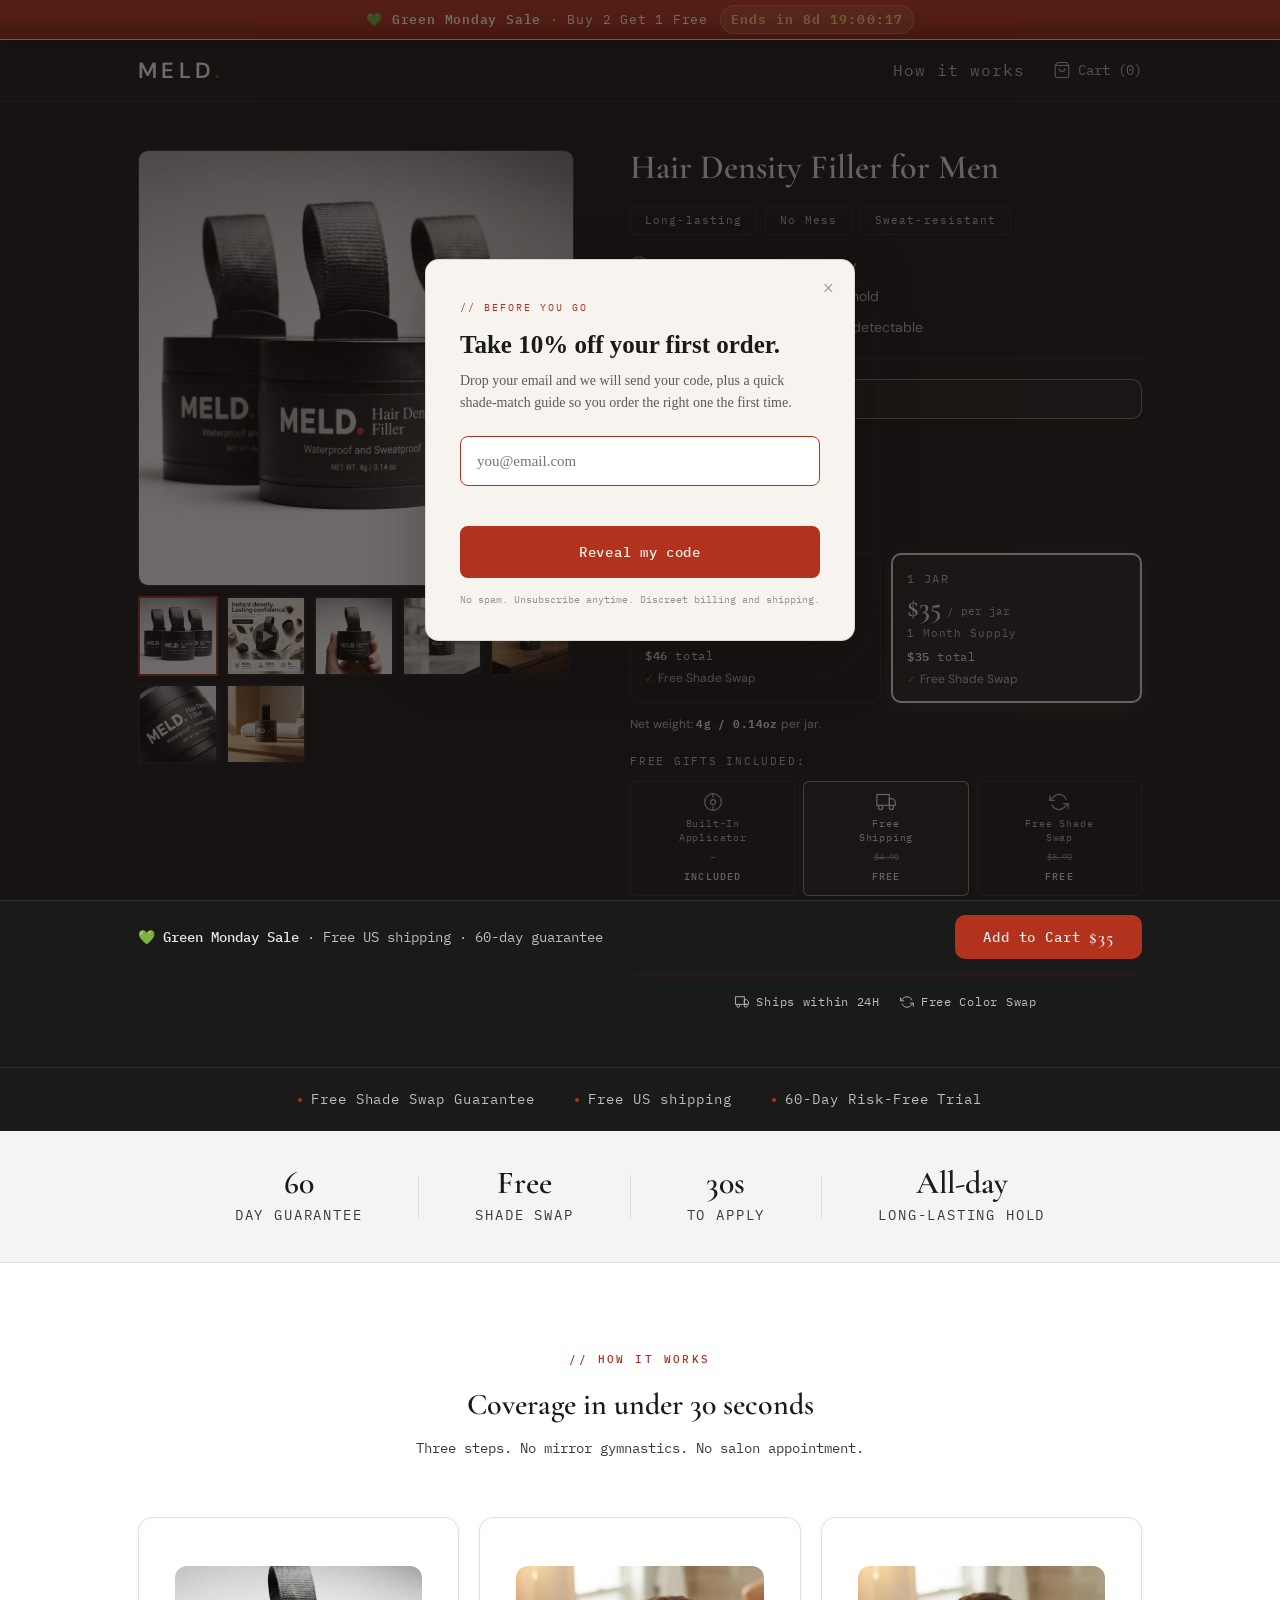
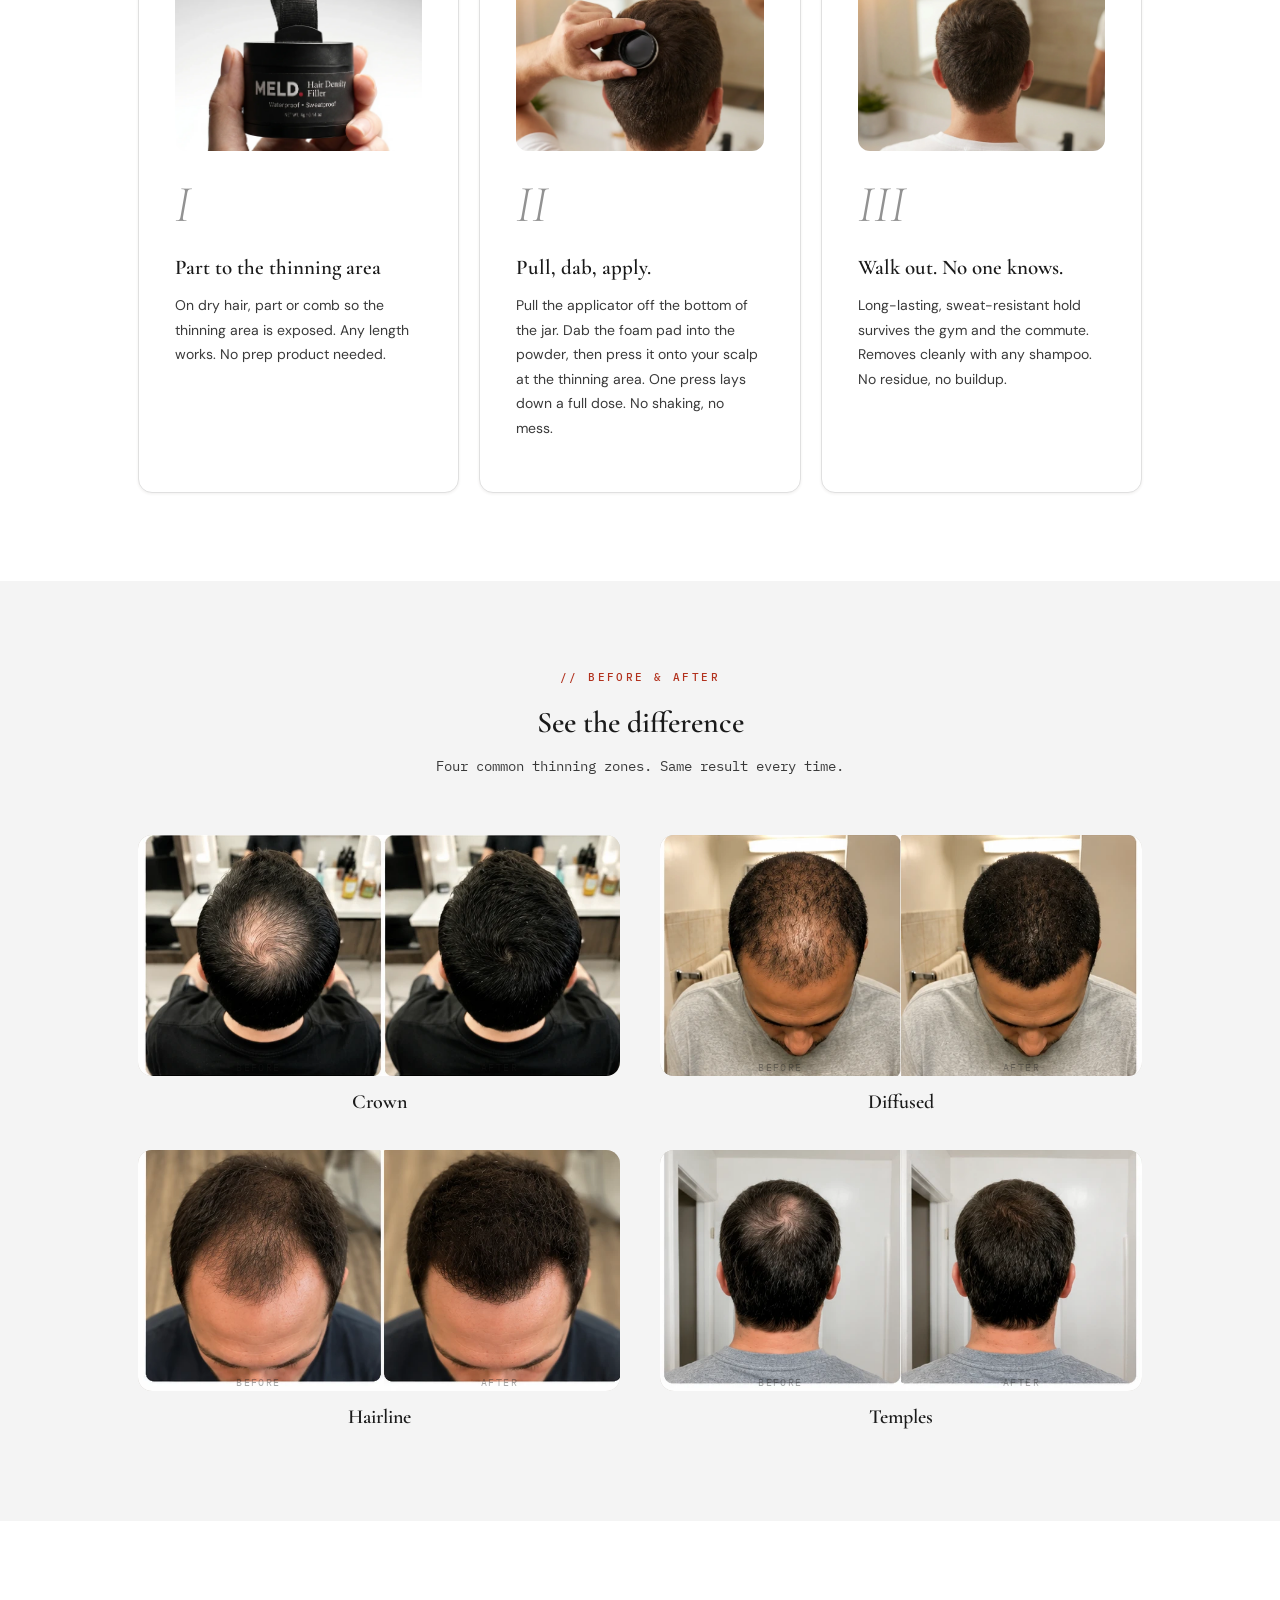
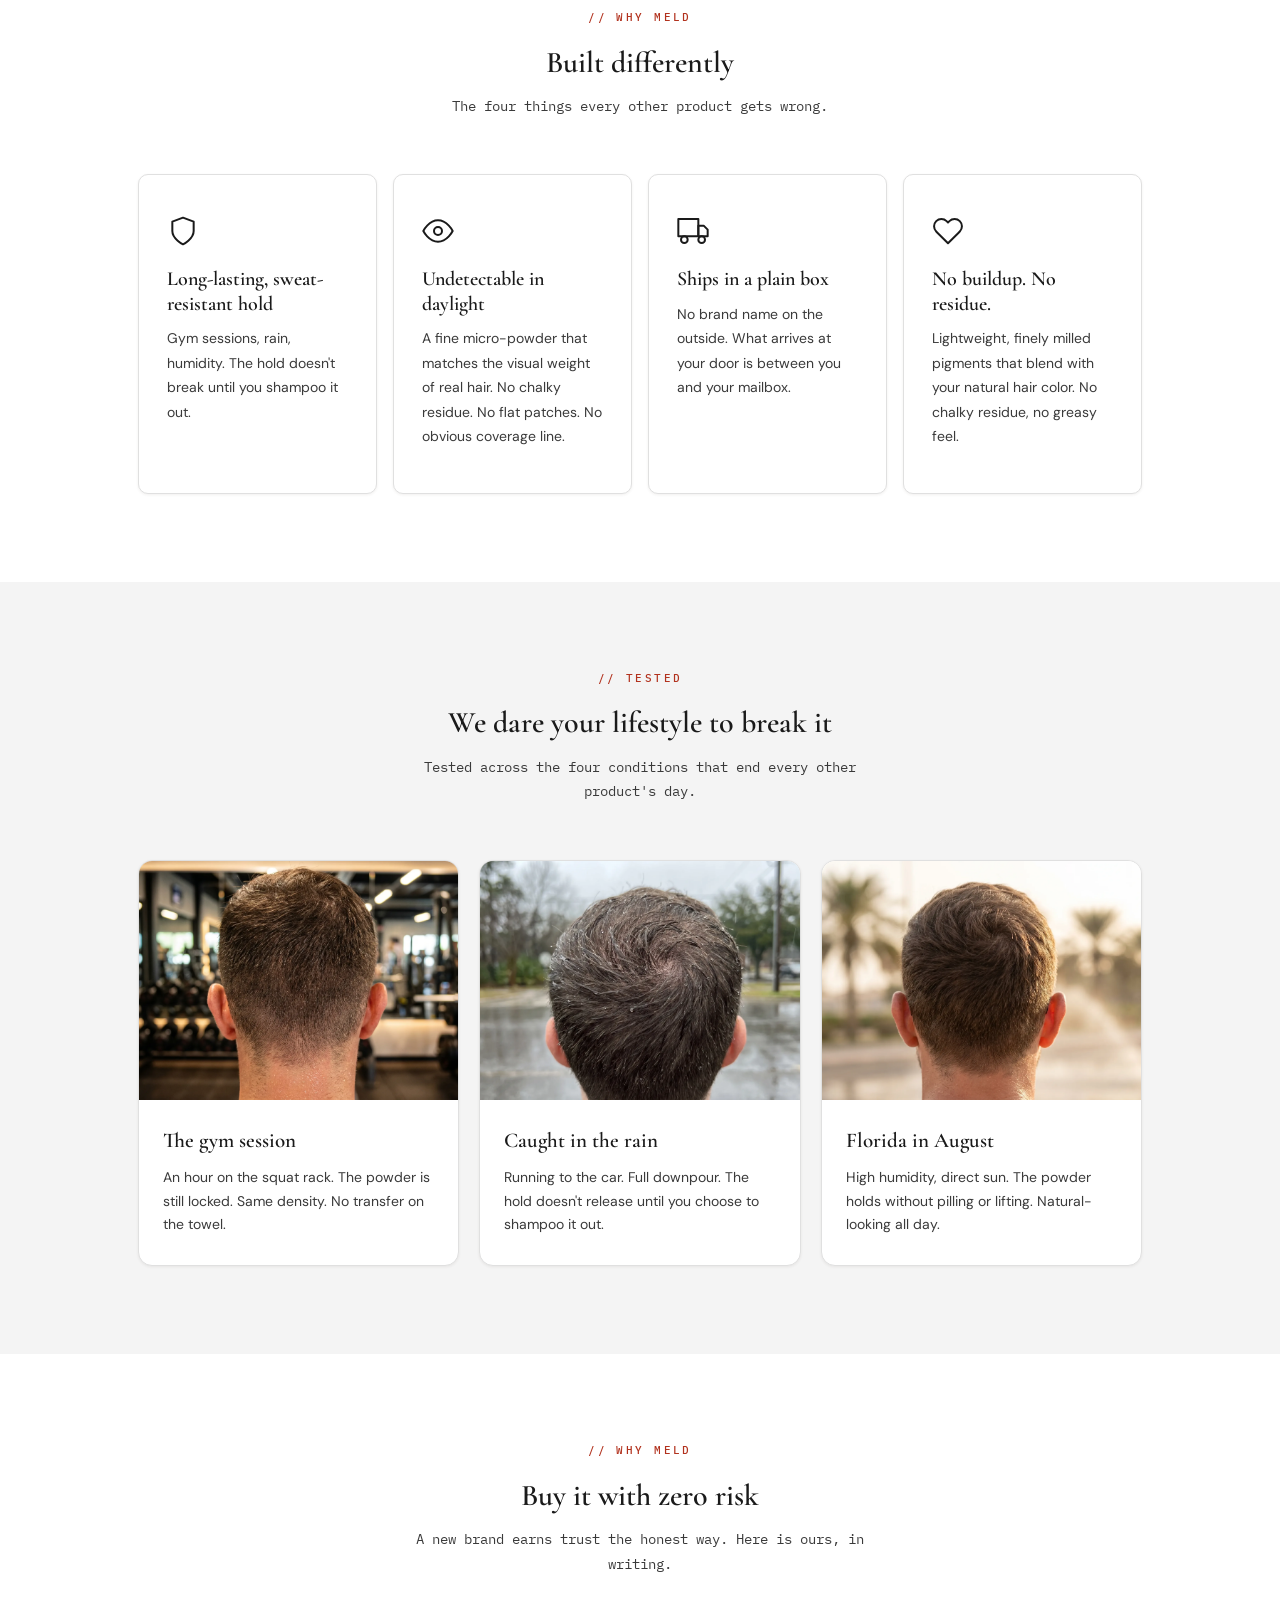
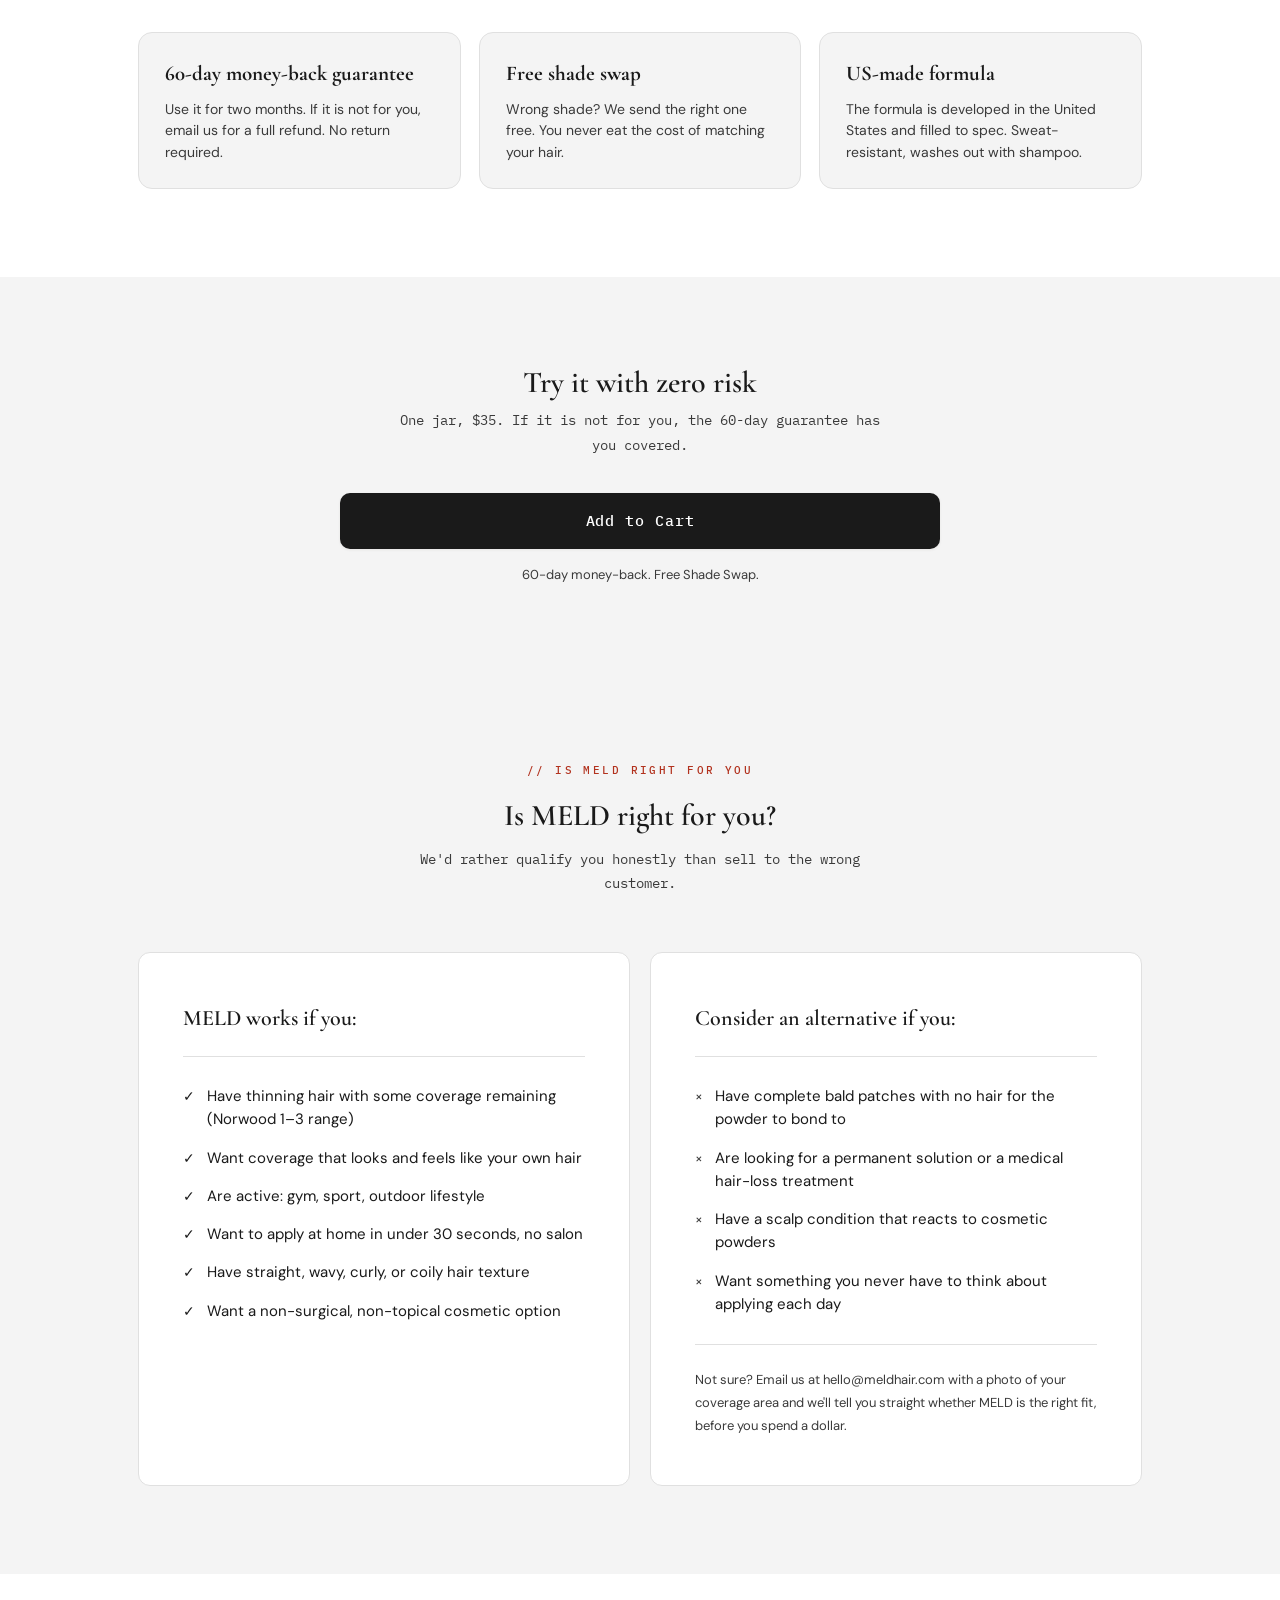
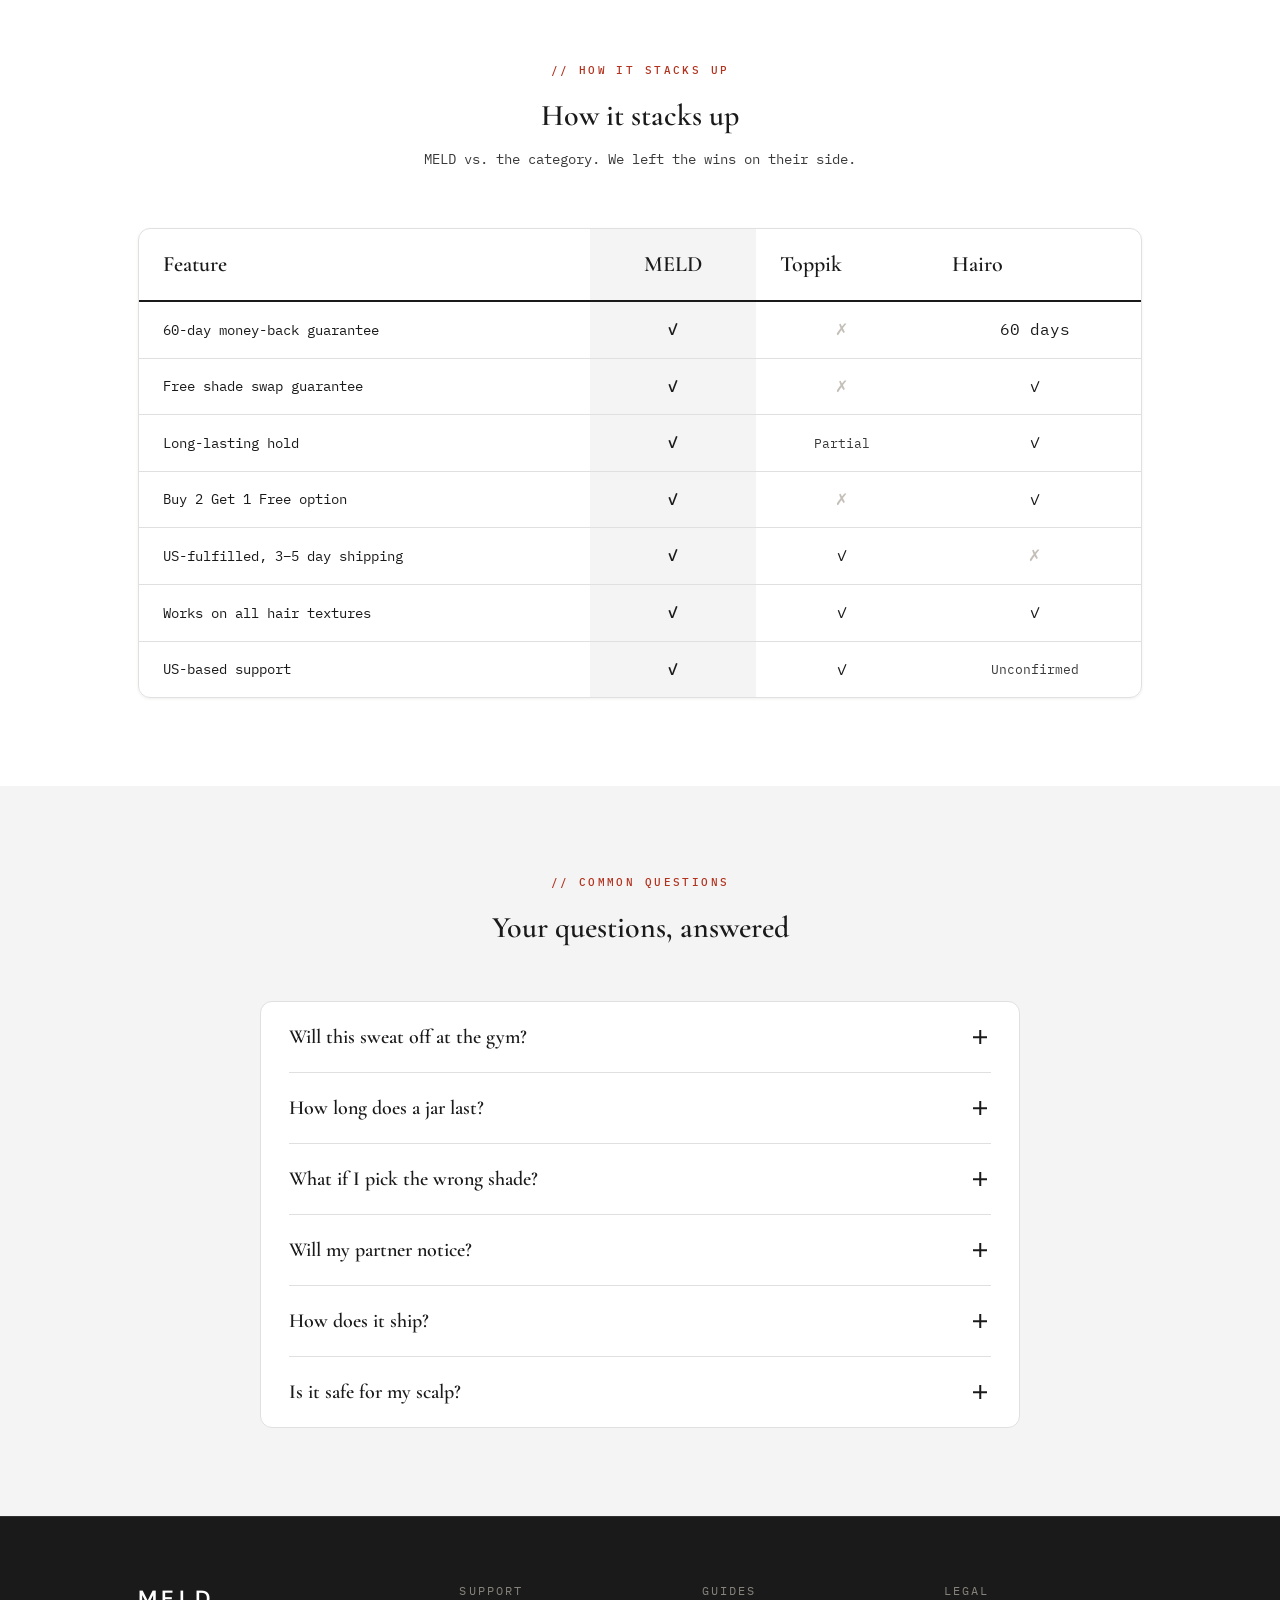
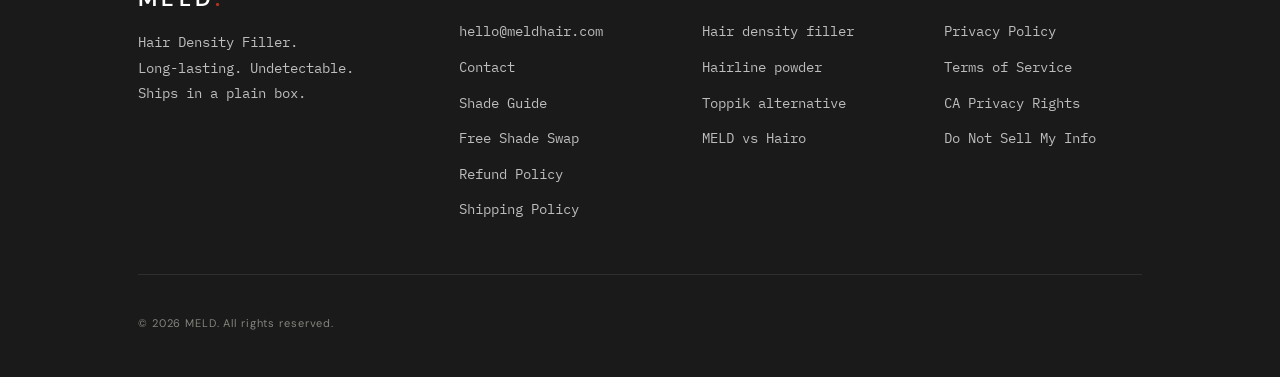
==== commit 99b96b85: "TRU-04: remove fictitious struck prices (site + Shopify) MELD never sold a jar at $39 or $117, so bo" ====
--- a/index.html
+++ b/index.html
@@ -784,12 +784,10 @@
 <span class="plan-price-row">
 <span class="plan-price">$15</span>
 <span class="plan-per">/ per jar</span>
-<span class="plan-was">$39</span>
 </span>
 <span class="plan-supply">3 Month Supply</span>
 <span class="plan-total"><strong>$46</strong> total</span>
 <span class="plan-feature">Free Shade Swap</span>
-<span class="plan-save-tag">Save 61%</span>
 </button>
 <!-- Plan B: 1 Jar. THE DEFAULT (Daniel 2026-07-14). Lowest-risk entry for a first-time
                buyer of an unknown brand, and the best use of a 500-jar test batch: $21.60
@@ -799,12 +797,10 @@
 <span class="plan-price-row">
 <span class="plan-price">$35</span>
 <span class="plan-per">/ per jar</span>
-<span class="plan-was">$39</span>
 </span>
 <span class="plan-supply">1 Month Supply</span>
 <span class="plan-total"><strong>$35</strong> total</span>
 <span class="plan-feature">Free Shade Swap</span>
-<span class="plan-save-tag">Save 10%</span>
 </button>
 </div>
 <p class="plan-spec">Net weight: <strong>4g / 0.14oz</strong> per jar.</p>
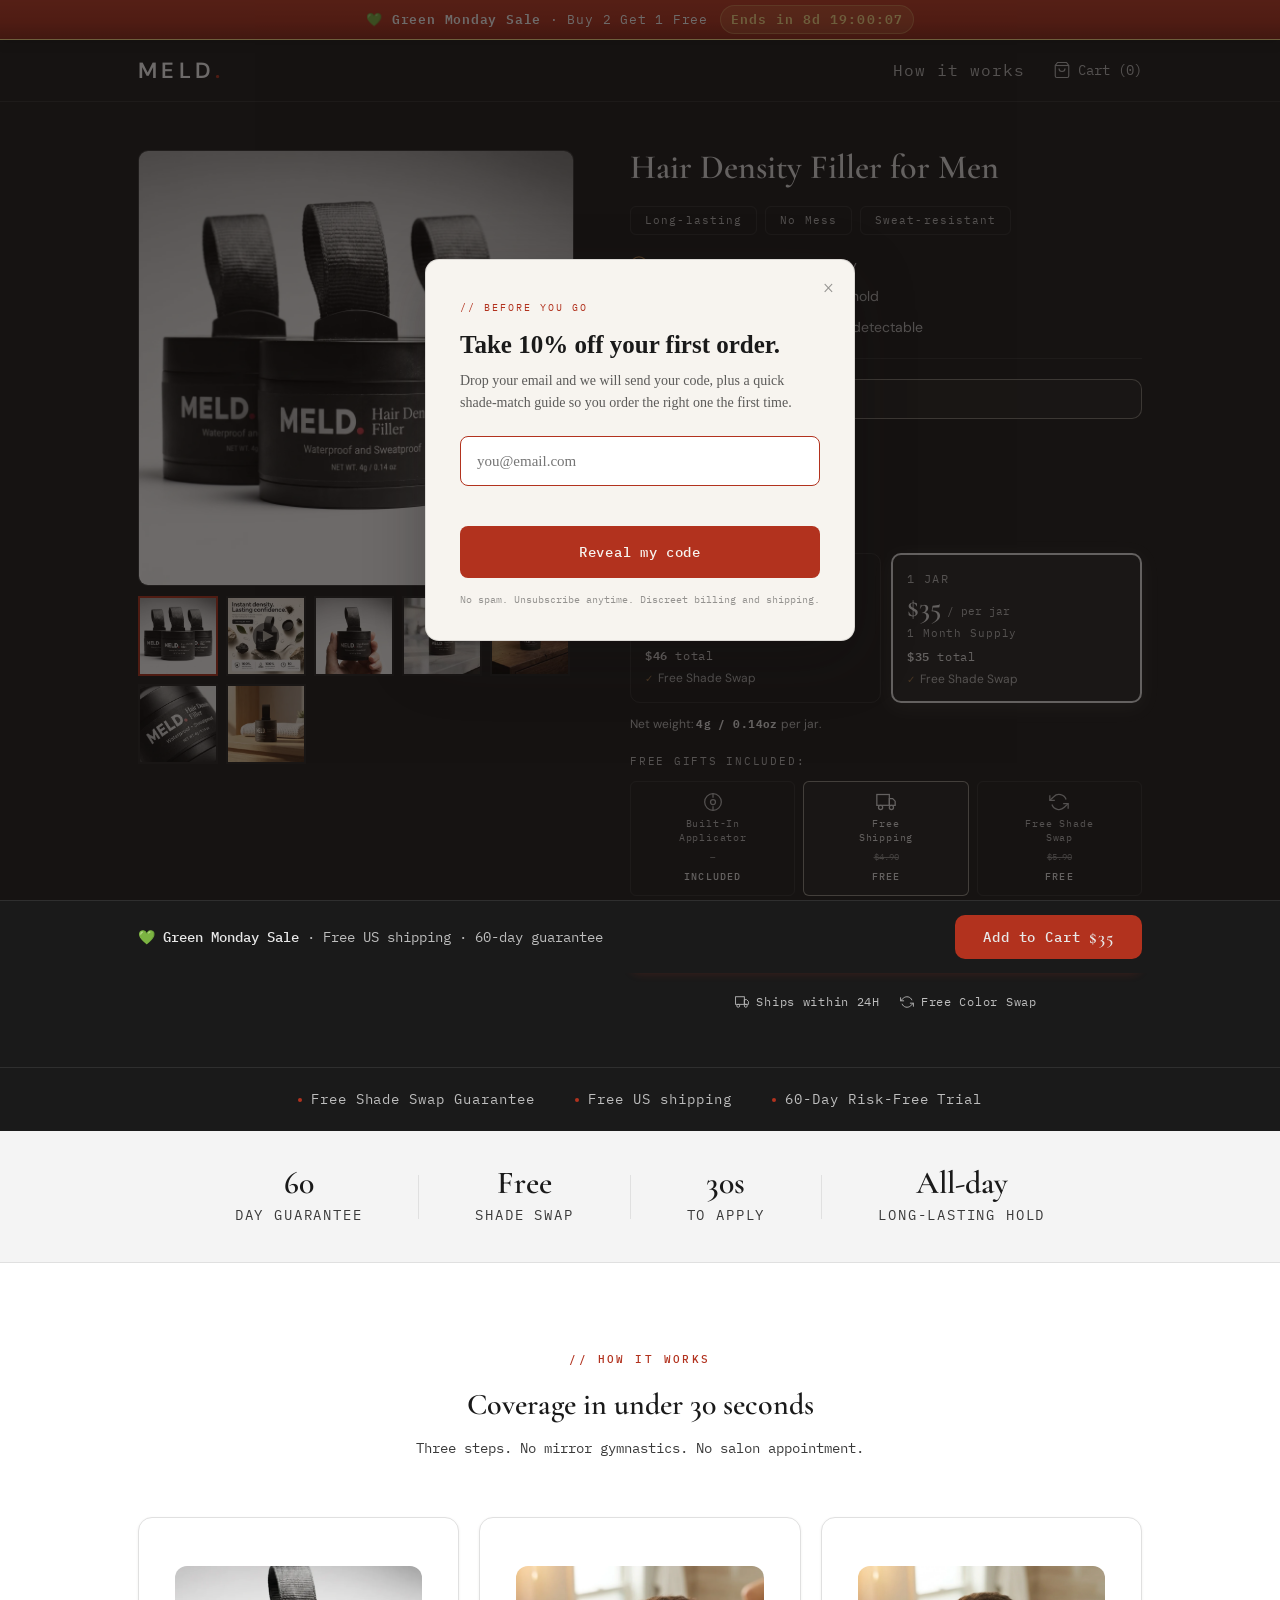
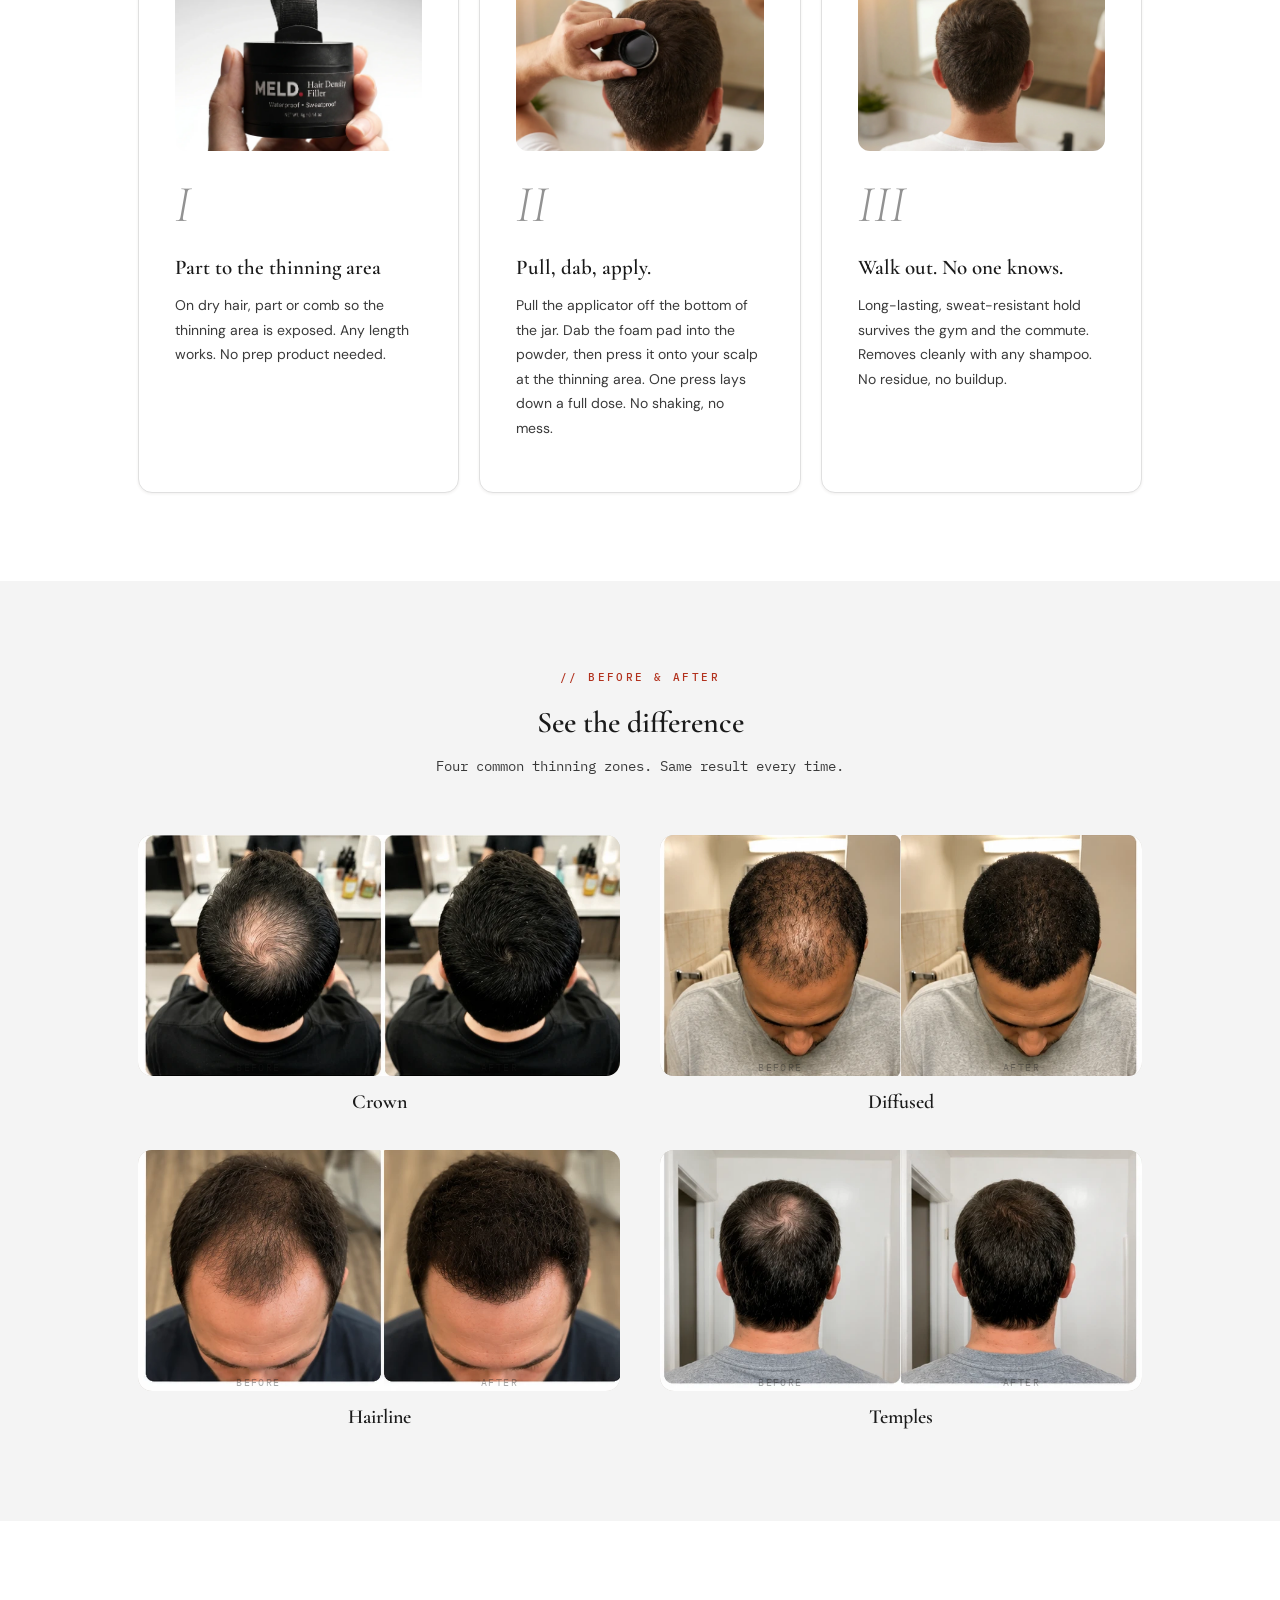
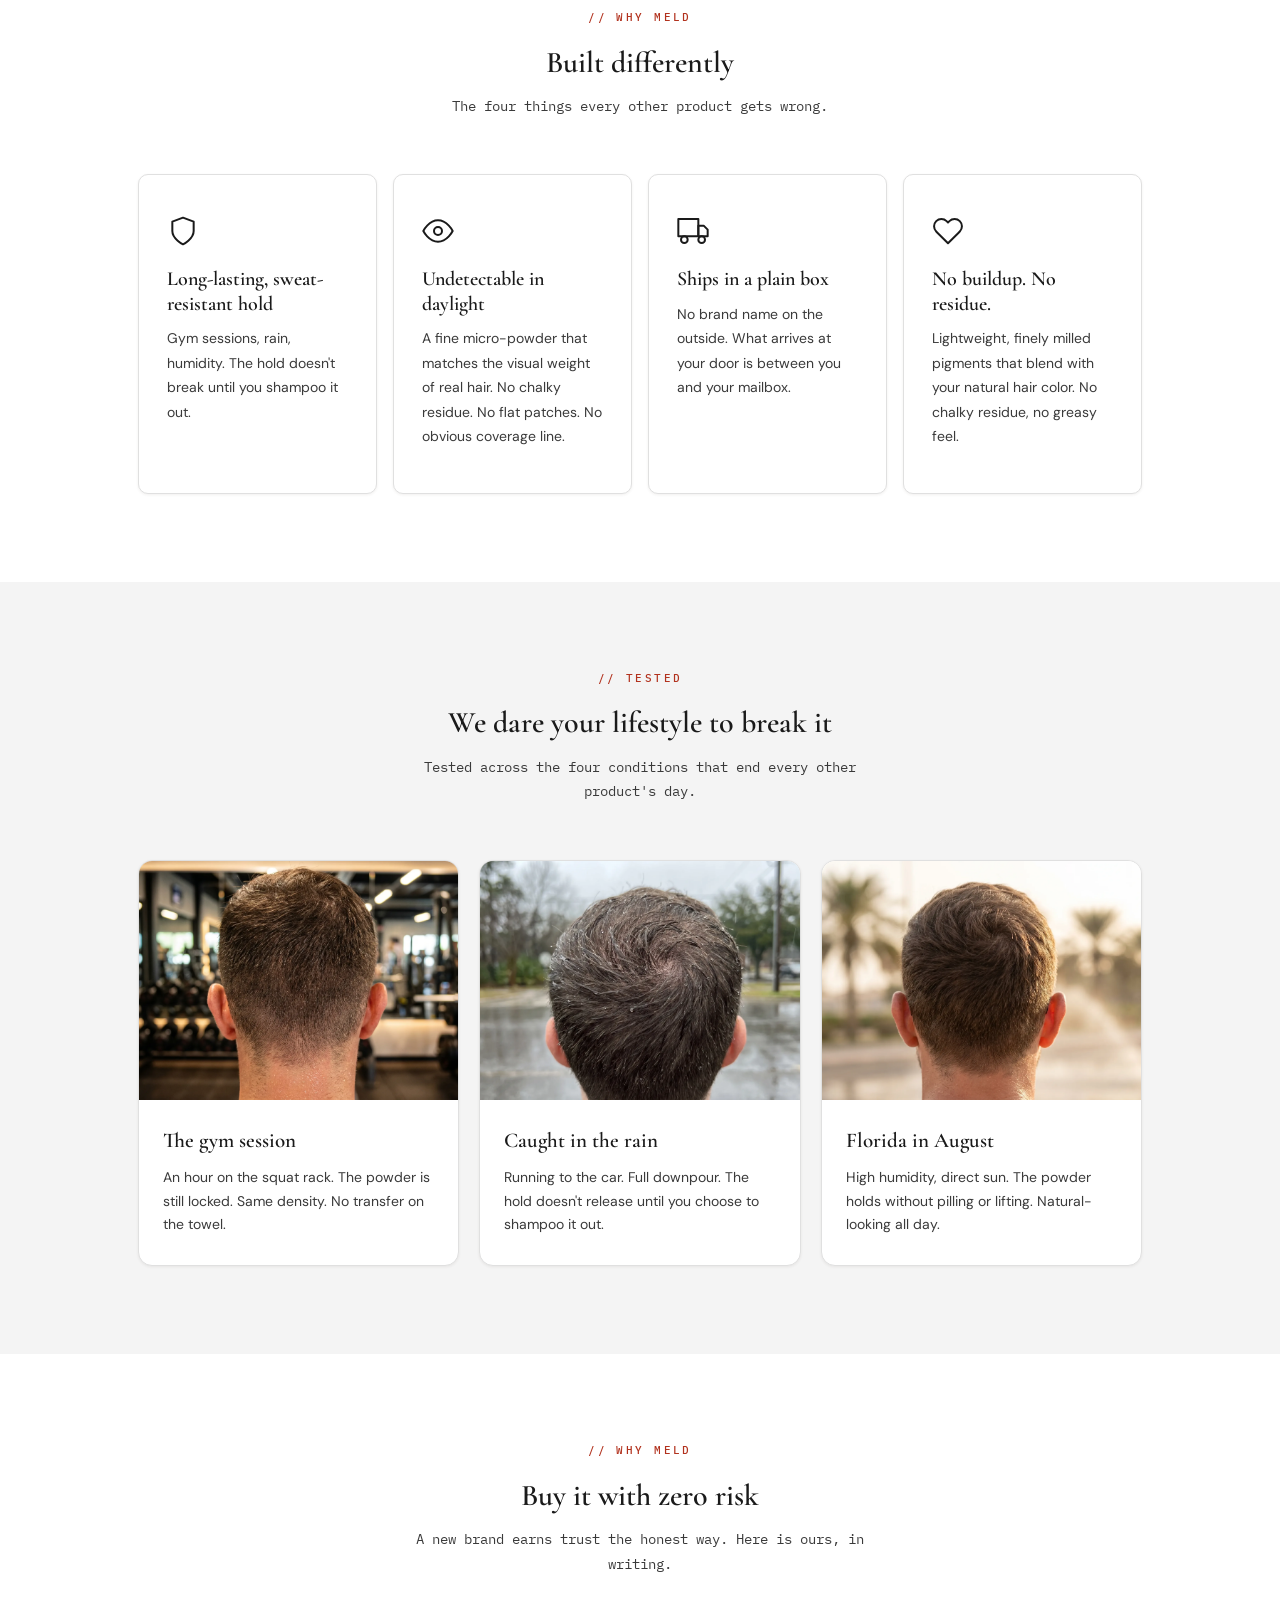
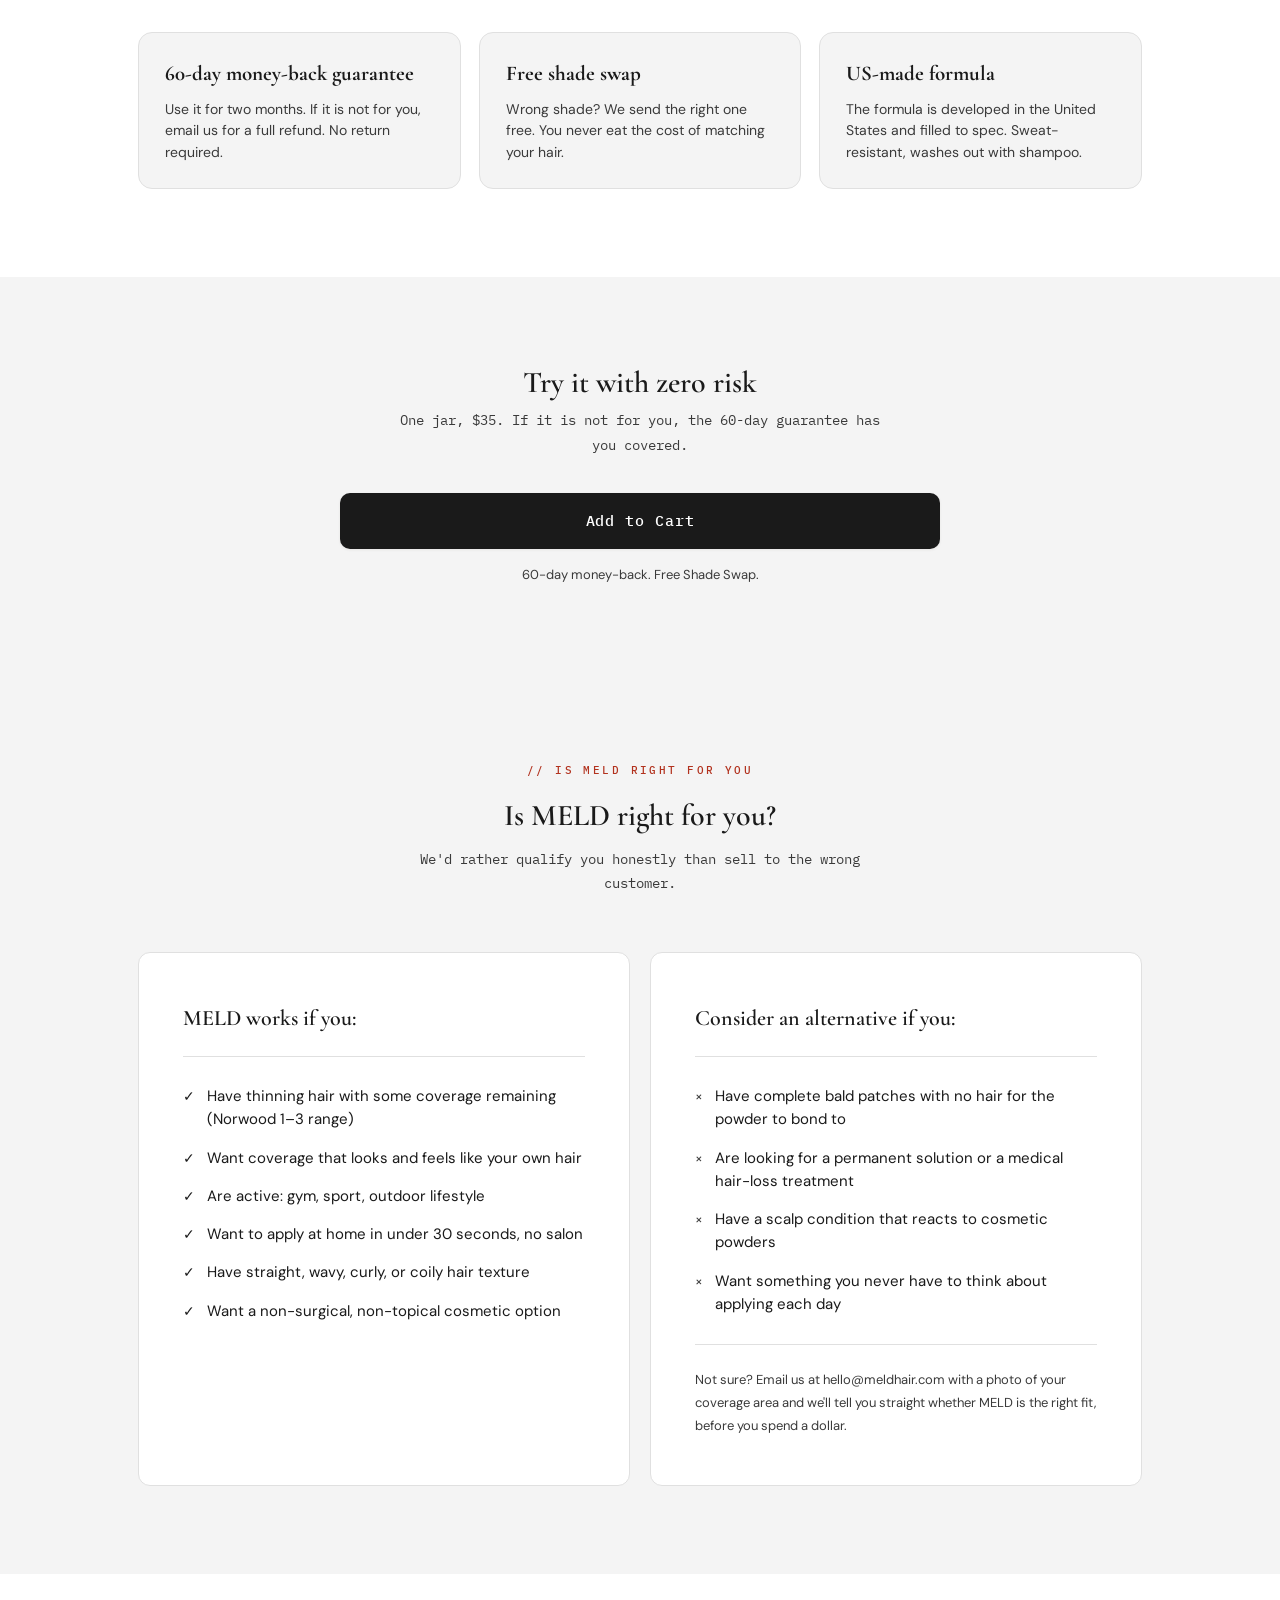
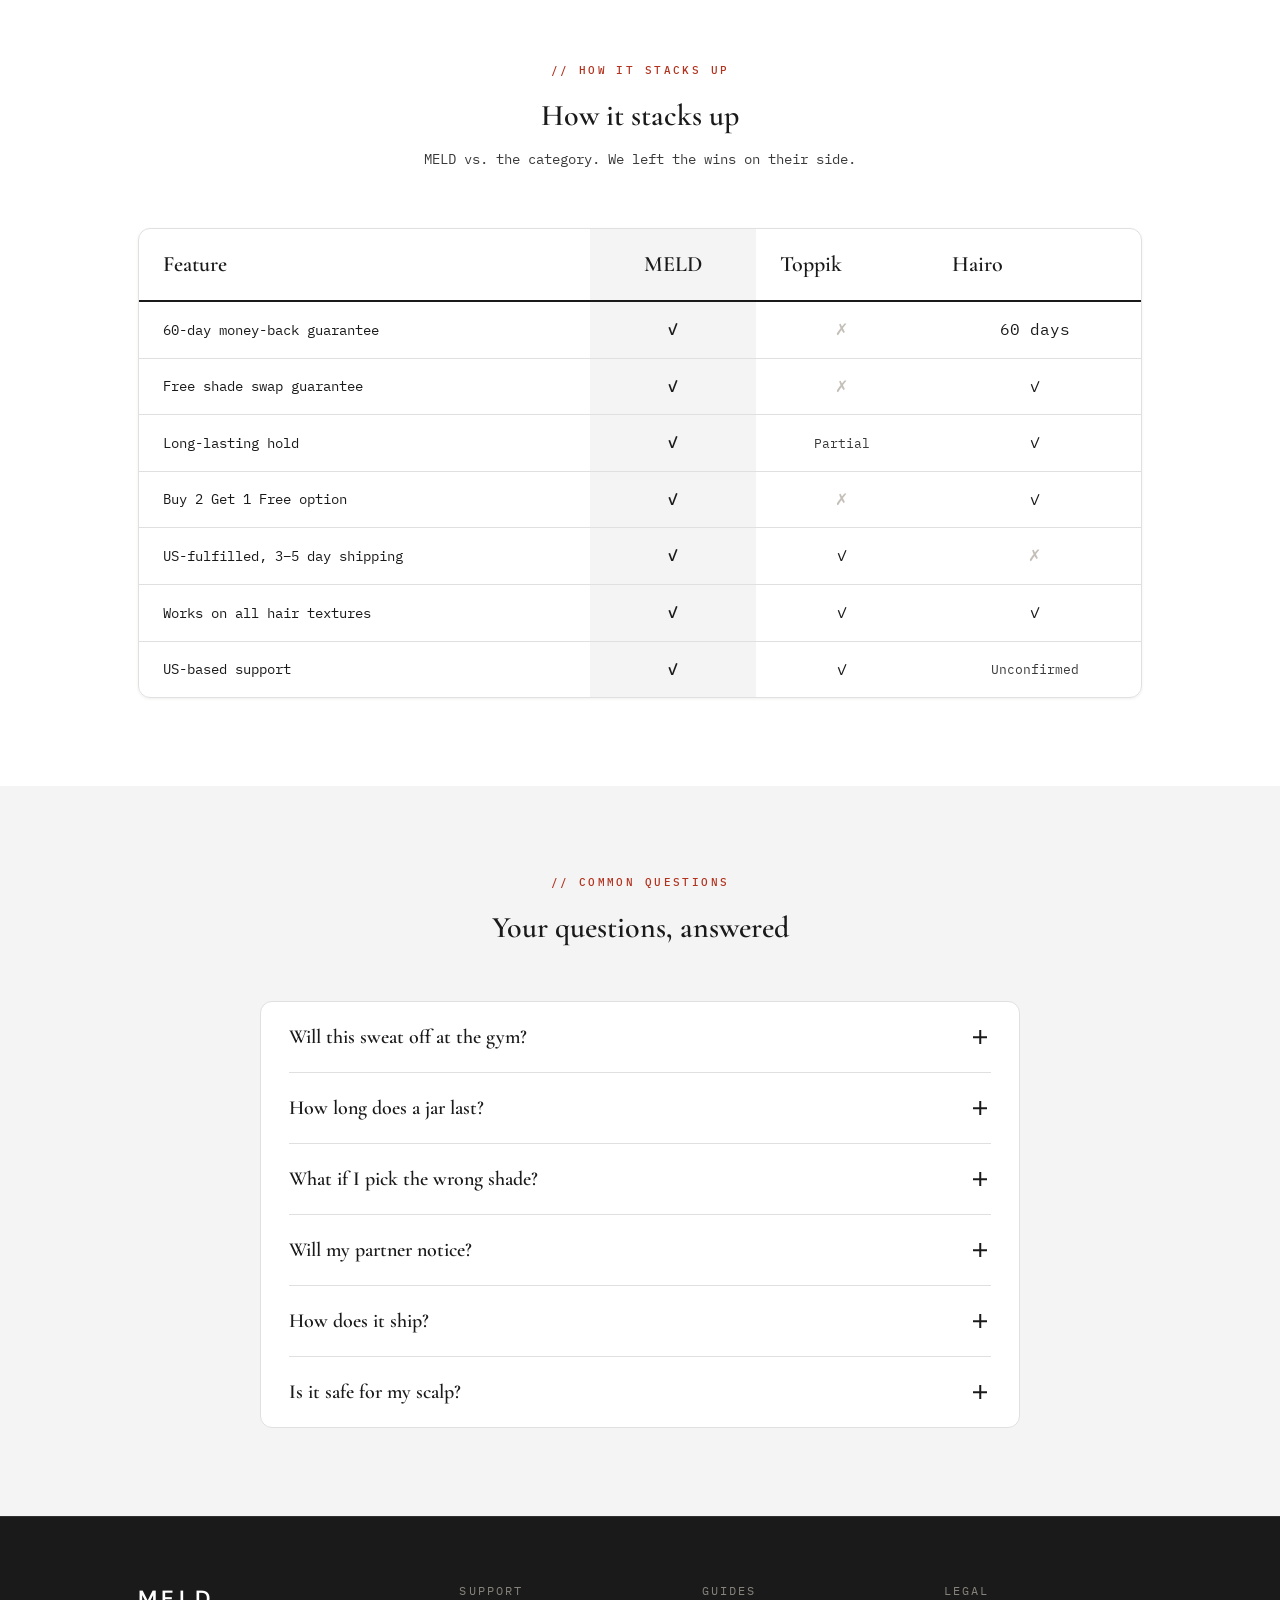
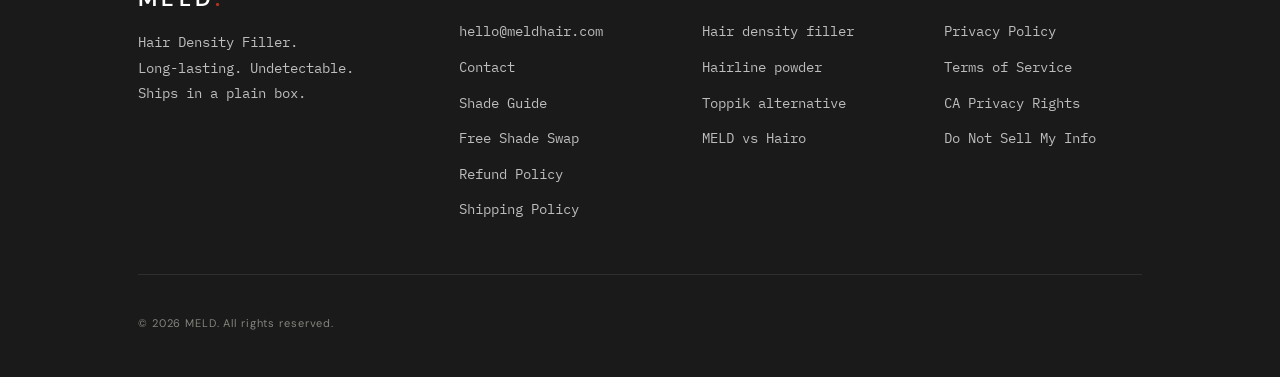
==== commit 0874cccb: "Phase 21: repoint B2G1 storefront to fixed-bundle variants Bundle is now a separate componentized pr" ====
--- a/index.html
+++ b/index.html
@@ -1586,10 +1586,10 @@
   var SHOP_DOMAIN = 'shop.meldhair.com';
   var VARIANT_MAP = {
     a: {
-      'Black':       '53739435065712',
-      'Dark Brown':  '53739435098480',
-      'Light Brown': '53739435131248',
-      'Blonde':      '53739435164016'
+      'Black':       '54044216263024',
+      'Dark Brown':  '54044216295792',
+      'Light Brown': '54044216328560',
+      'Blonde':      '54044216361328'
     },
     b: {
       'Black':       '53739434803568',
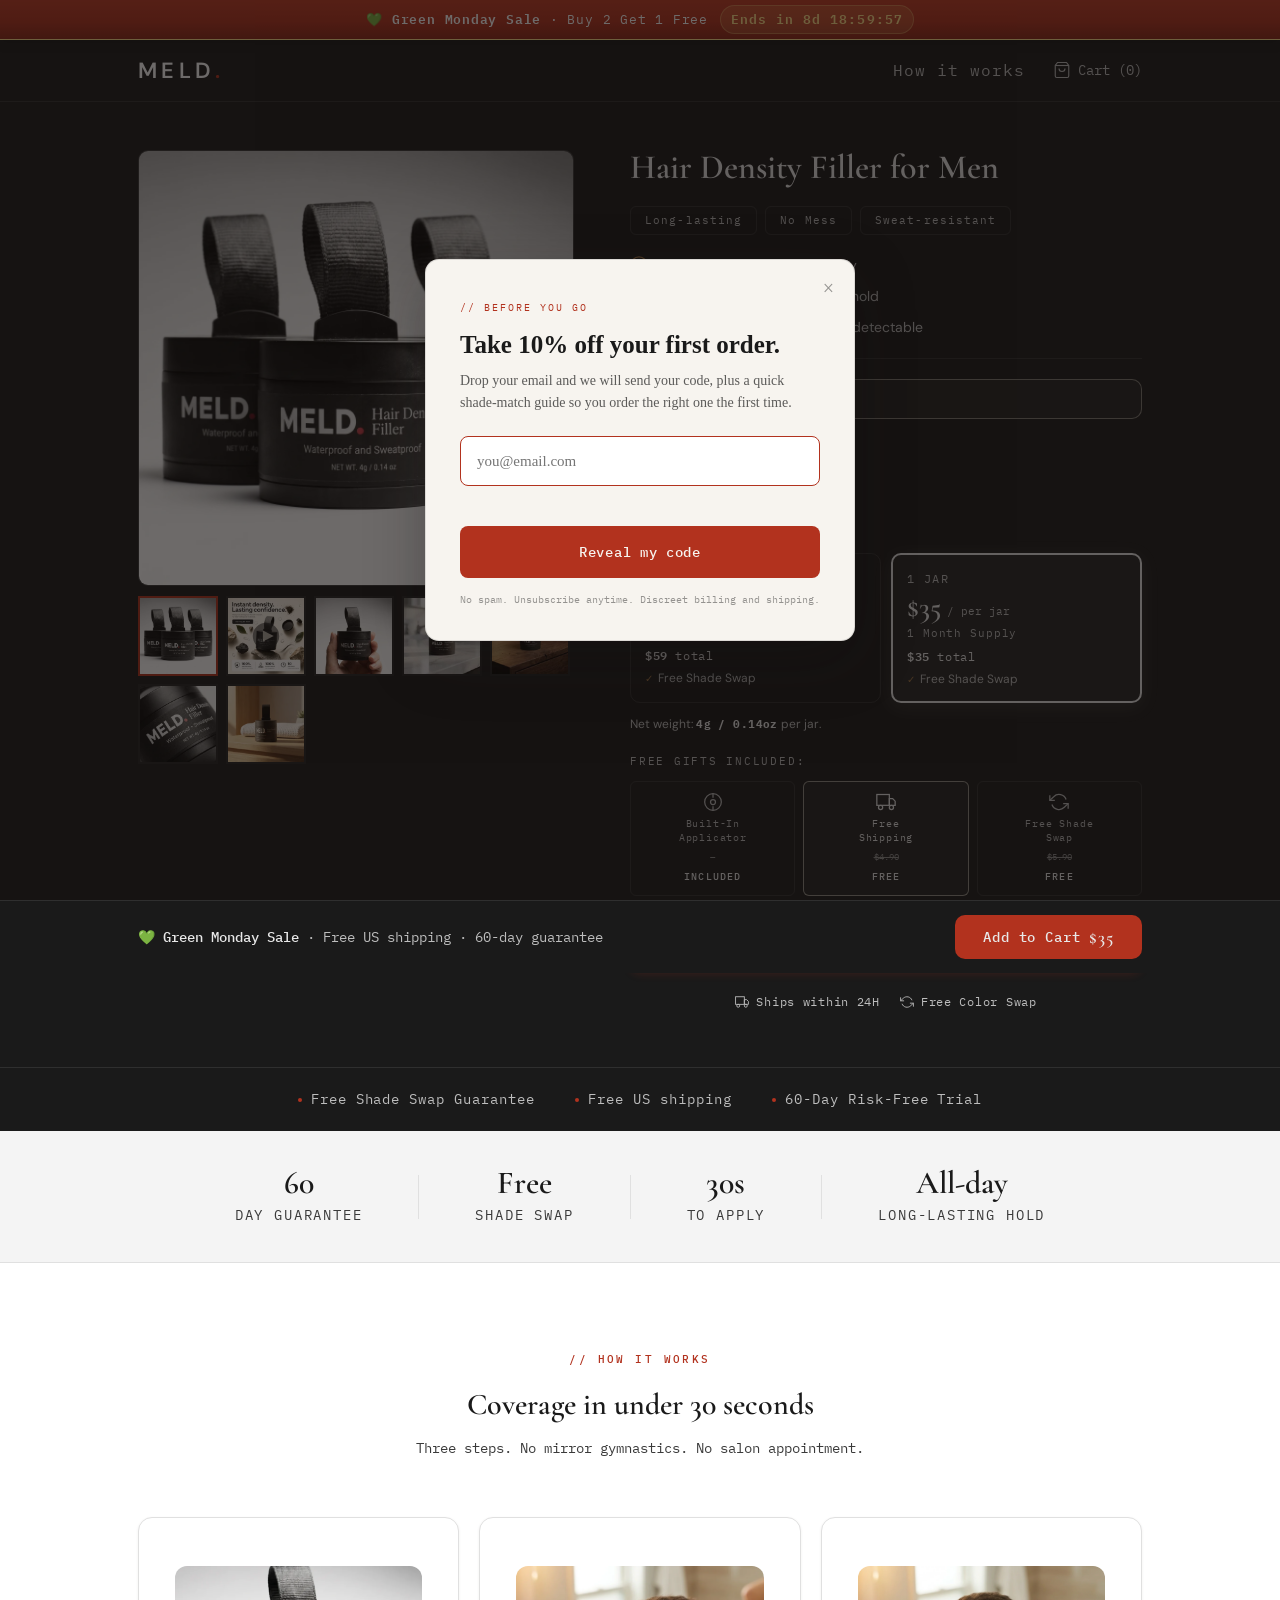
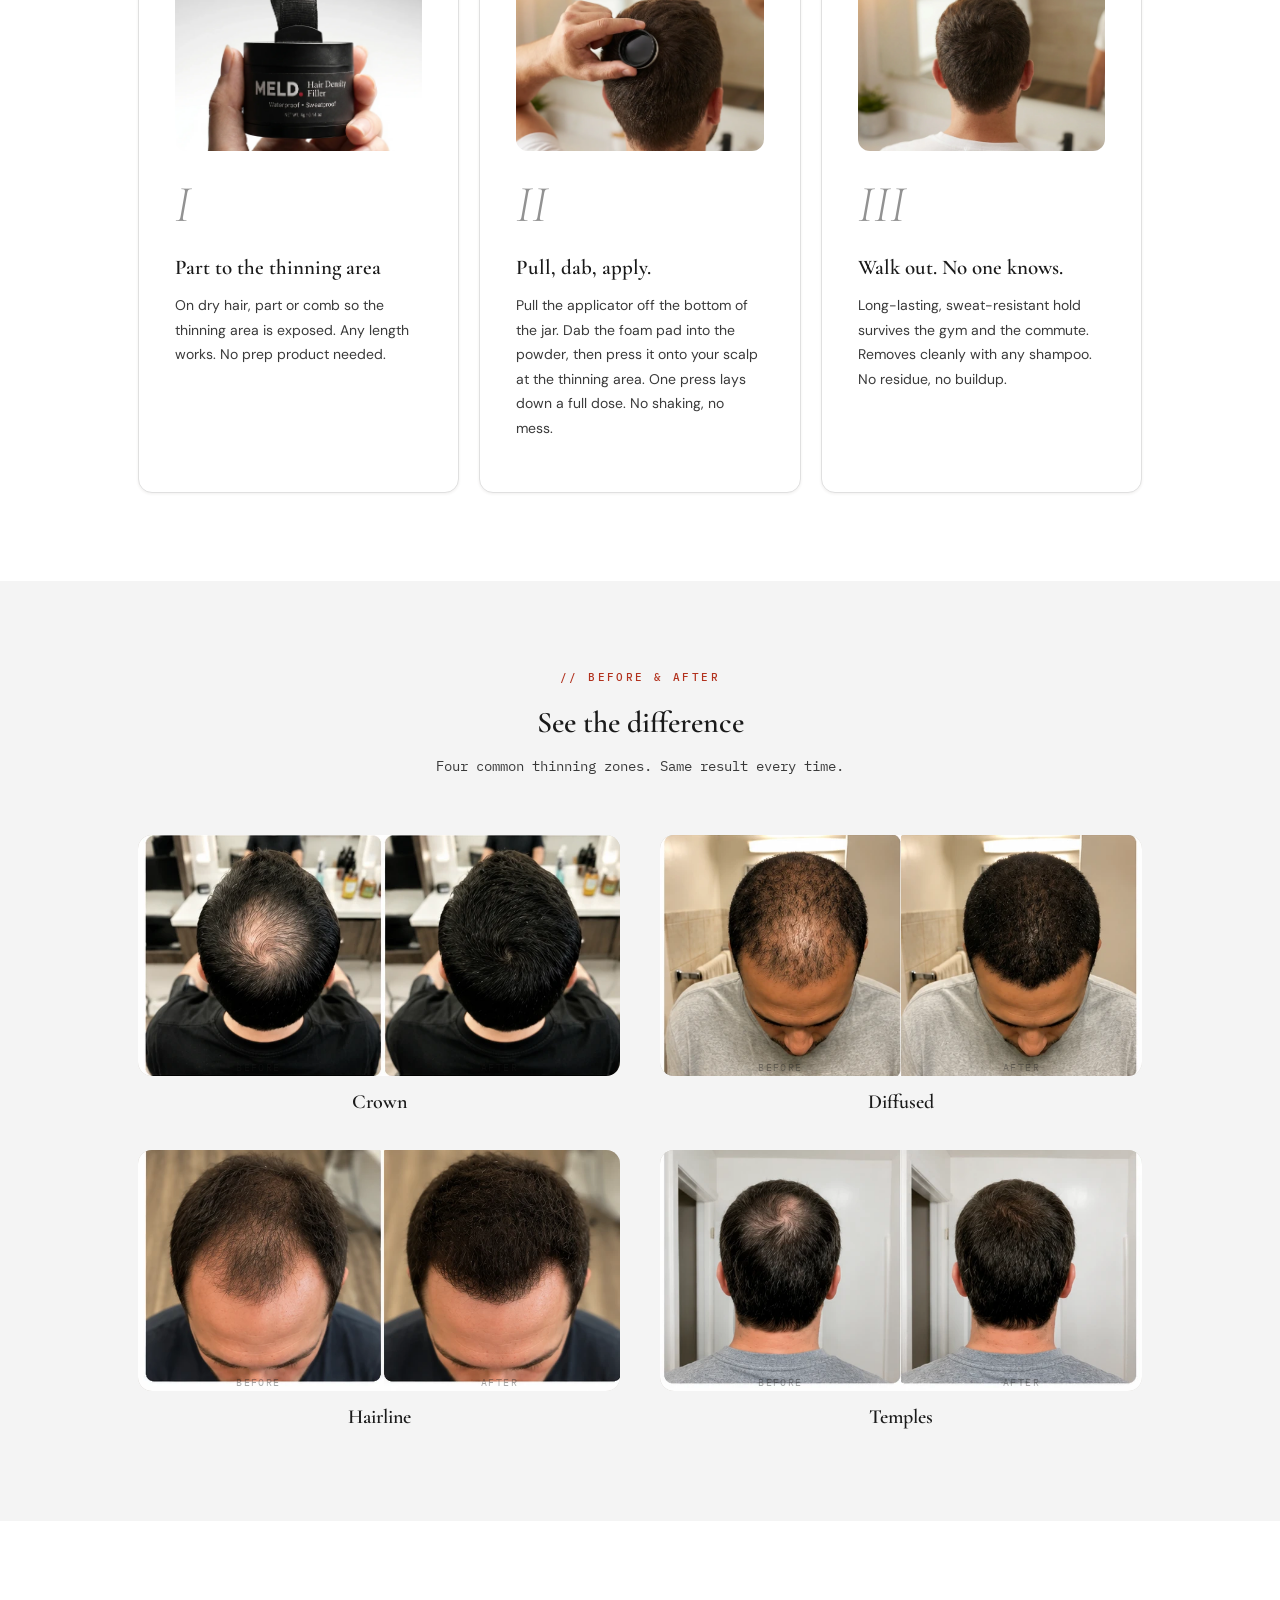
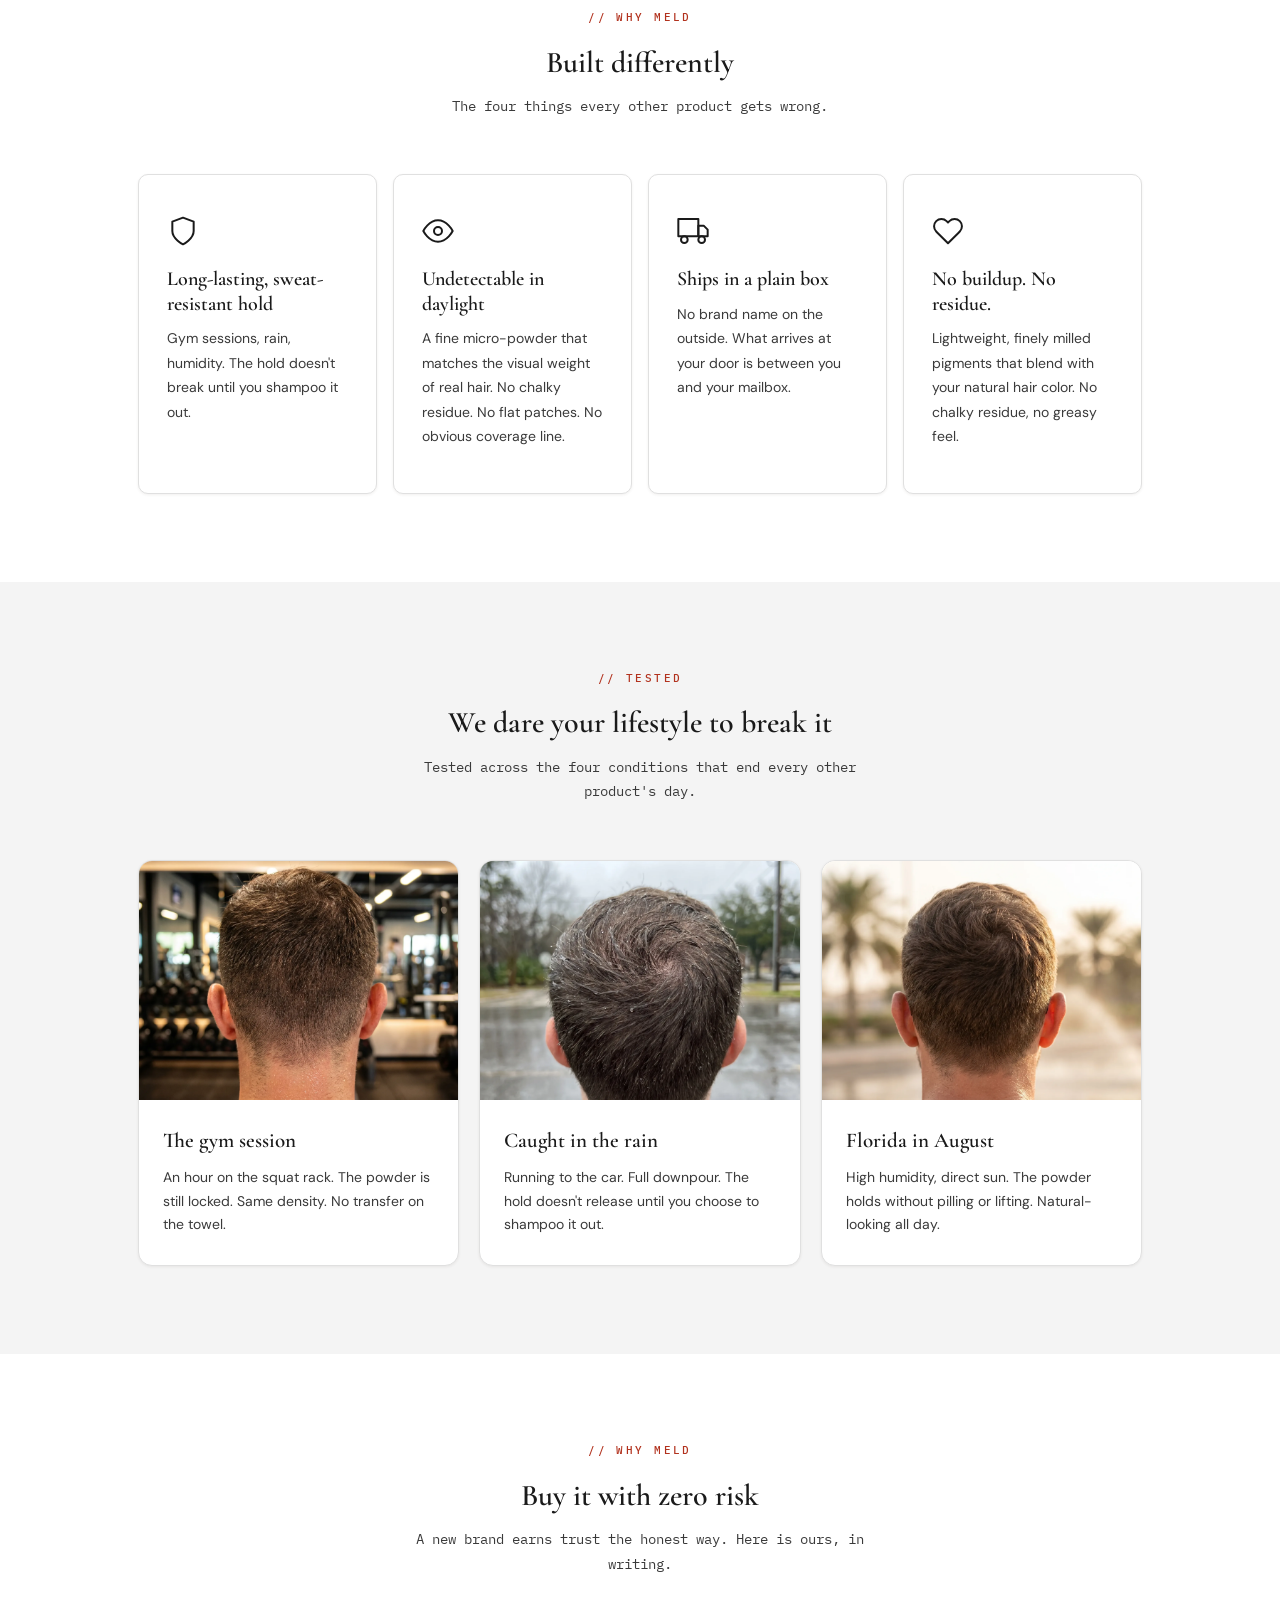
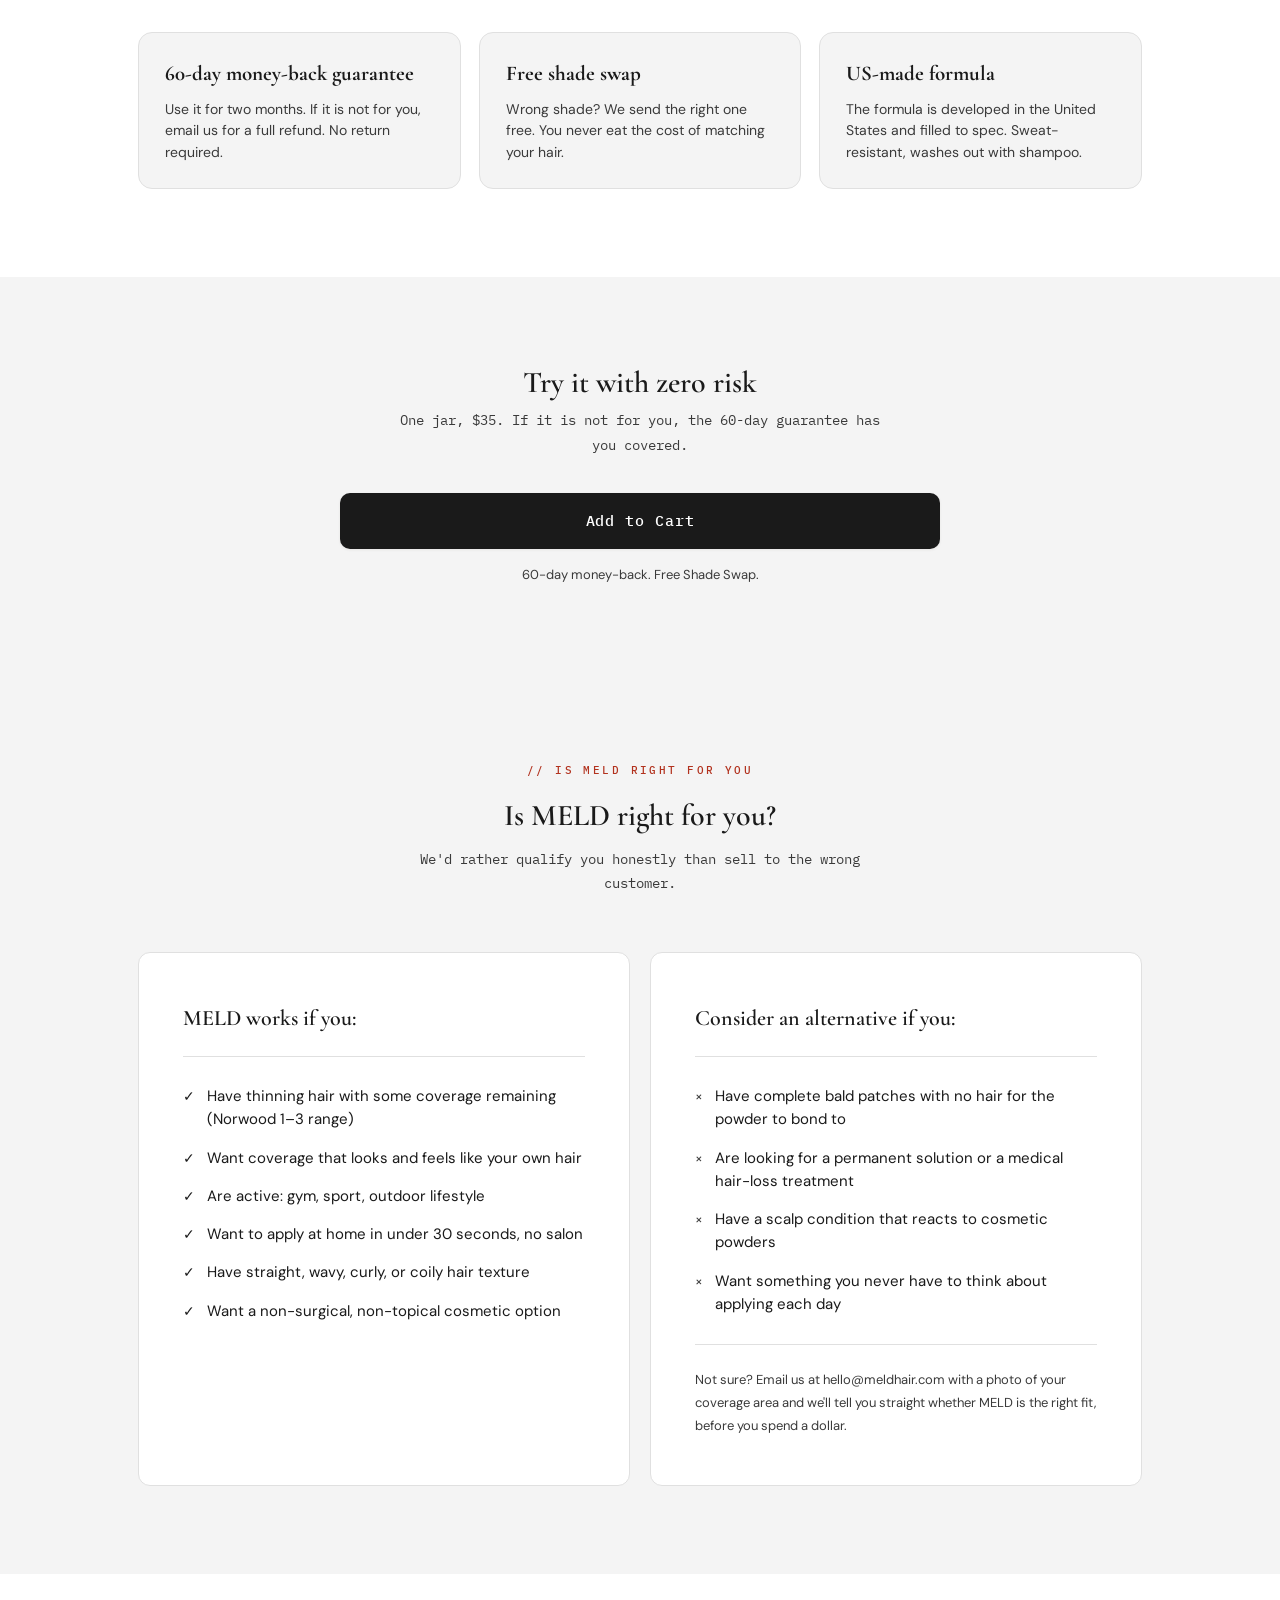
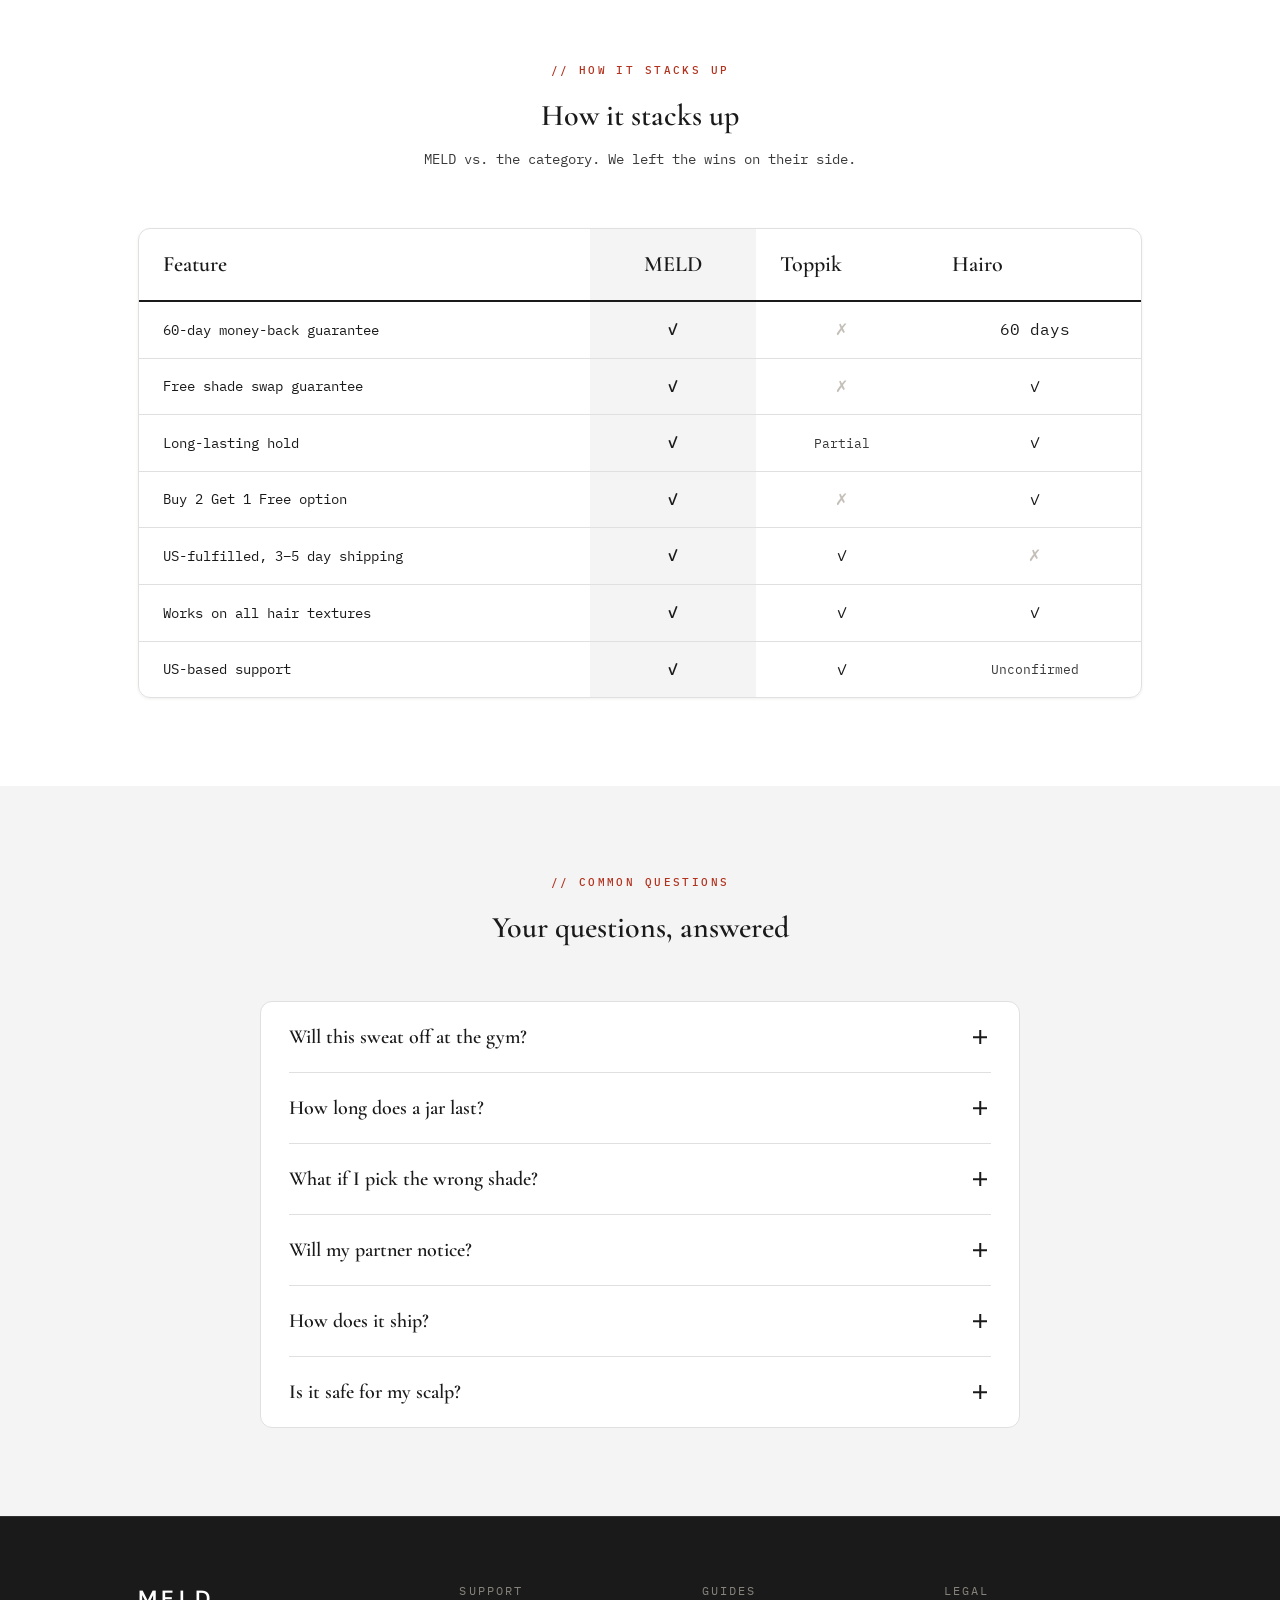
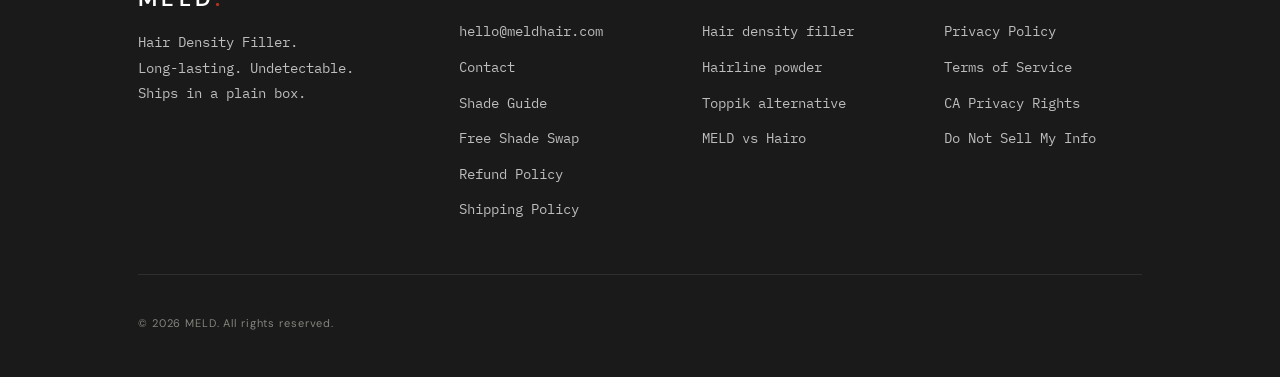
==== commit 21d8c8f8: "Reprice 3-jar B2G1 bundle: $46 -> $59 Shopify: 4 bundle variants (15185853677936) set to 59.00. Veri" ====
--- a/index.html
+++ b/index.html
@@ -591,7 +591,7 @@
         "@type": "Offer",
         "name": "Buy 2 Get 1 Free (3 Month Supply)",
         "sku": "MELD-HDF-3J",
-        "price": "46.00",
+        "price": "59.00",
         "priceCurrency": "USD",
         "priceValidUntil": "2026-12-31",
         "availability": "https://schema.org/InStock",
@@ -782,11 +782,11 @@
 <button aria-pressed="false" class="plan-btn" data-plan="a" id="planA">
 <span class="plan-name">Buy 2 Get 1 Free</span>
 <span class="plan-price-row">
-<span class="plan-price">$15</span>
+<span class="plan-price">$19.67</span>
 <span class="plan-per">/ per jar</span>
 </span>
 <span class="plan-supply">3 Month Supply</span>
-<span class="plan-total"><strong>$46</strong> total</span>
+<span class="plan-total"><strong>$59</strong> total</span>
 <span class="plan-feature">Free Shade Swap</span>
 </button>
 <!-- Plan B: 1 Jar. THE DEFAULT (Daniel 2026-07-14). Lowest-risk entry for a first-time
@@ -838,7 +838,7 @@
 <button class="buybox-cta" id="ctaBtn">
 <span id="ctaLabel">Add to Cart · Black</span>
 <span class="buybox-cta-sep">|</span>
-<span class="buybox-cta-price" id="ctaPrice">$46</span>
+<span class="buybox-cta-price" id="ctaPrice">$59</span>
 </button>
 <!-- Trust line -->
 <div aria-label="Shipping and guarantee" class="buybox-trust-line">
@@ -1434,7 +1434,7 @@
   /* --- Plan selector --- */
   var ctaPrice = document.getElementById('ctaPrice');
   var ctaWas   = document.getElementById('ctaWas');
-  var planData = { a: { price: '$46', was: '' }, b: { price: '$35', was: '' } };
+  var planData = { a: { price: '$59', was: '' }, b: { price: '$35', was: '' } };
 
   document.querySelectorAll('.plan-btn').forEach(function(btn) {
     btn.addEventListener('click', function() {
@@ -1616,7 +1616,7 @@
     currentShade: currentShade,
     image: '/images/pack-2-angle.webp',
     plans: {
-      a: { label: 'Buy 2, Get 1 Free — 3 jars', price: 46, jars: 3 },
+      a: { label: 'Buy 2, Get 1 Free — 3 jars', price: 59, jars: 3 },
       b: { label: '1 Jar', price: 35, jars: 1 }
     }
   };
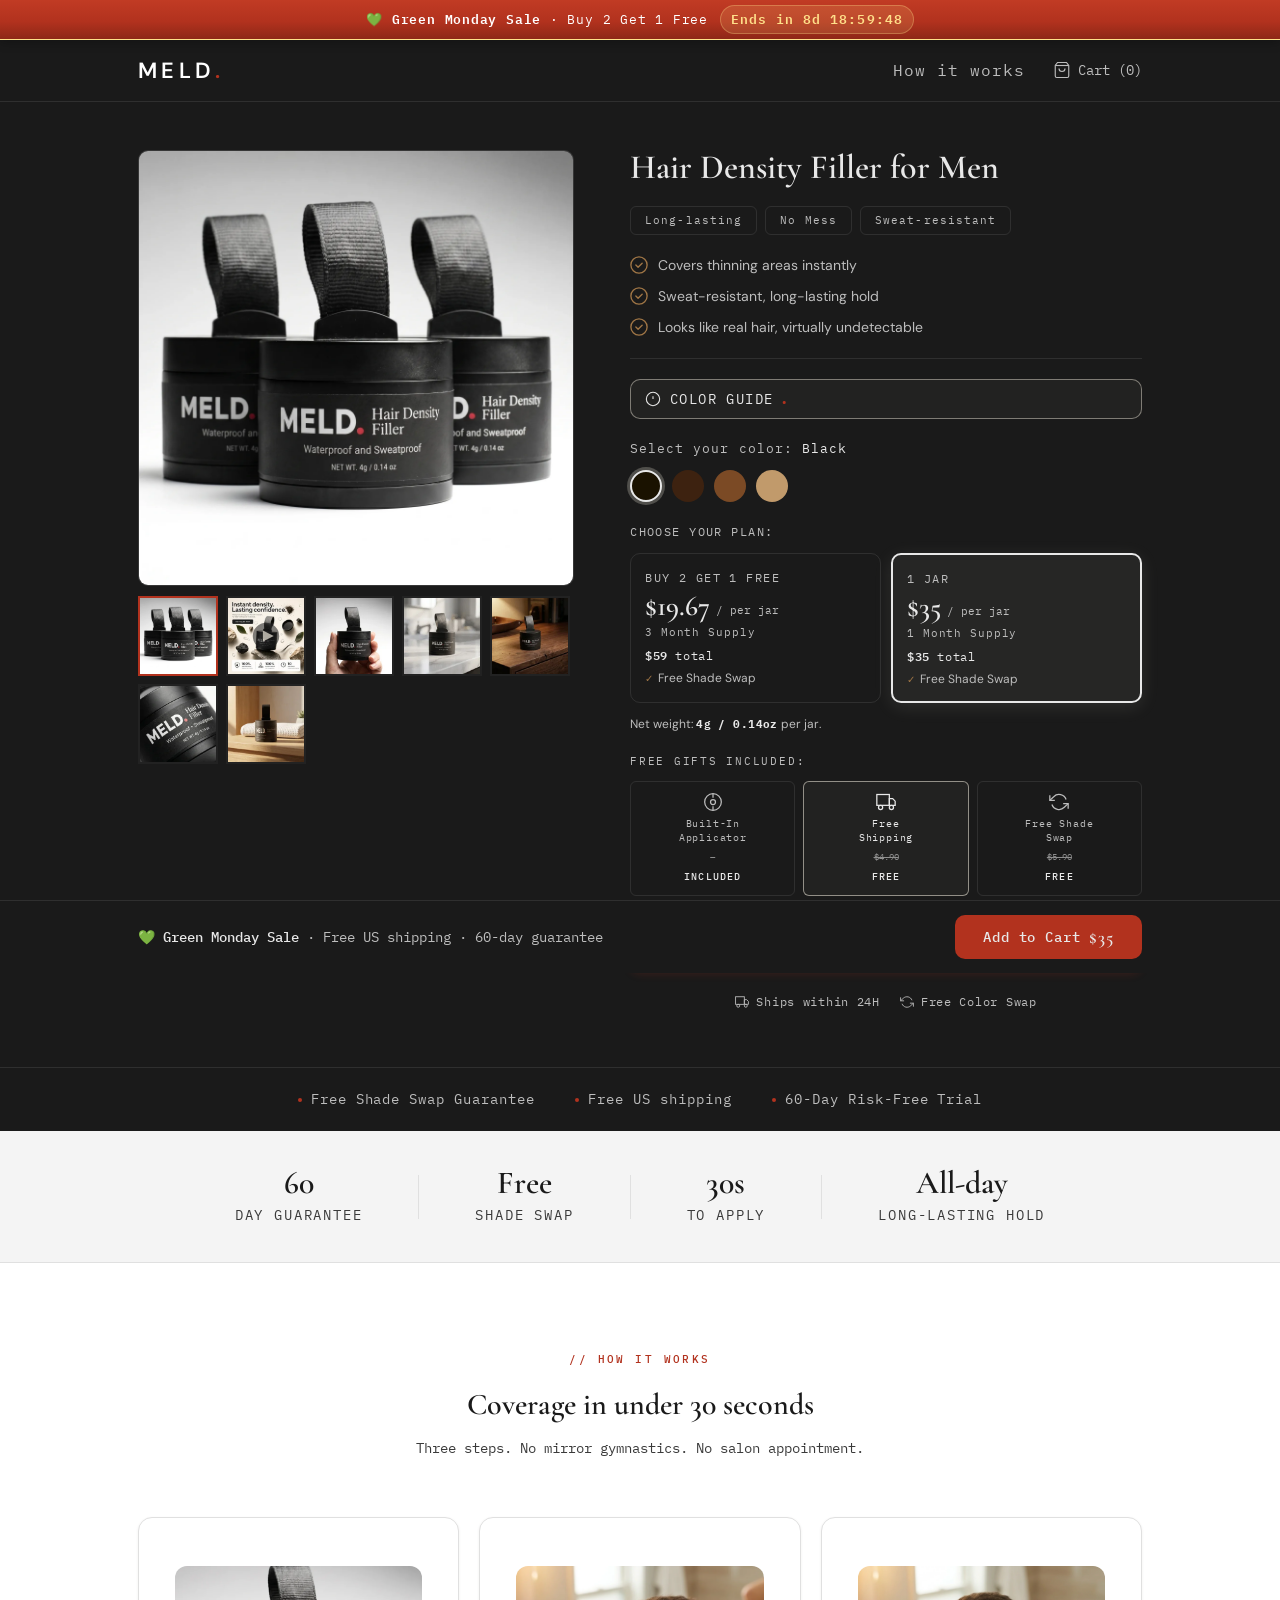
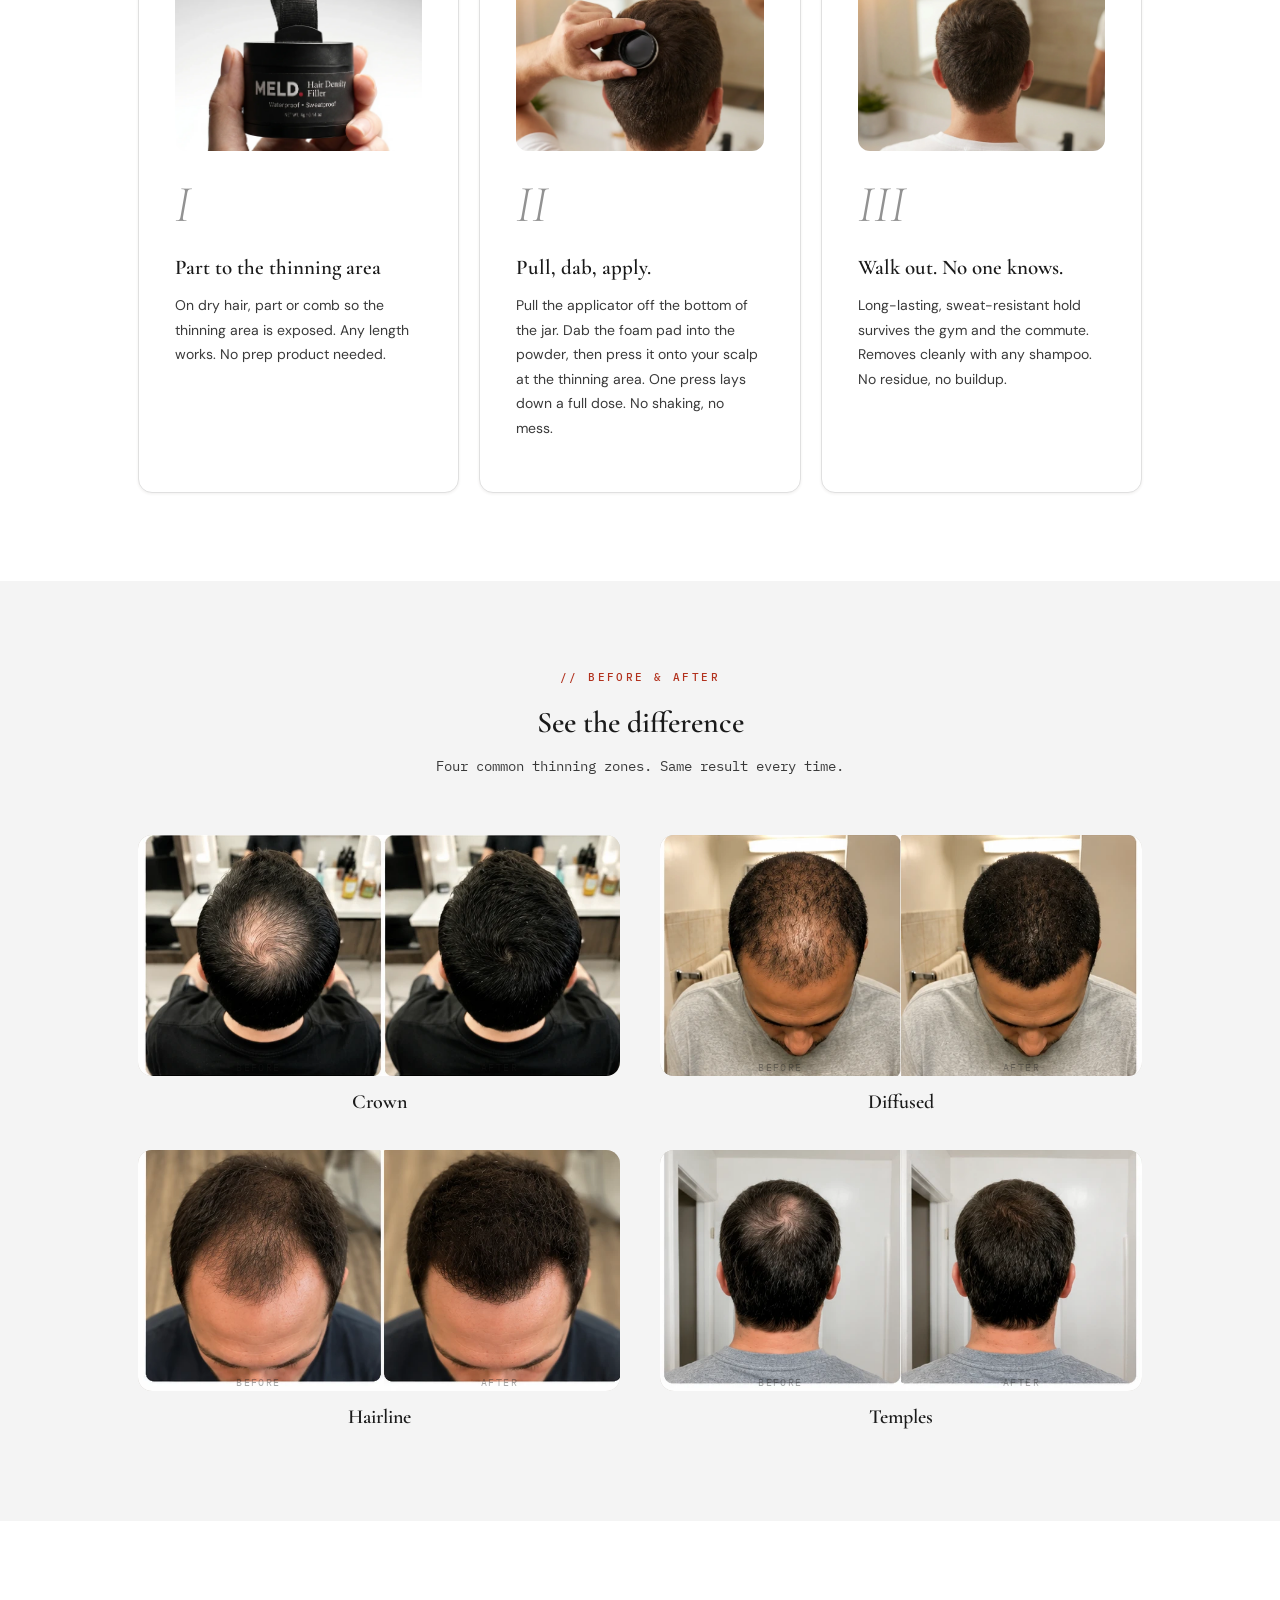
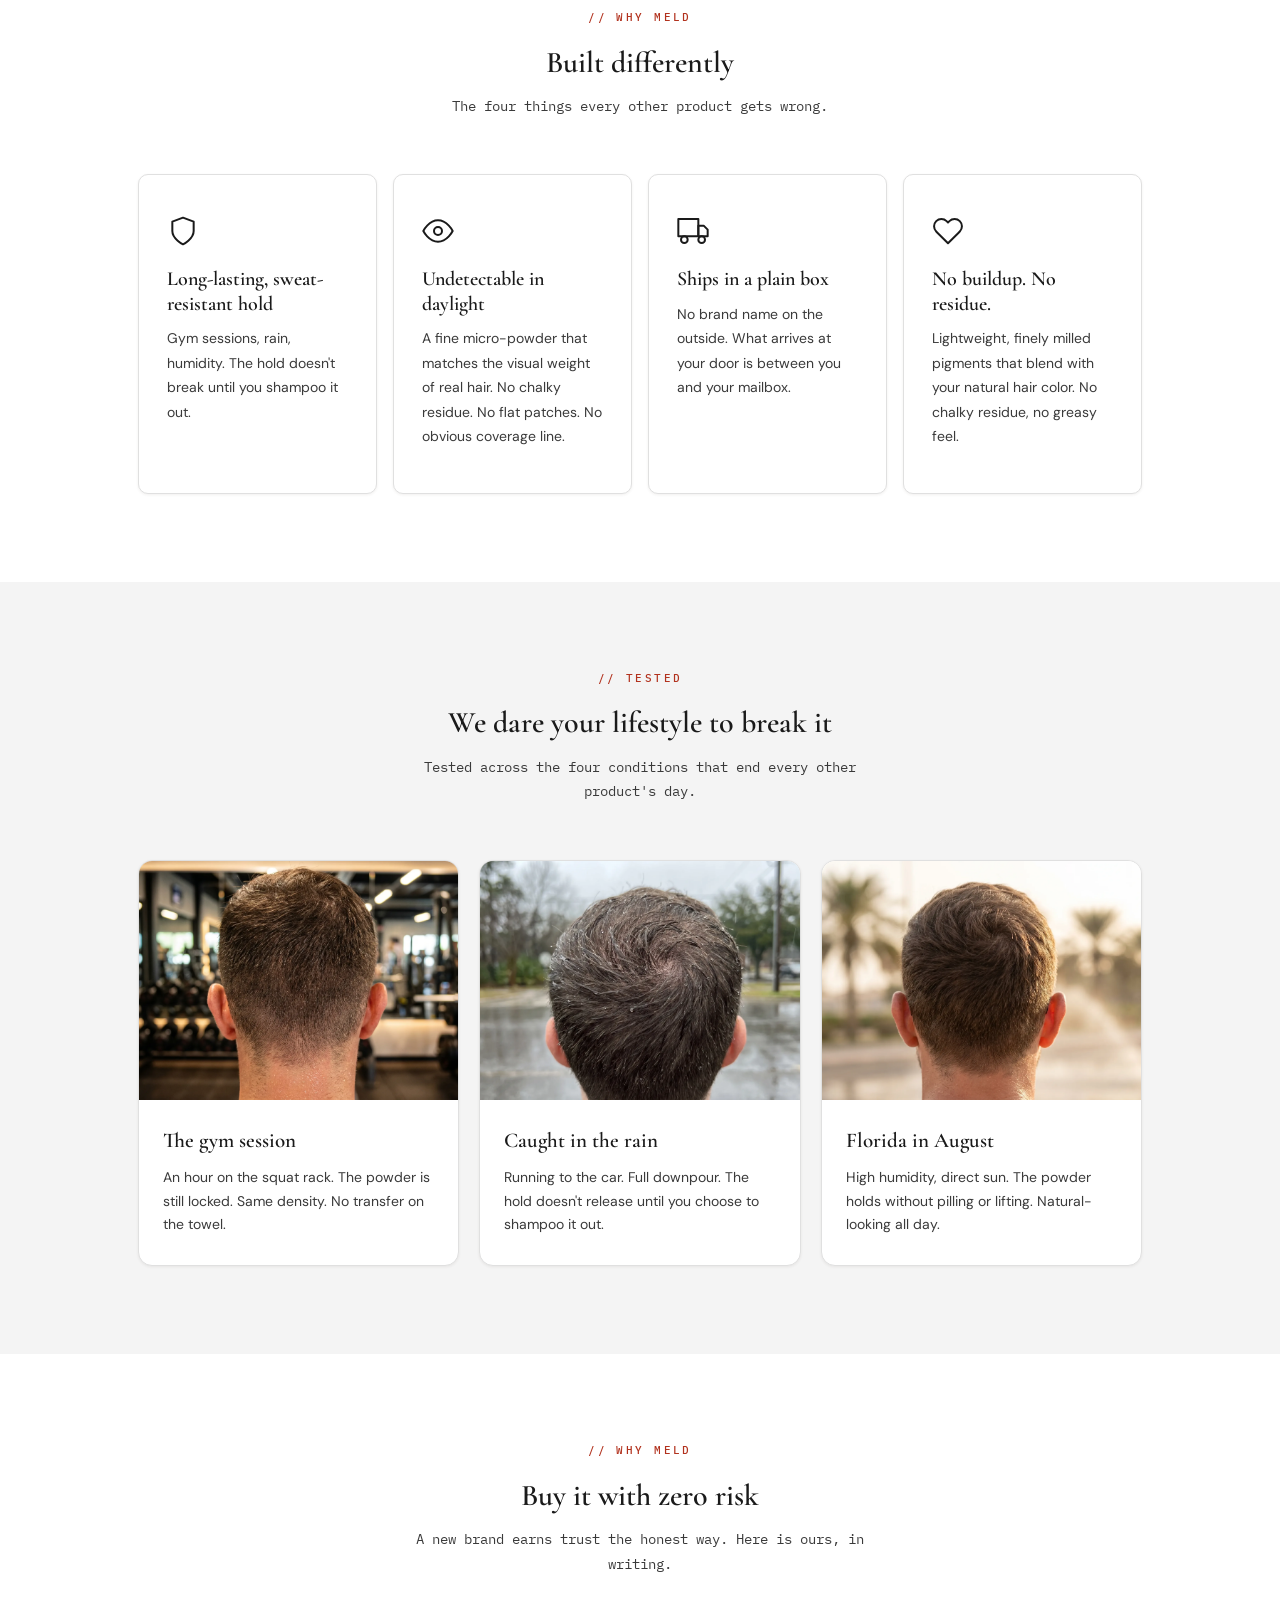
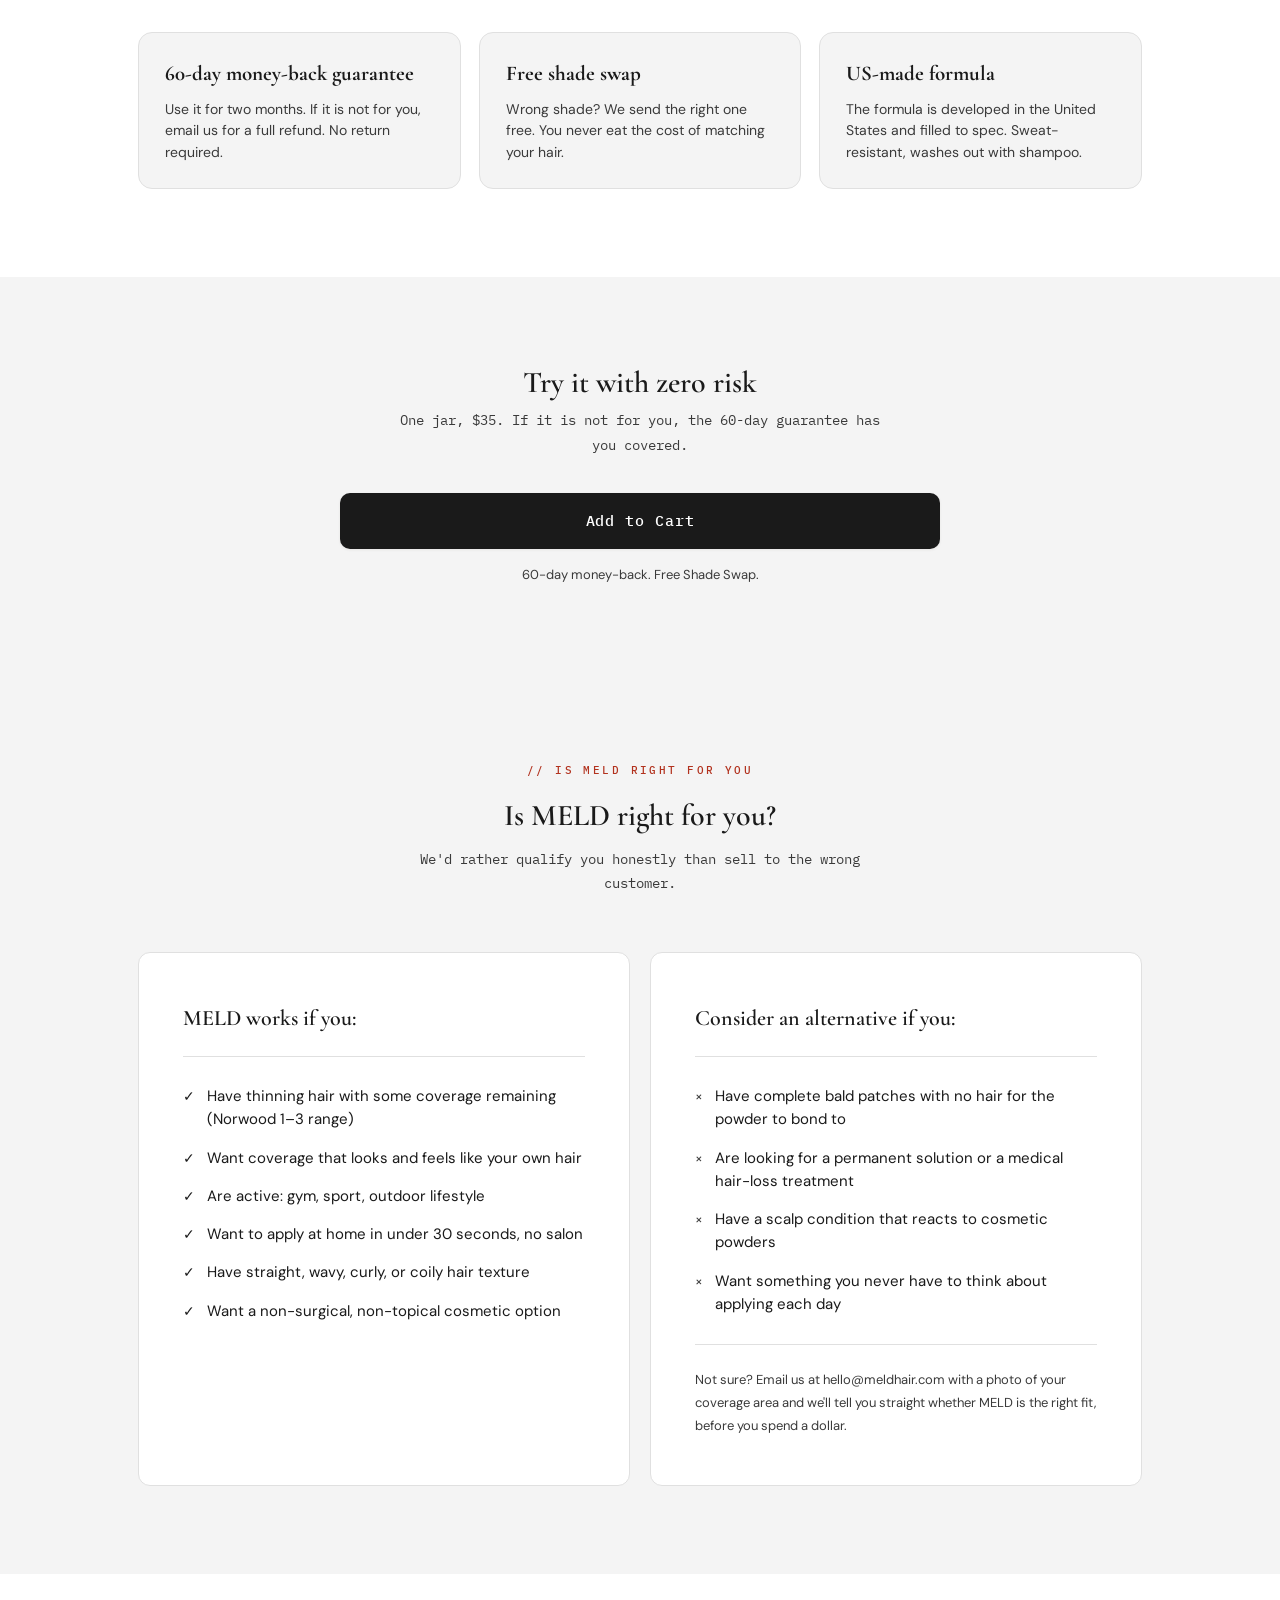
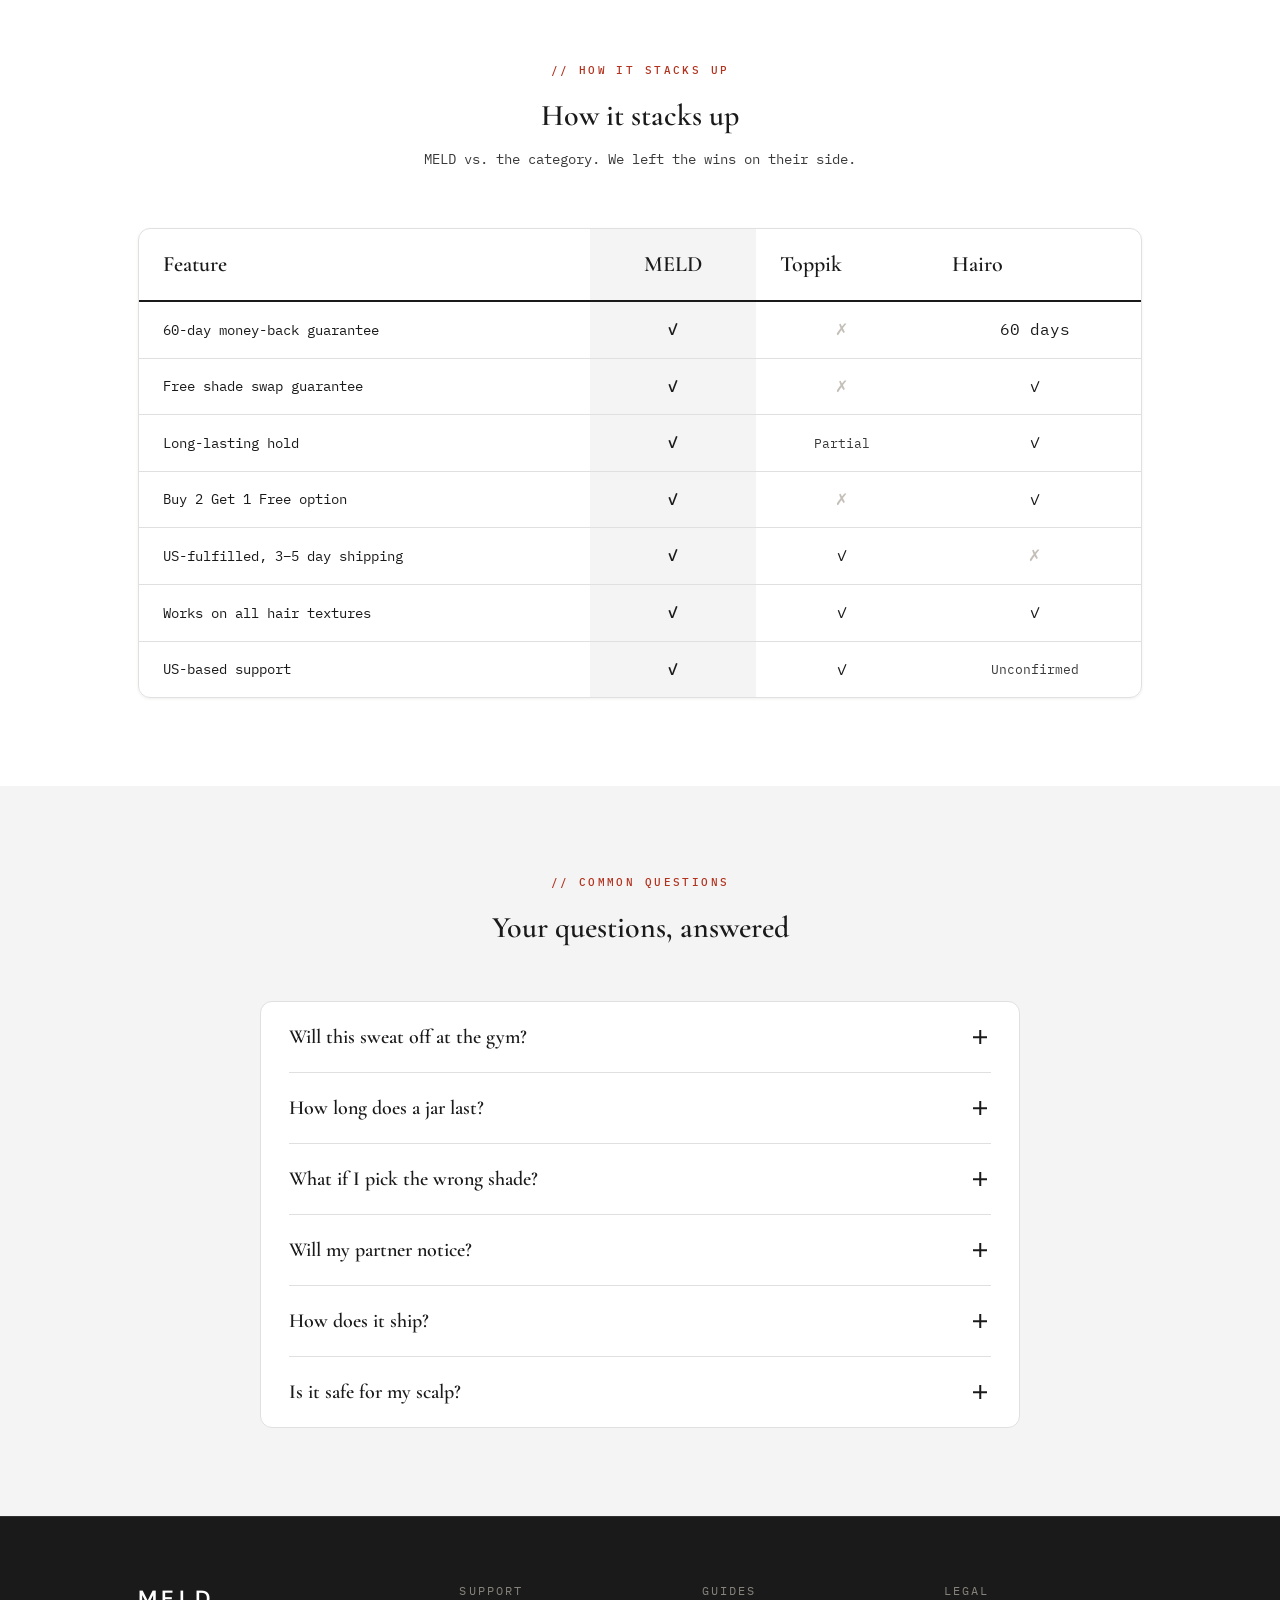
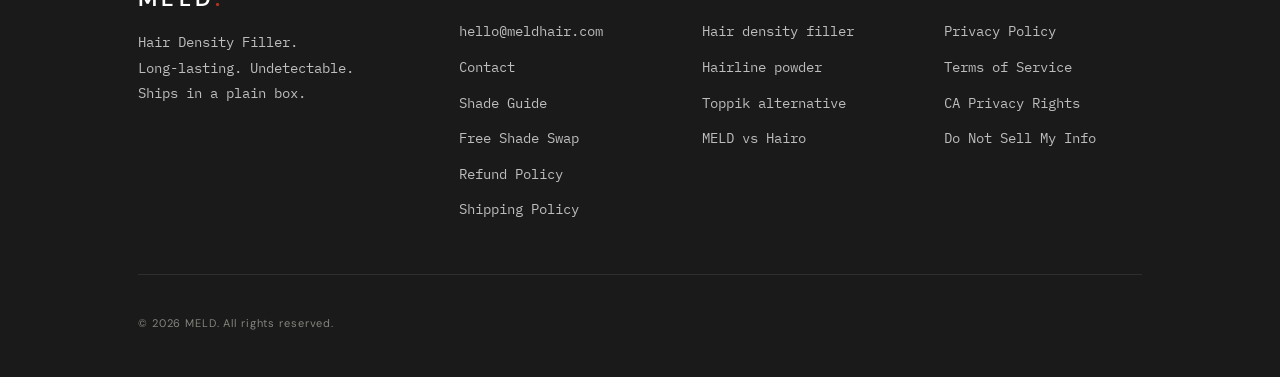
==== commit d1f8fcf6: "Fix dead discount popup, third-domain checkout bounce, and broken ad tracking Three defects, staged " ====
--- a/index.html
+++ b/index.html
@@ -1652,7 +1652,7 @@
 <script defer="" src="/cart-drawer.js"></script>
 <!-- Promo bar: real holiday-aware countdown (rolls to the next US holiday) -->
 <script defer="" src="/holiday-timer.js"></script>
-<!-- Exit-intent email-capture popup (10% off). Gated: needs a real MELD10 Shopify discount + W5 activation to capture. -->
+<!-- Exit-intent email-capture popup (10% off). DISABLED 2026-07-28: MELD10 is EXPIRED in Shopify (ended 2026-07-14), so the code it hands out is rejected at checkout. Off via the ENABLED flag at the top of exit-intent-popup.js; the script loads and does nothing. -->
 <script defer="" src="/exit-intent-popup.js"></script>
 <!-- Ad scent-match: echo the clicked ad's hook in the buybox eyebrow (organic traffic unaffected) -->
 <script>
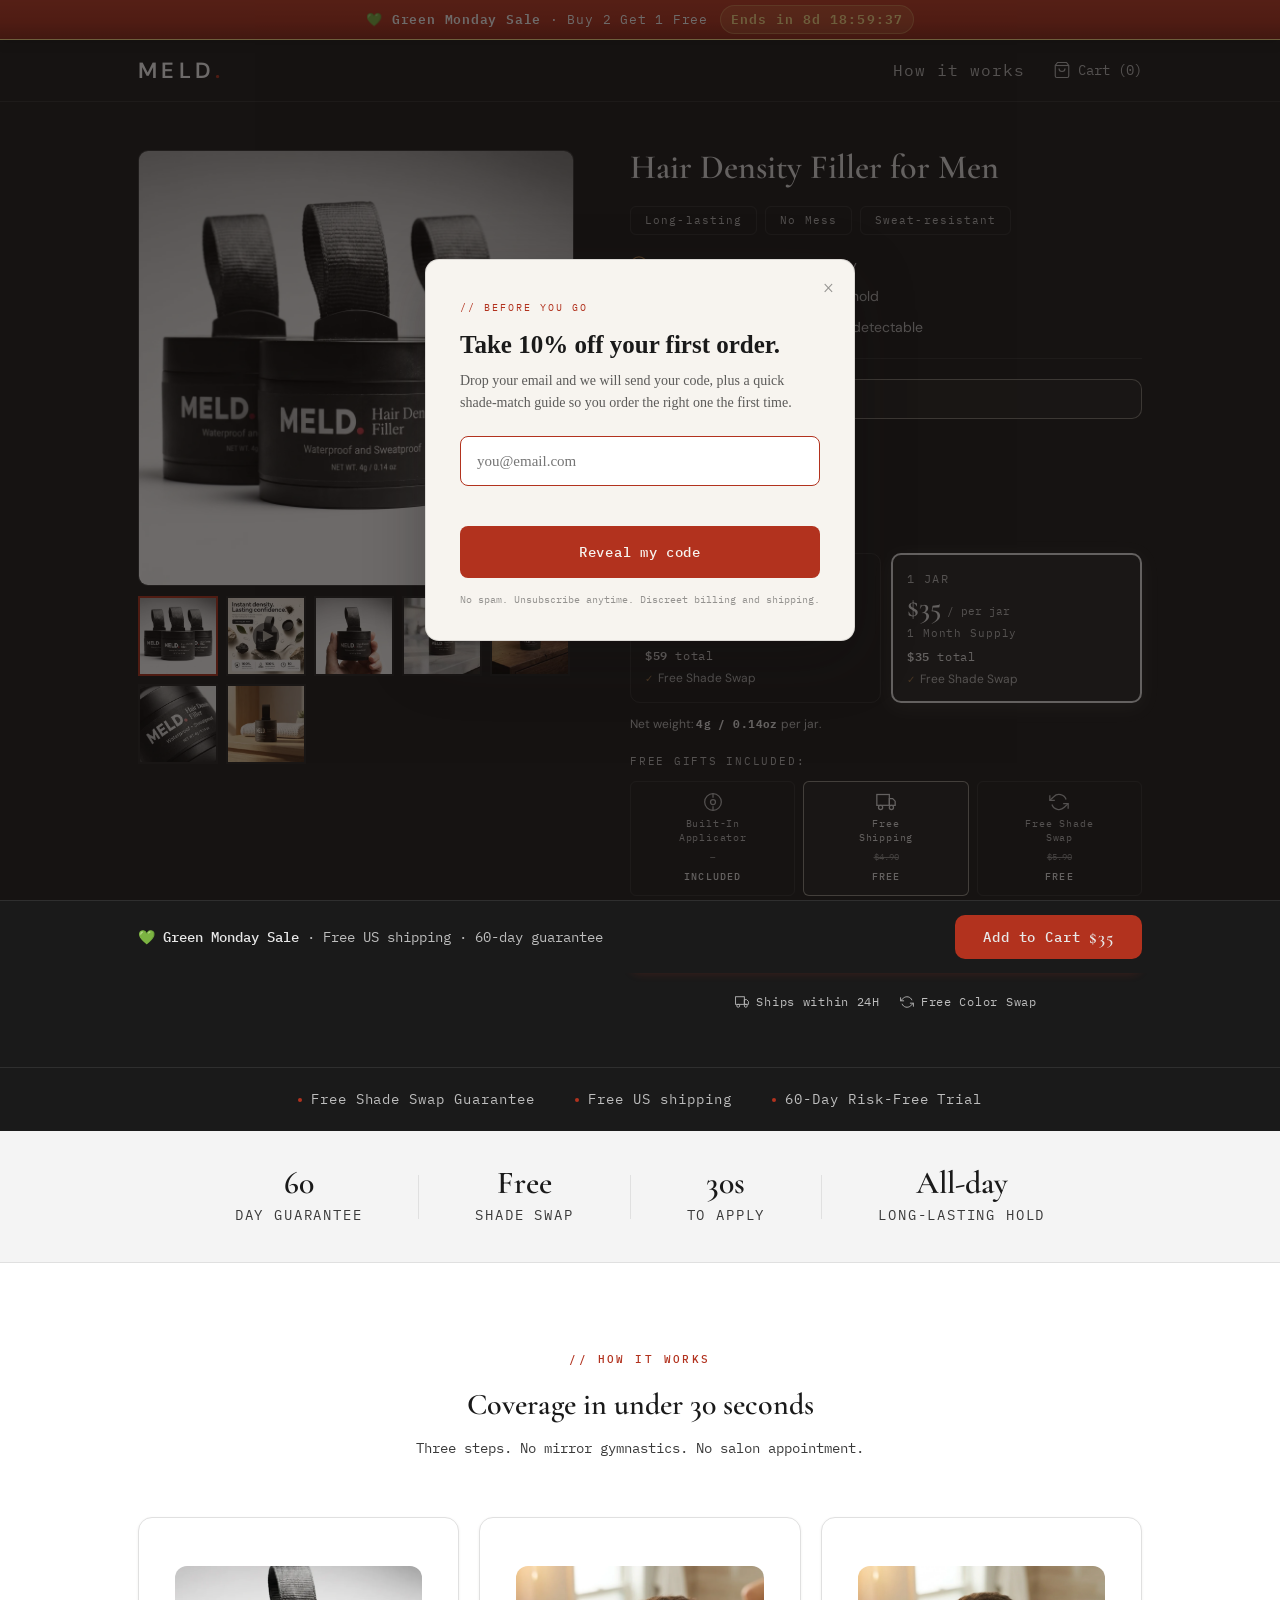
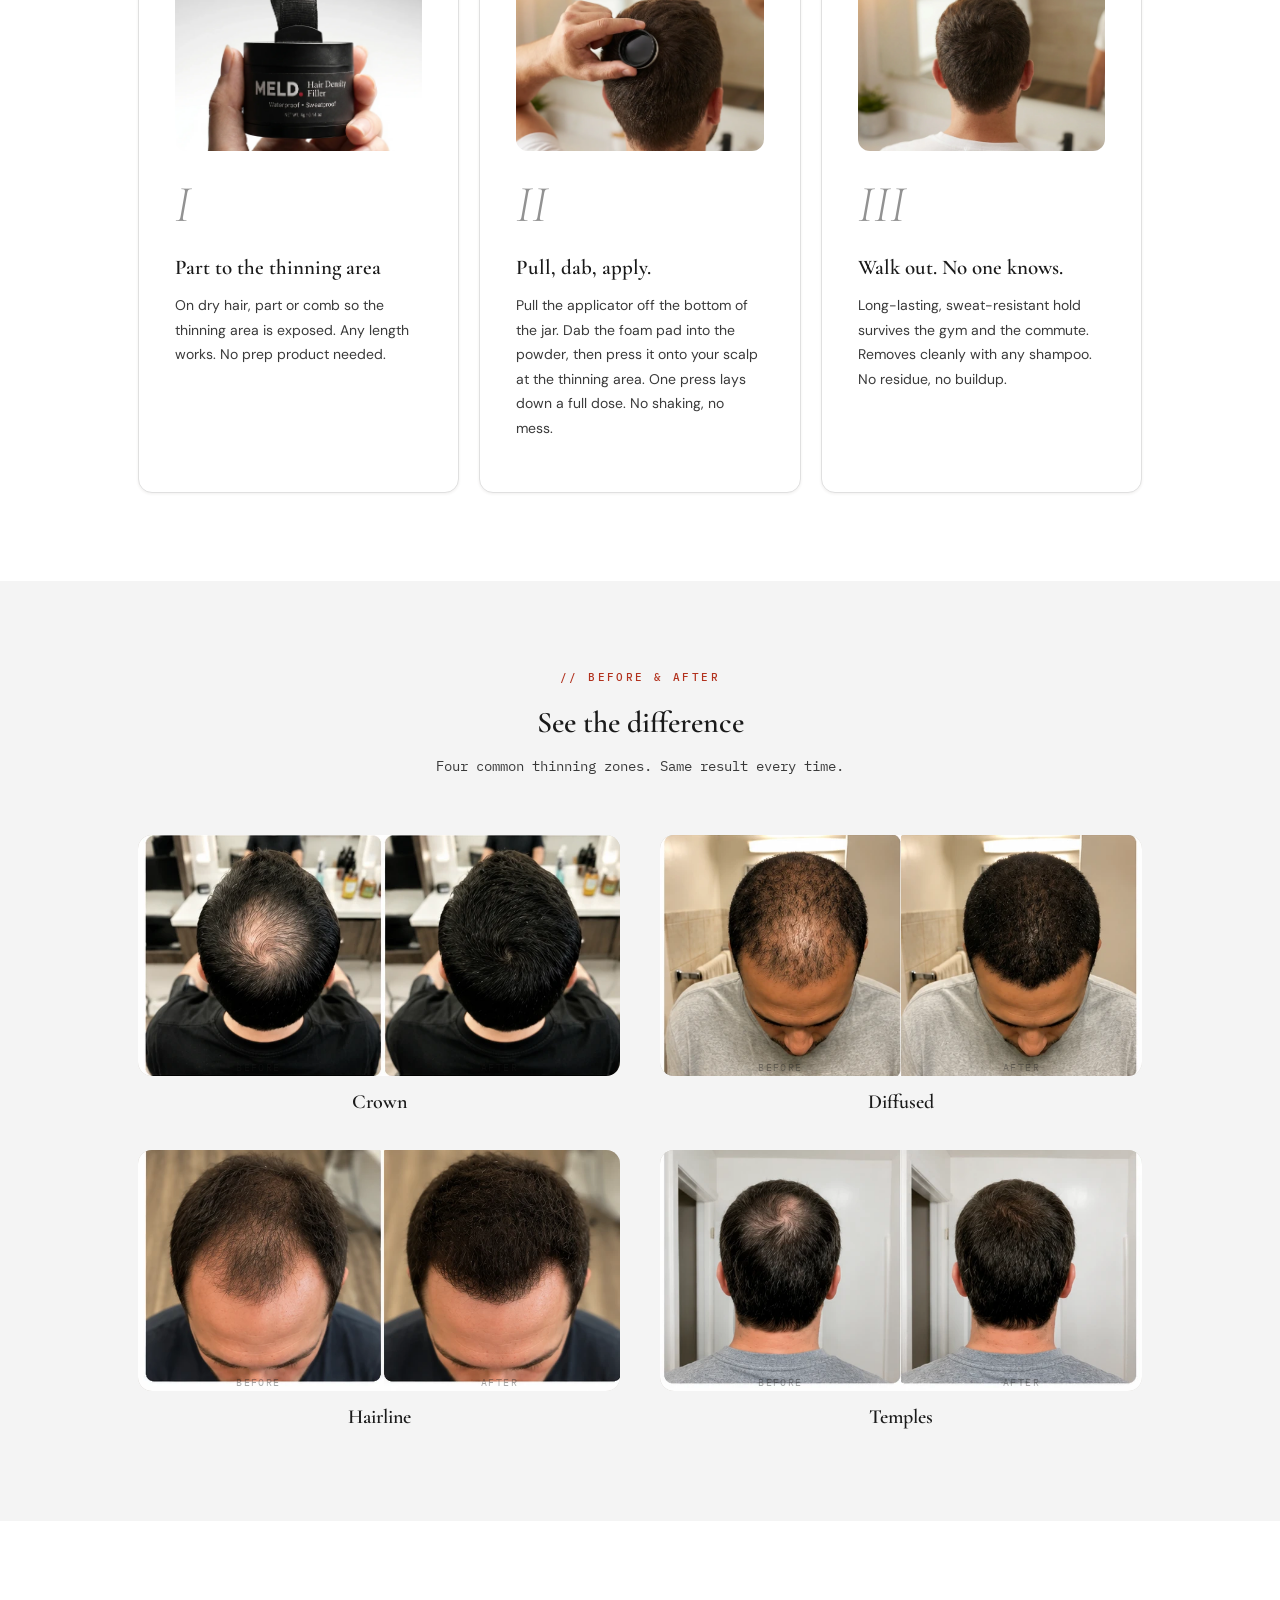
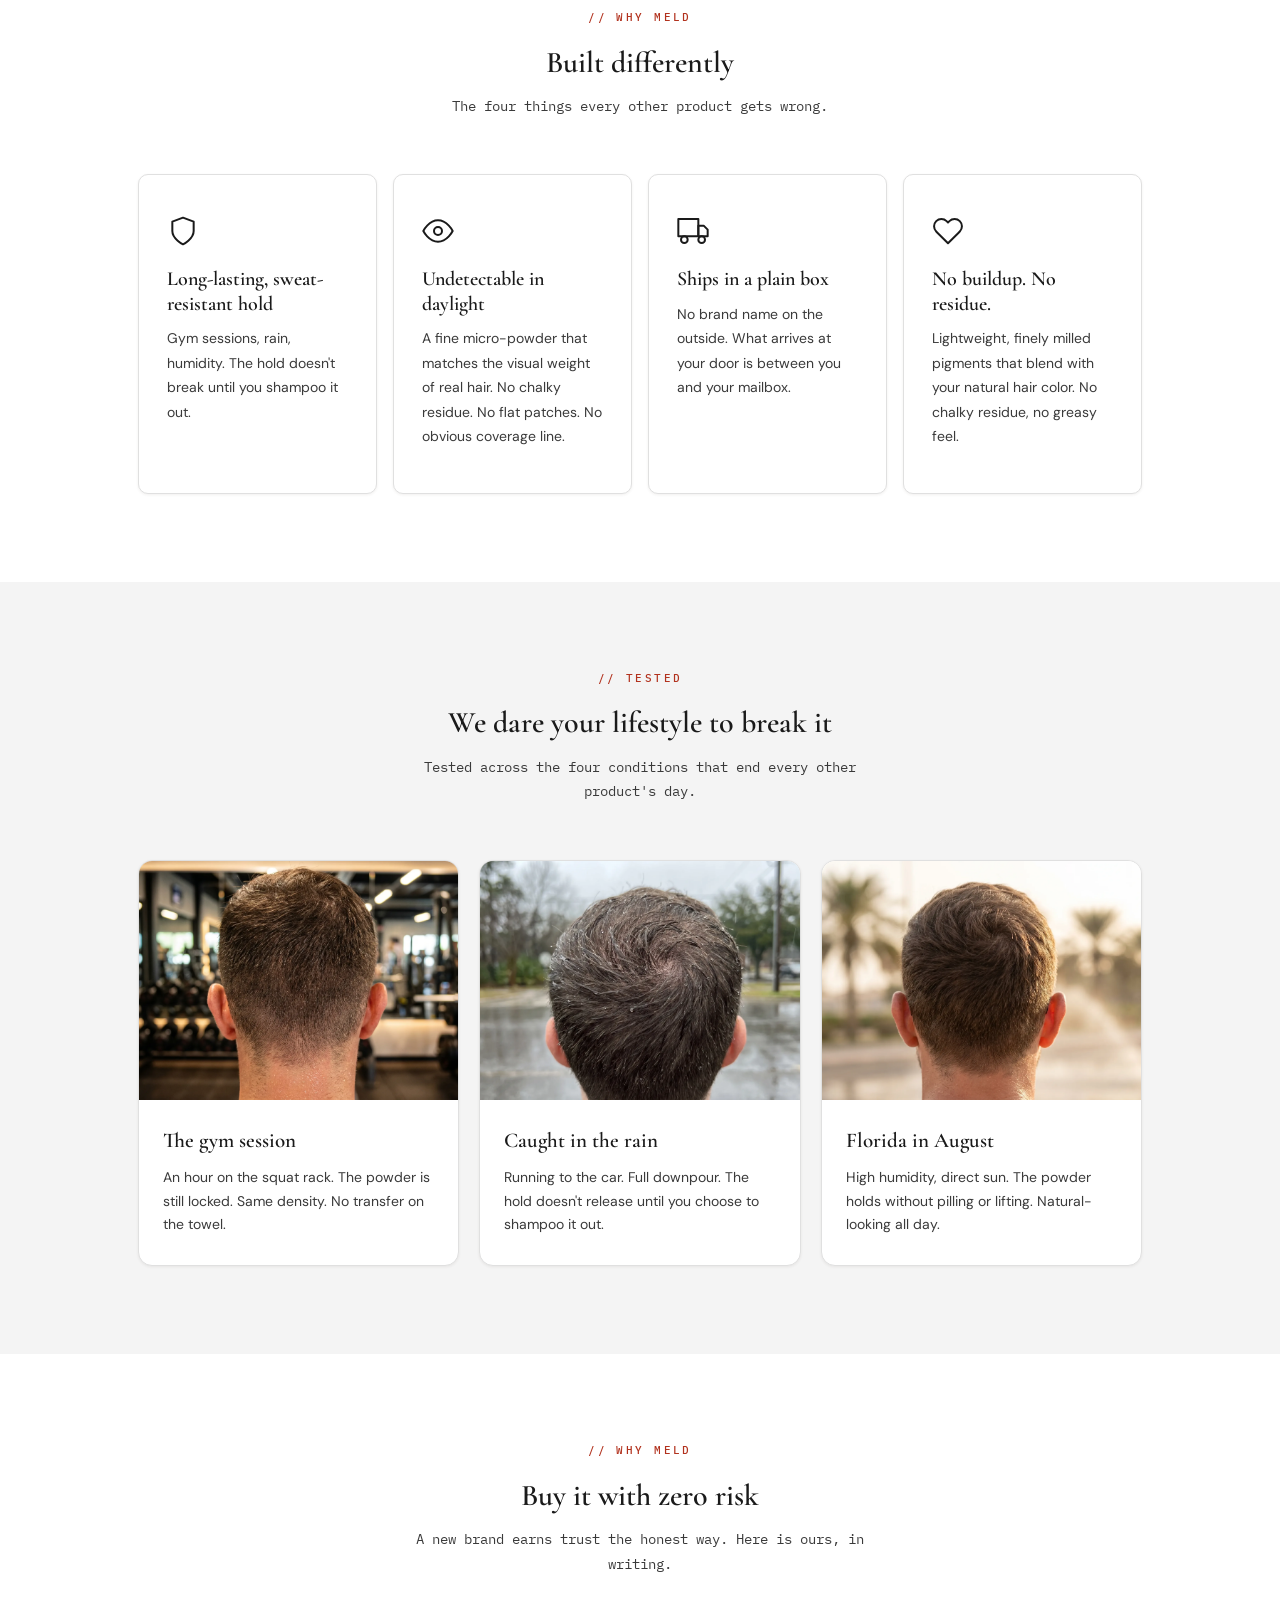
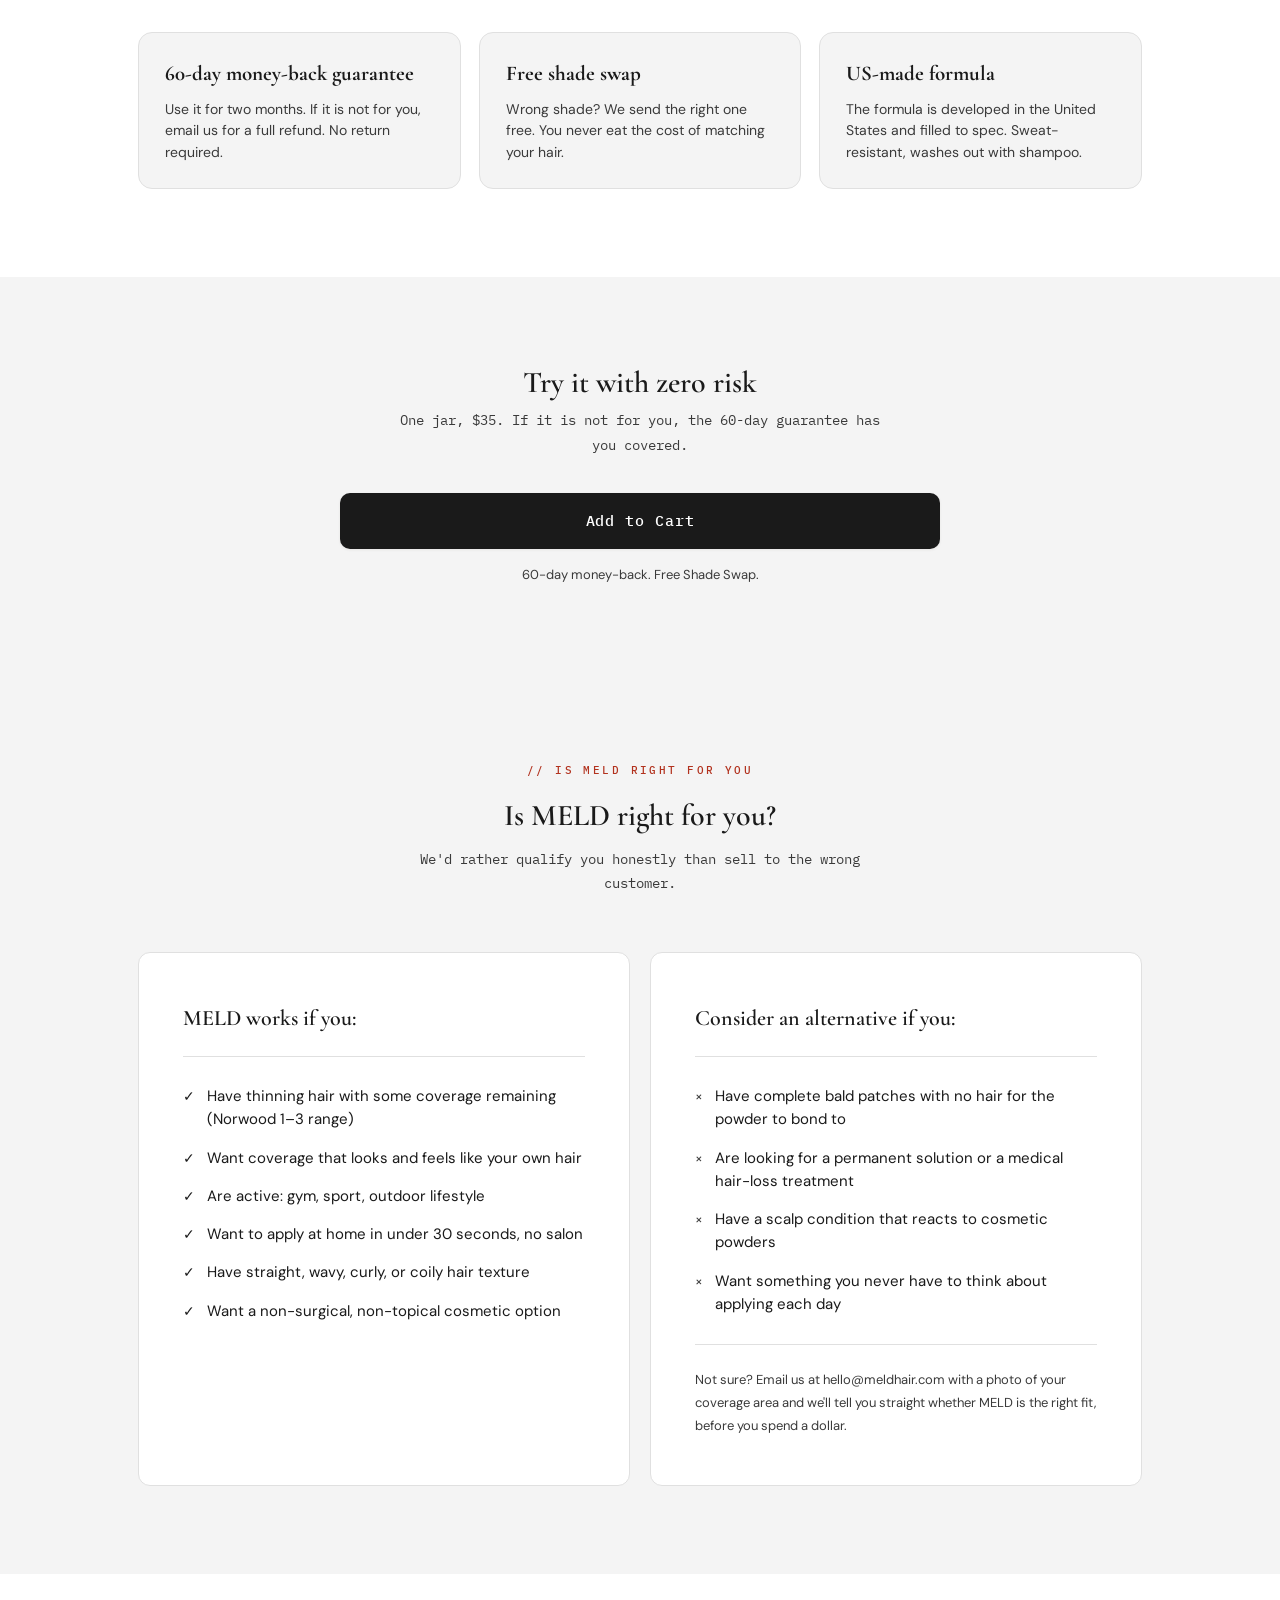
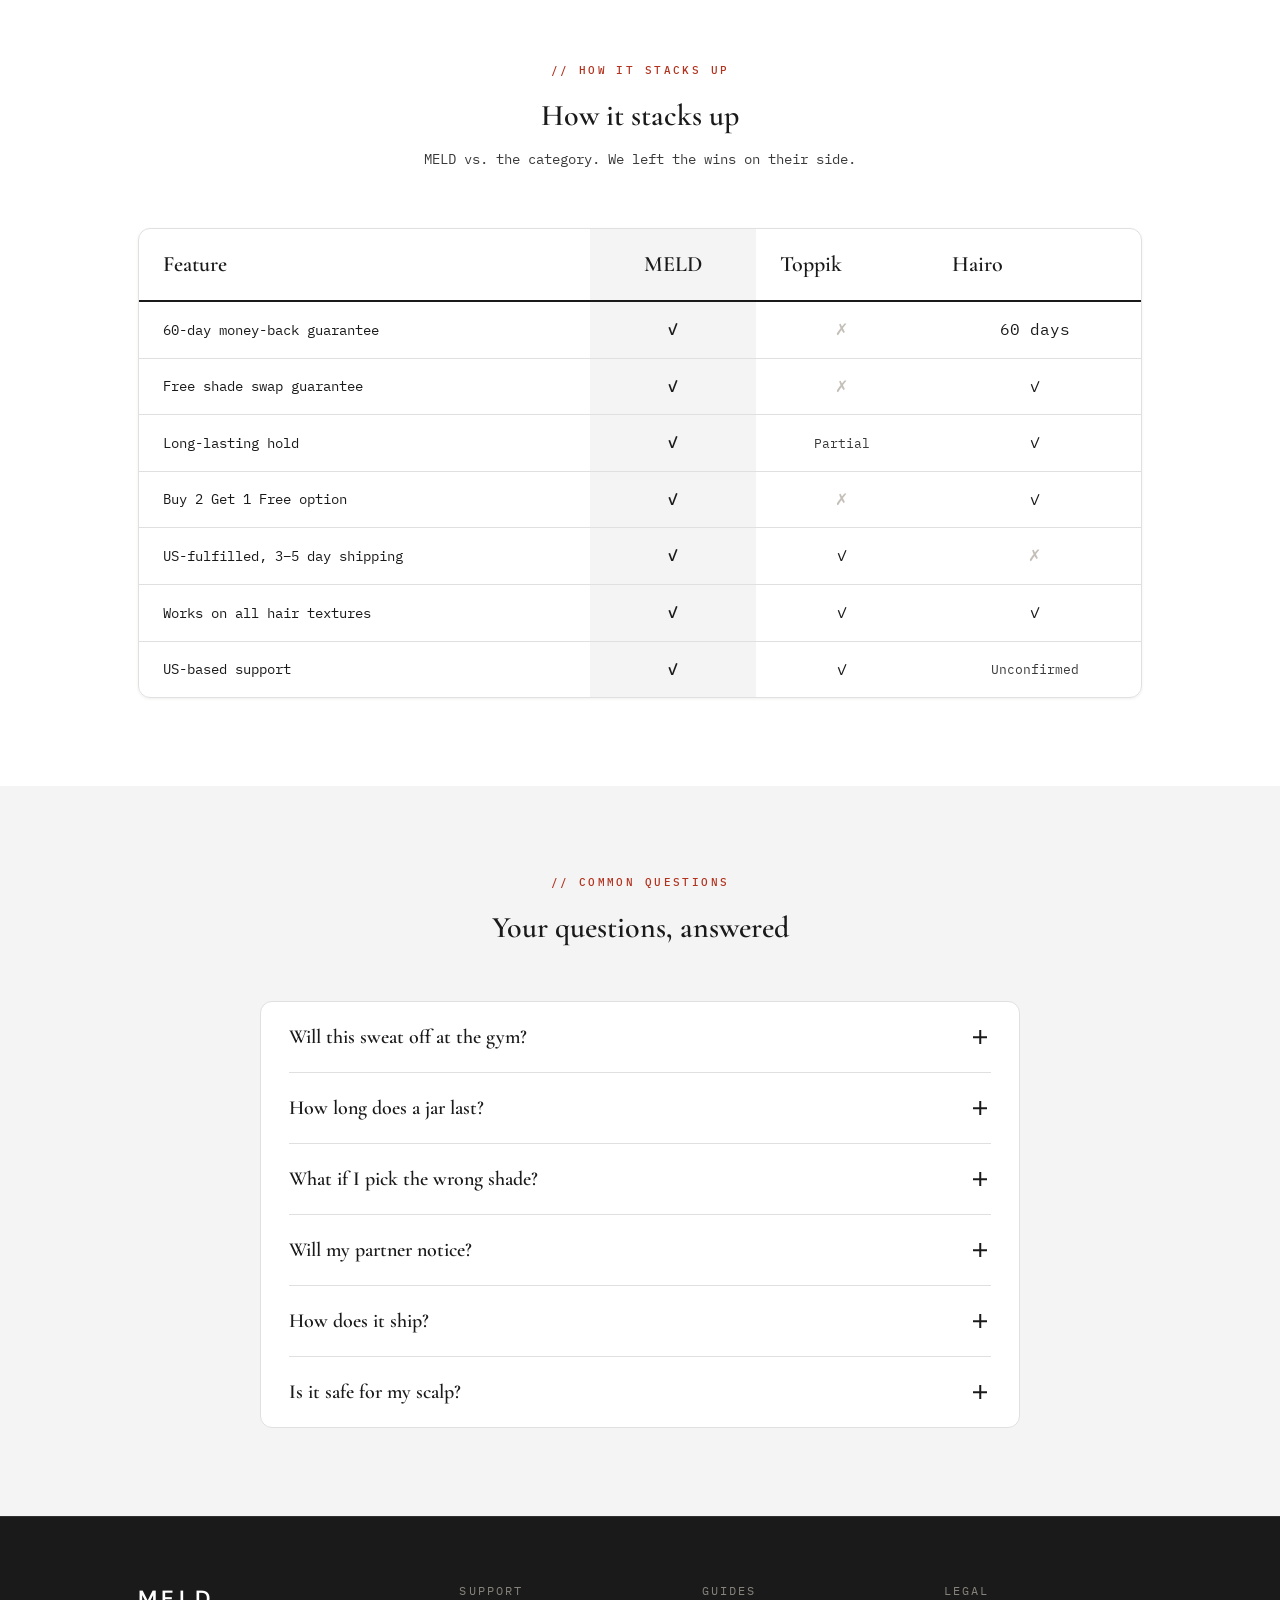
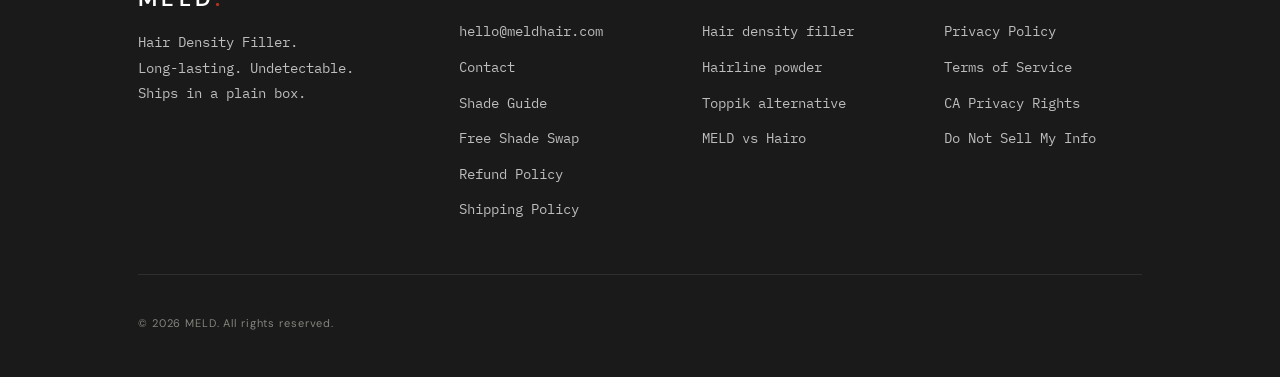
==== commit d79347fb: "Re-enable exit-intent popup, and fix the overlay that swallowed every click MELD10 is now a real, li" ====
--- a/index.html
+++ b/index.html
@@ -1652,7 +1652,7 @@
 <script defer="" src="/cart-drawer.js"></script>
 <!-- Promo bar: real holiday-aware countdown (rolls to the next US holiday) -->
 <script defer="" src="/holiday-timer.js"></script>
-<!-- Exit-intent email-capture popup (10% off). DISABLED 2026-07-28: MELD10 is EXPIRED in Shopify (ended 2026-07-14), so the code it hands out is rejected at checkout. Off via the ENABLED flag at the top of exit-intent-popup.js; the script loads and does nothing. -->
+<!-- Exit-intent email-capture popup (10% off). LIVE as of 2026-07-29: MELD10 is ACTIVE in Shopify with no end date and covers all items, verified on a real checkout (bundle $59.00 -> $53.10). Toggle at the ENABLED flag at the top of exit-intent-popup.js. -->
 <script defer="" src="/exit-intent-popup.js"></script>
 <!-- Ad scent-match: echo the clicked ad's hook in the buybox eyebrow (organic traffic unaffected) -->
 <script>
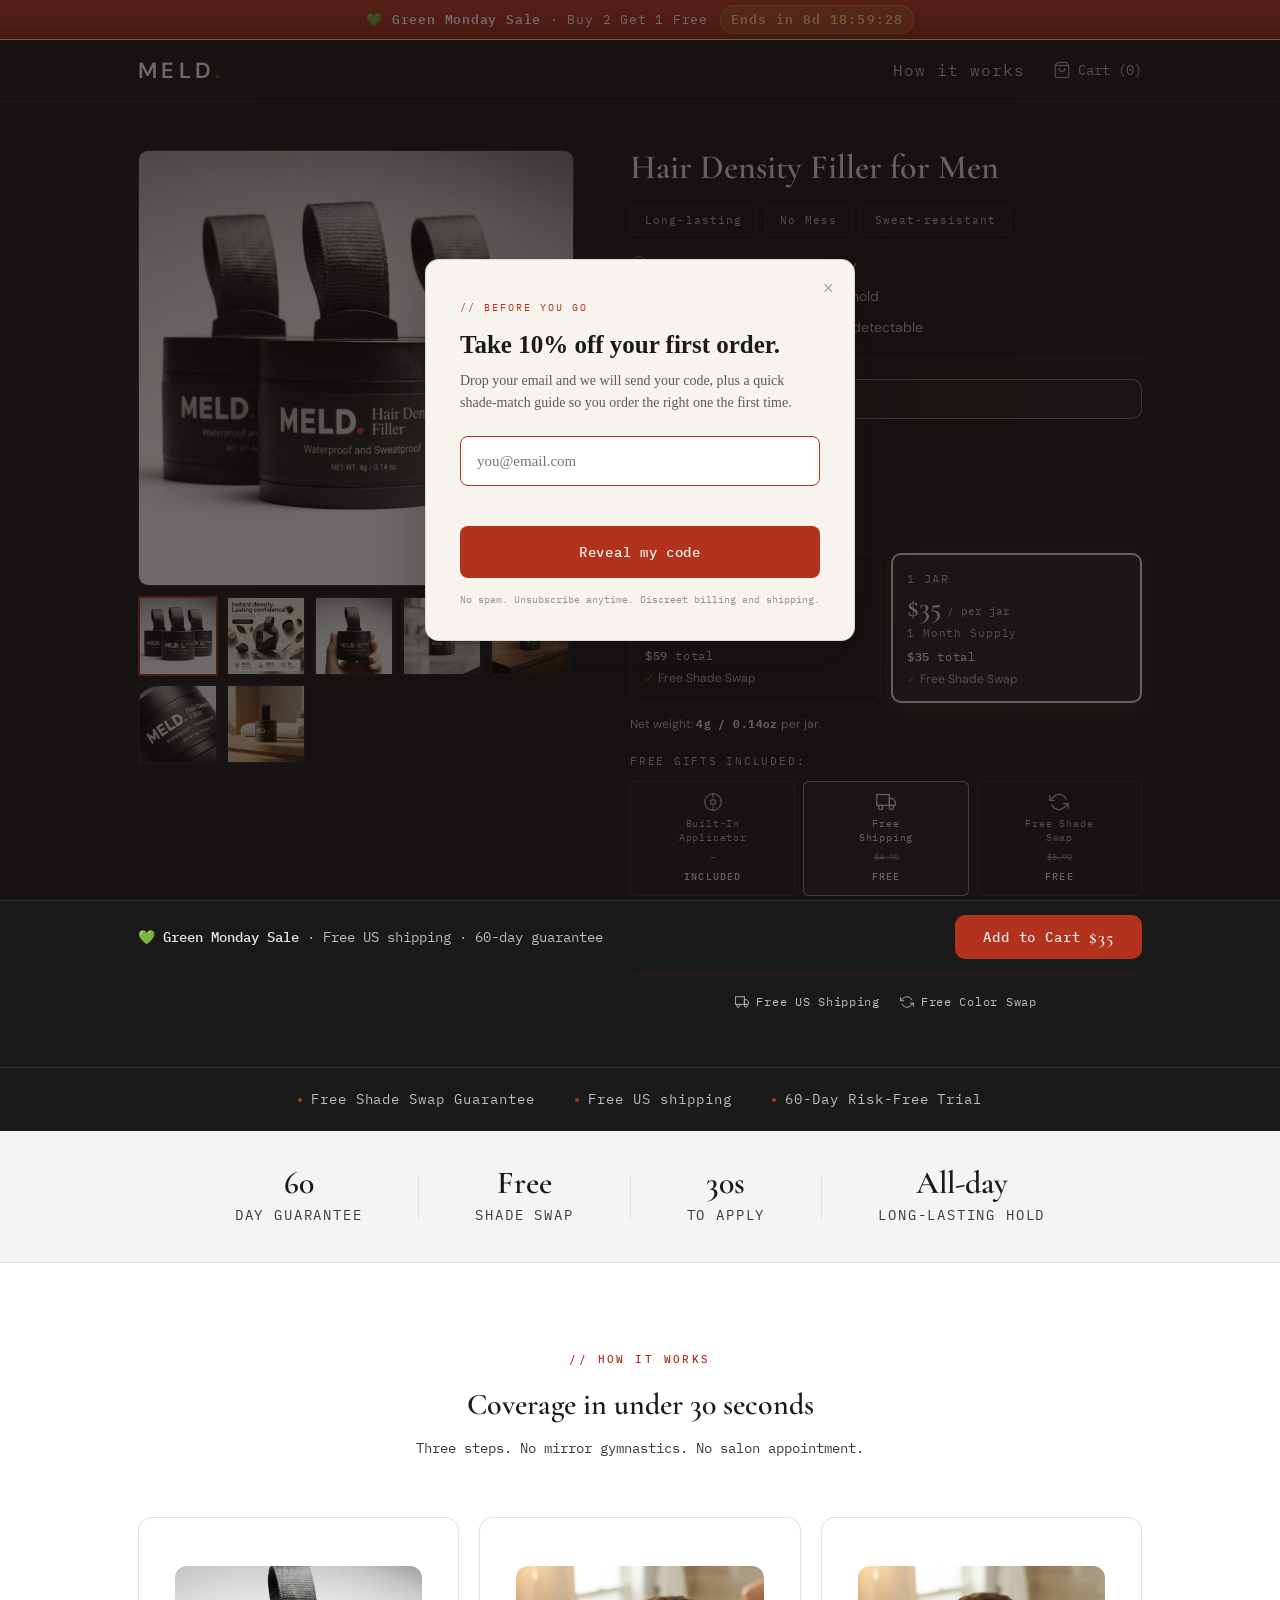
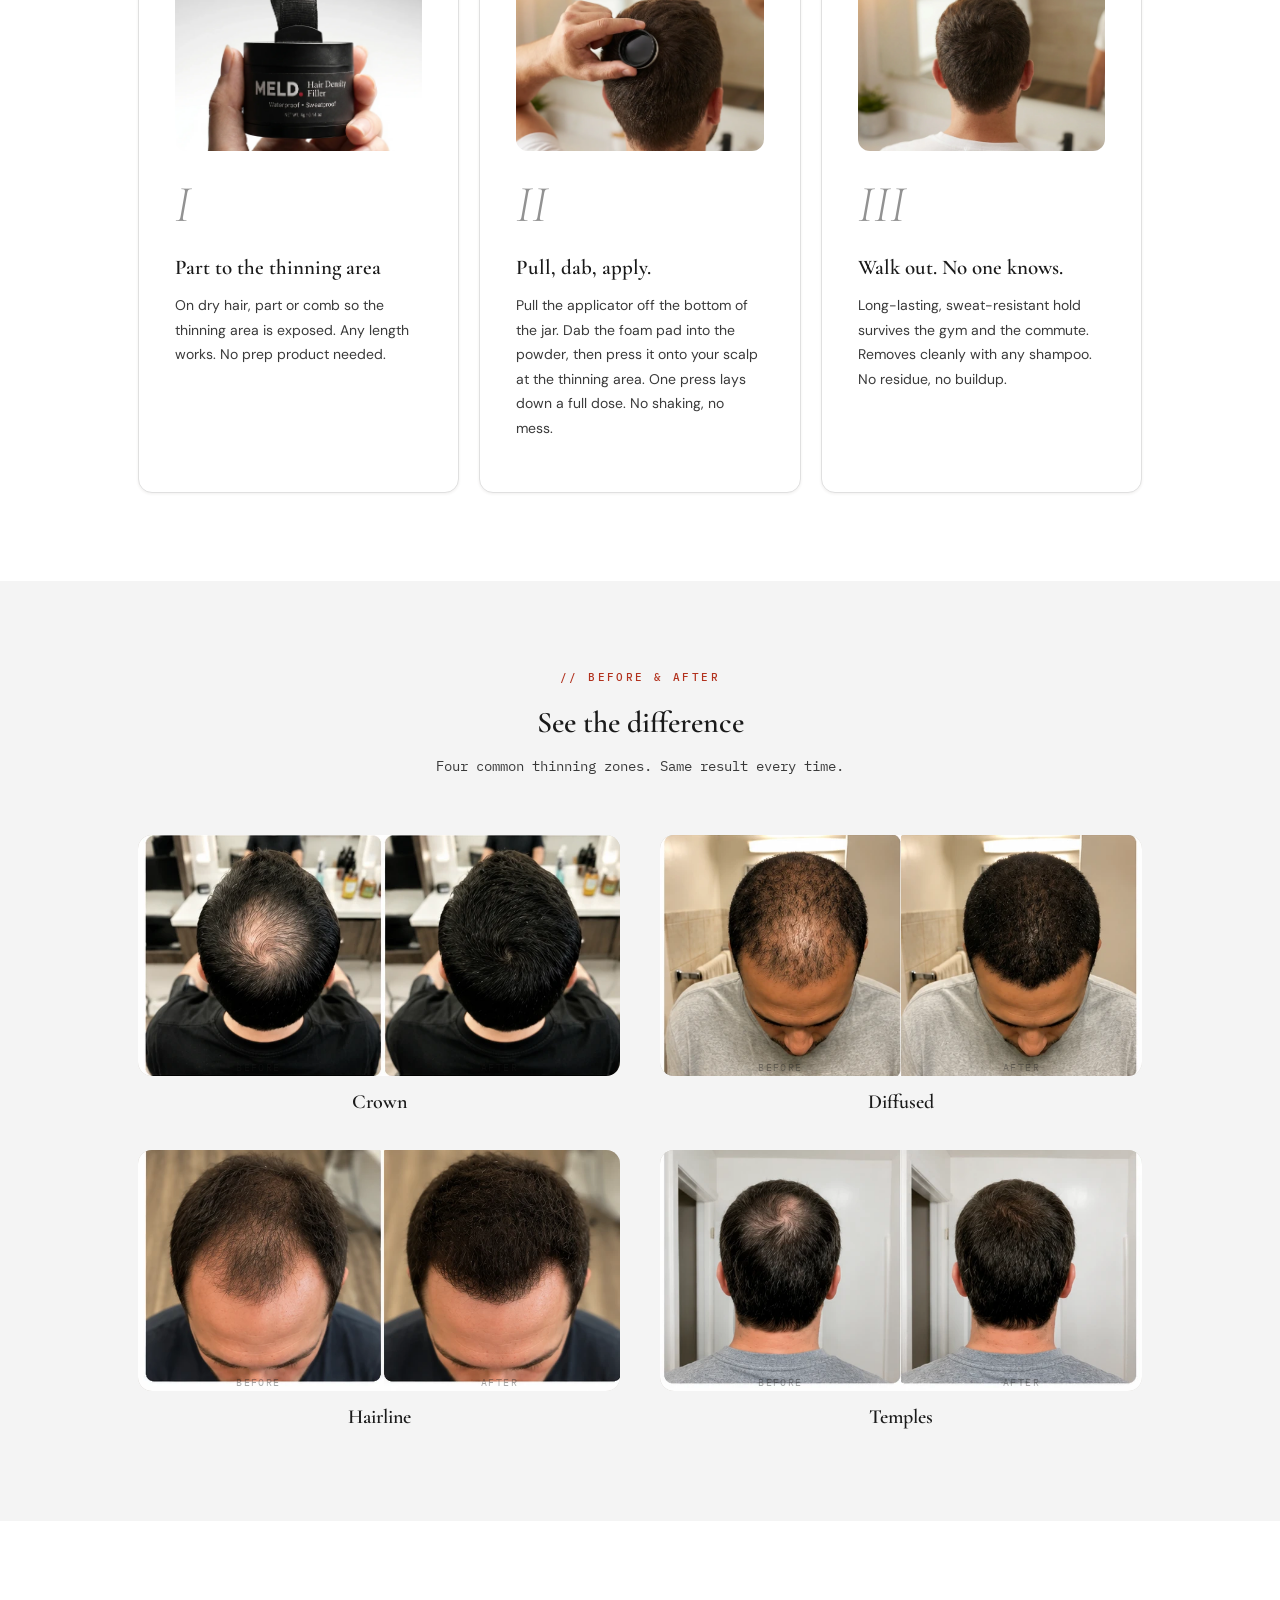
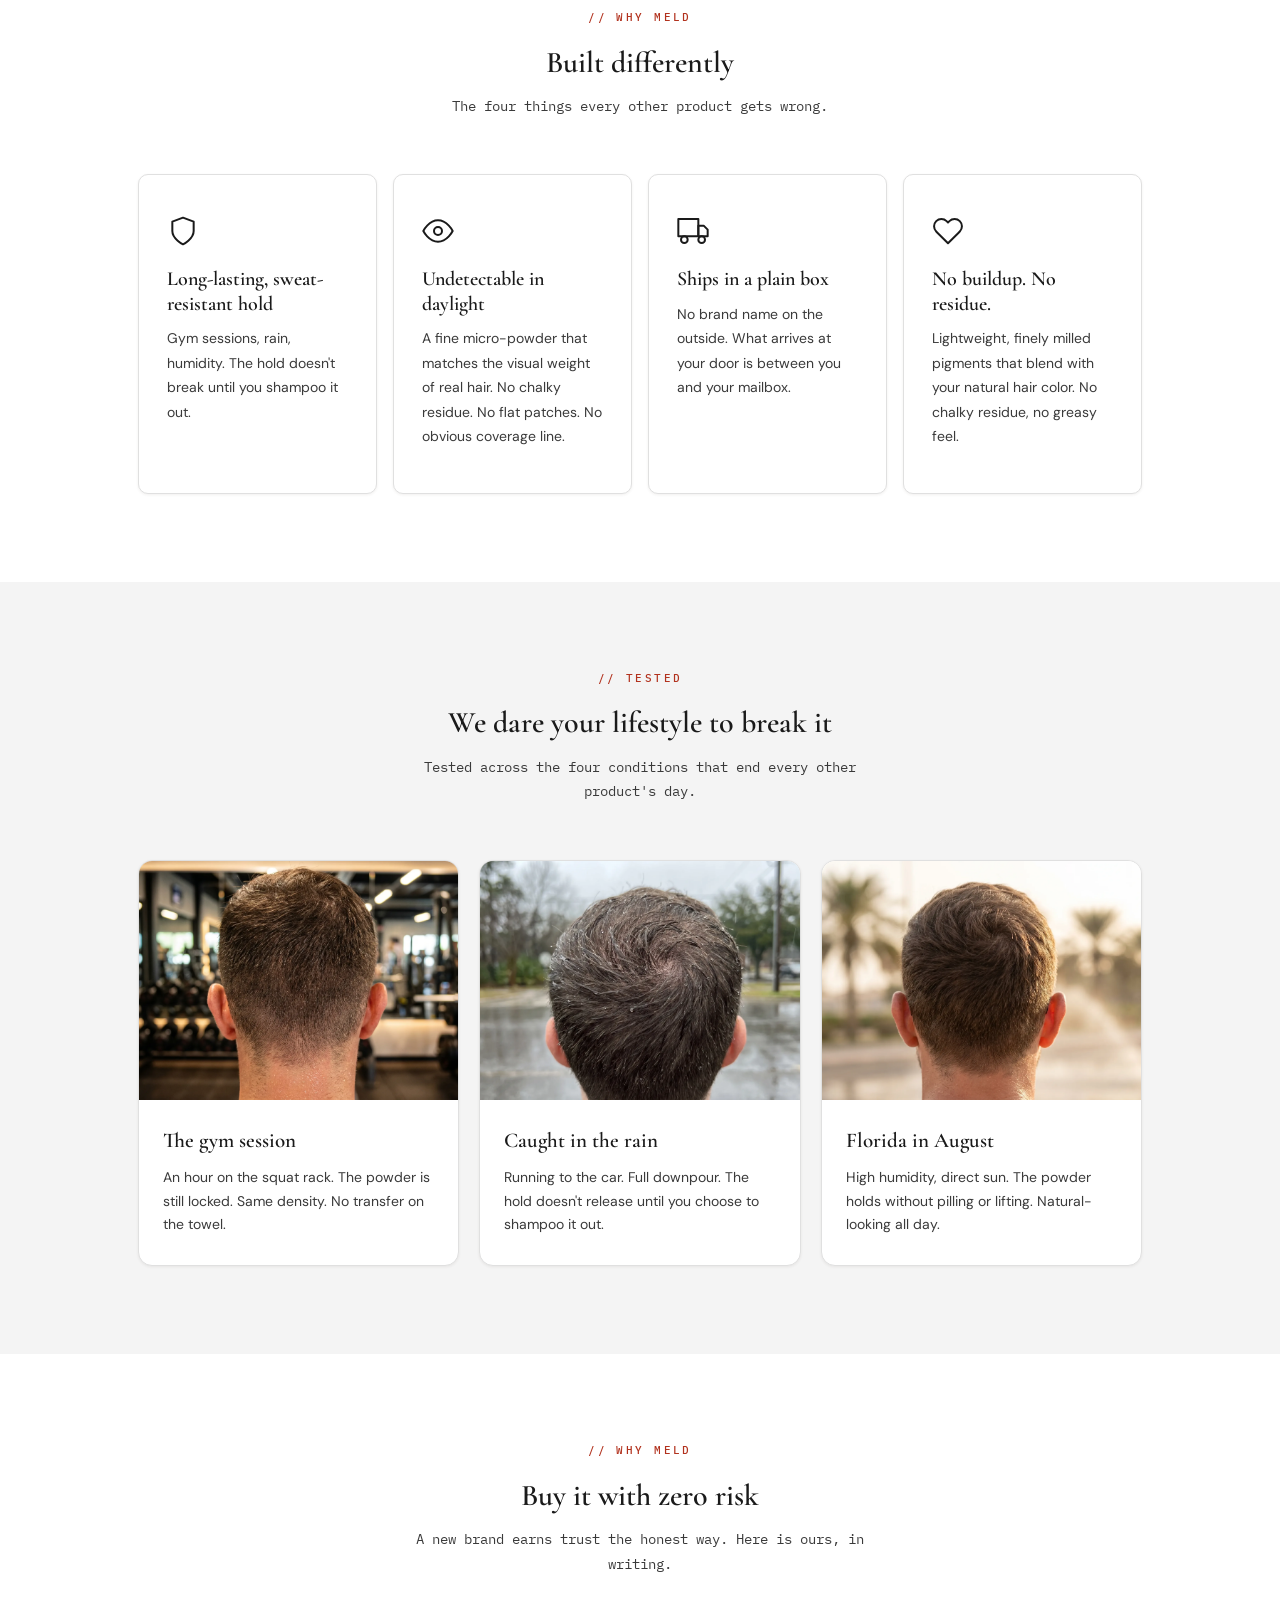
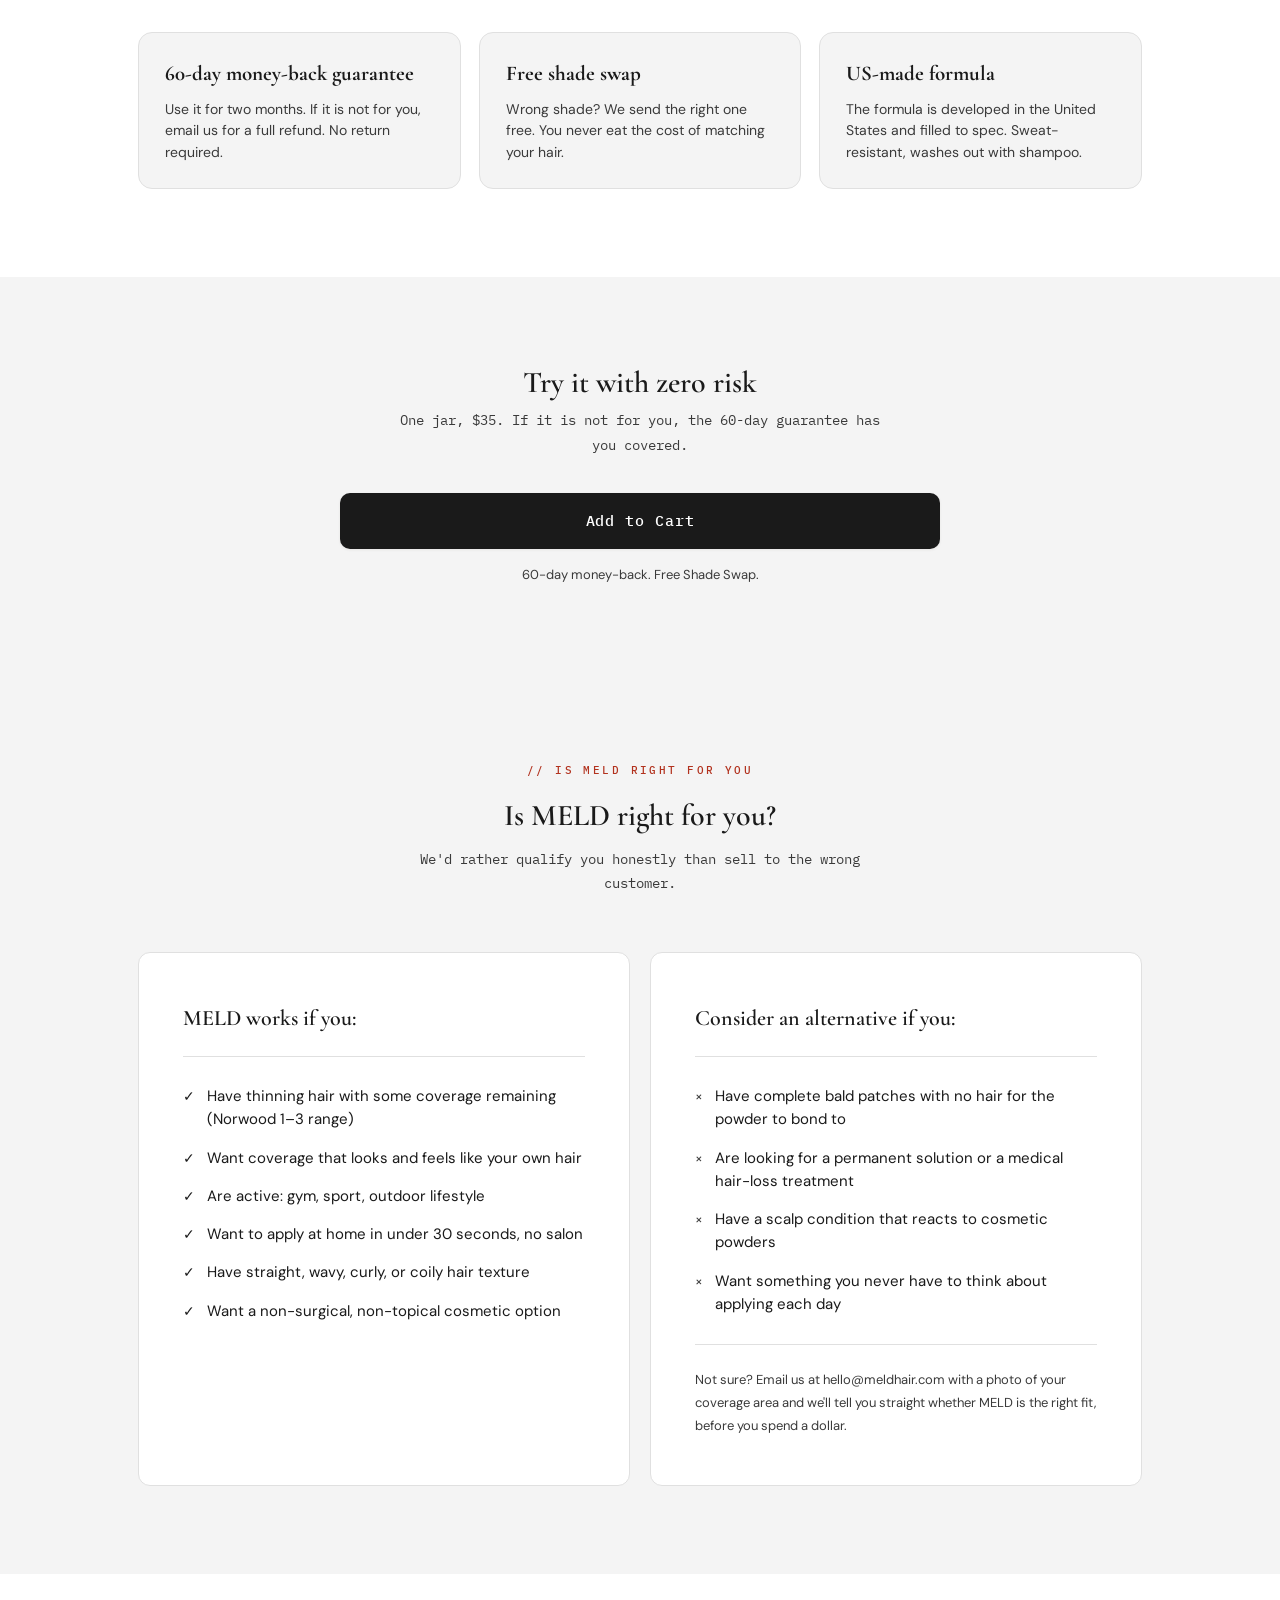
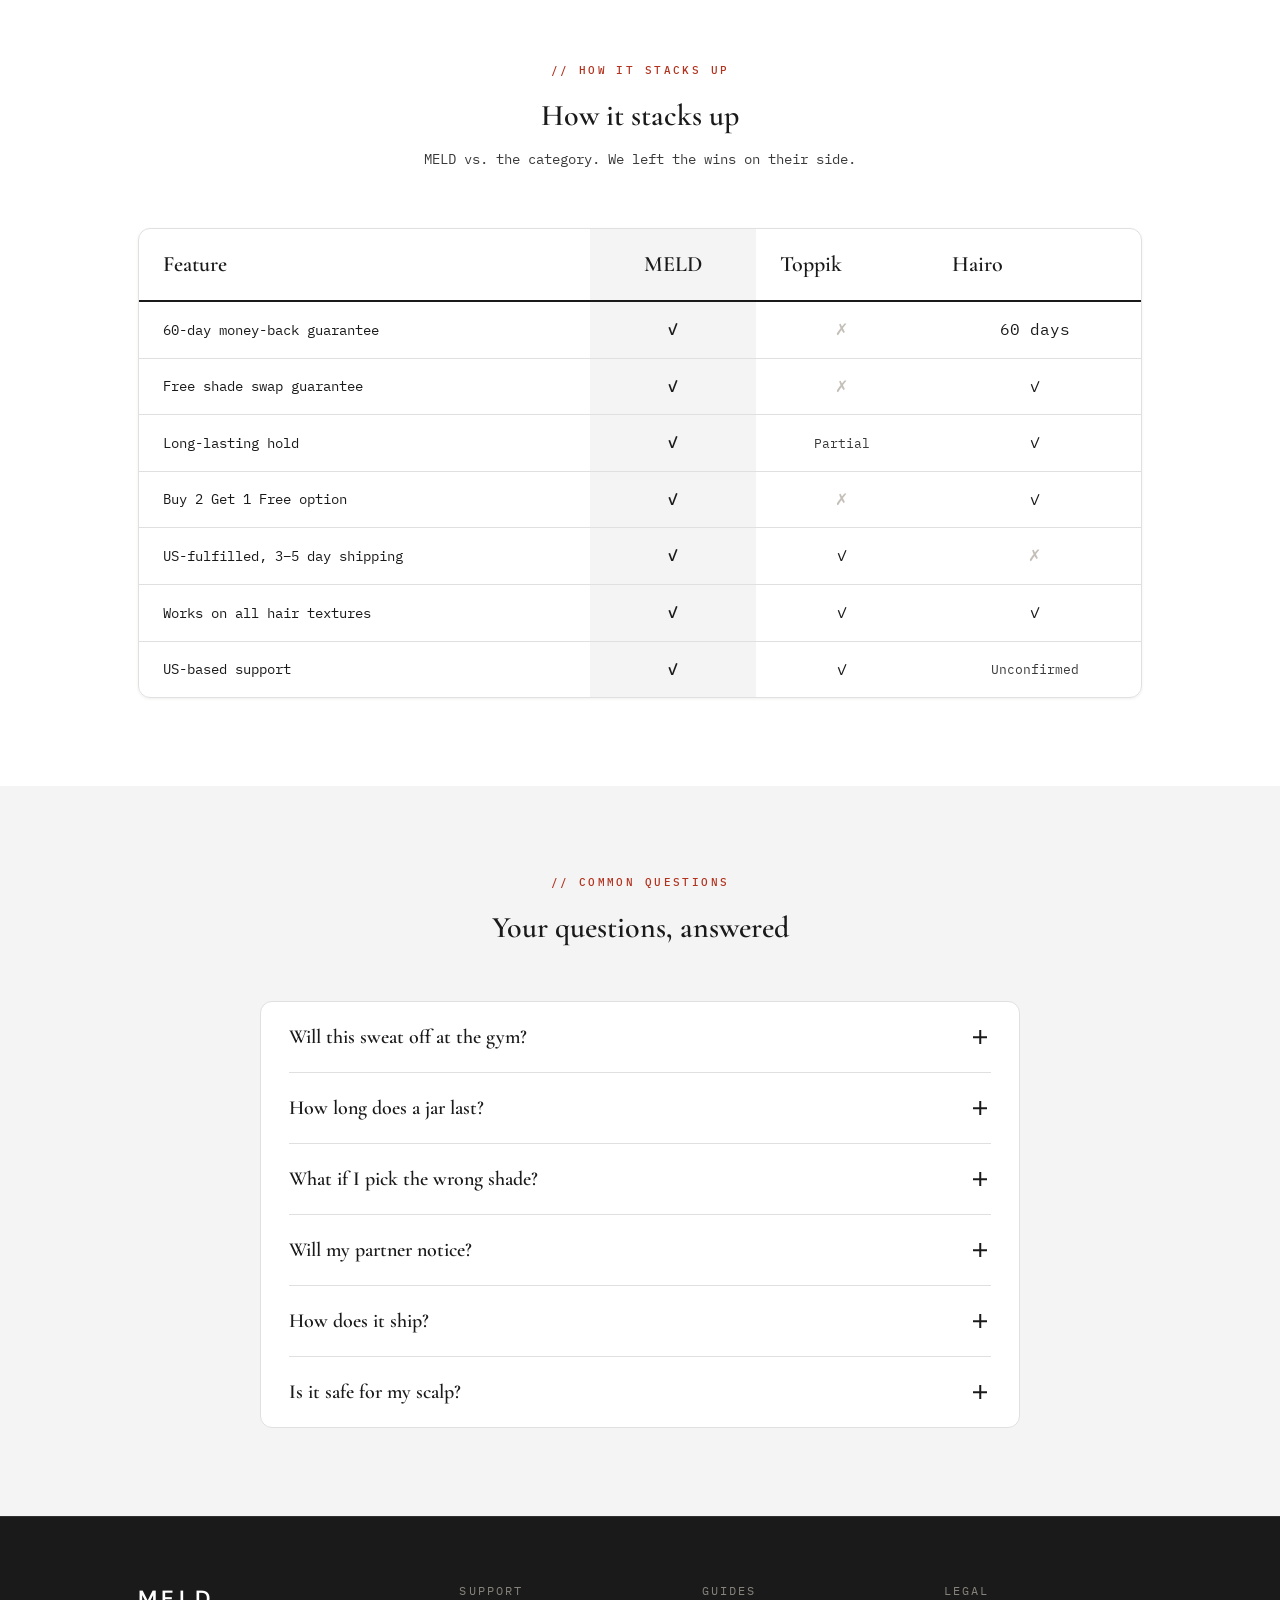
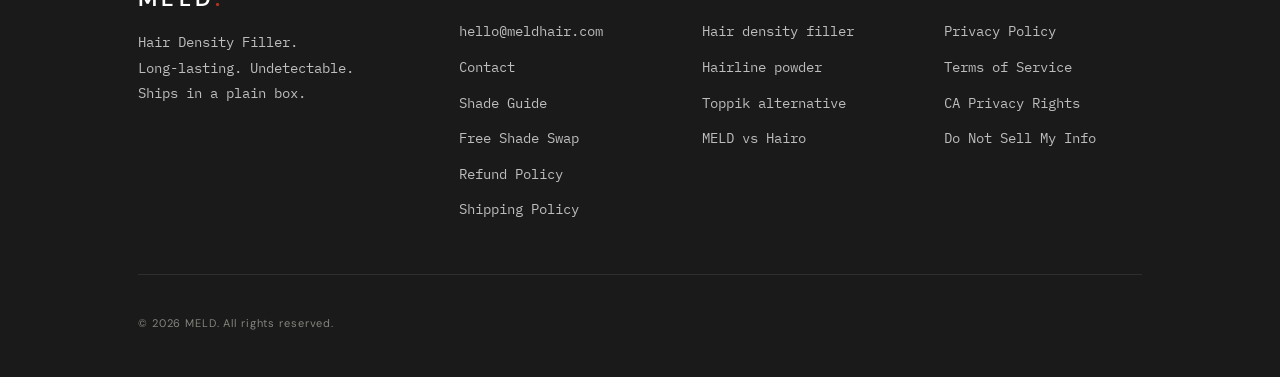
==== commit 23514934: "Remove the unsubstantiated 'Ships within 24H' claim from the buy box Nothing has ever shipped from t" ====
--- a/index.html
+++ b/index.html
@@ -844,7 +844,7 @@
 <div aria-label="Shipping and guarantee" class="buybox-trust-line">
 <span class="trust-item">
 <svg aria-hidden="true" viewbox="0 0 24 24"><rect height="13" width="15" x="1" y="3"></rect><polygon points="16 8 20 8 23 11 23 16 16 16 16 8"></polygon><circle cx="5.5" cy="18.5" r="2.5"></circle><circle cx="18.5" cy="18.5" r="2.5"></circle></svg>
-          Ships within 24H
+          Free US Shipping
         </span>
 <span class="trust-item">
 <svg aria-hidden="true" viewbox="0 0 24 24"><polyline points="1 4 1 10 7 10"></polyline><polyline points="23 20 23 14 17 14"></polyline><path d="M20.49 9A9 9 0 005.64 5.64L1 10M23 14l-4.64 4.36A9 9 0 013.51 15"></path></svg>
